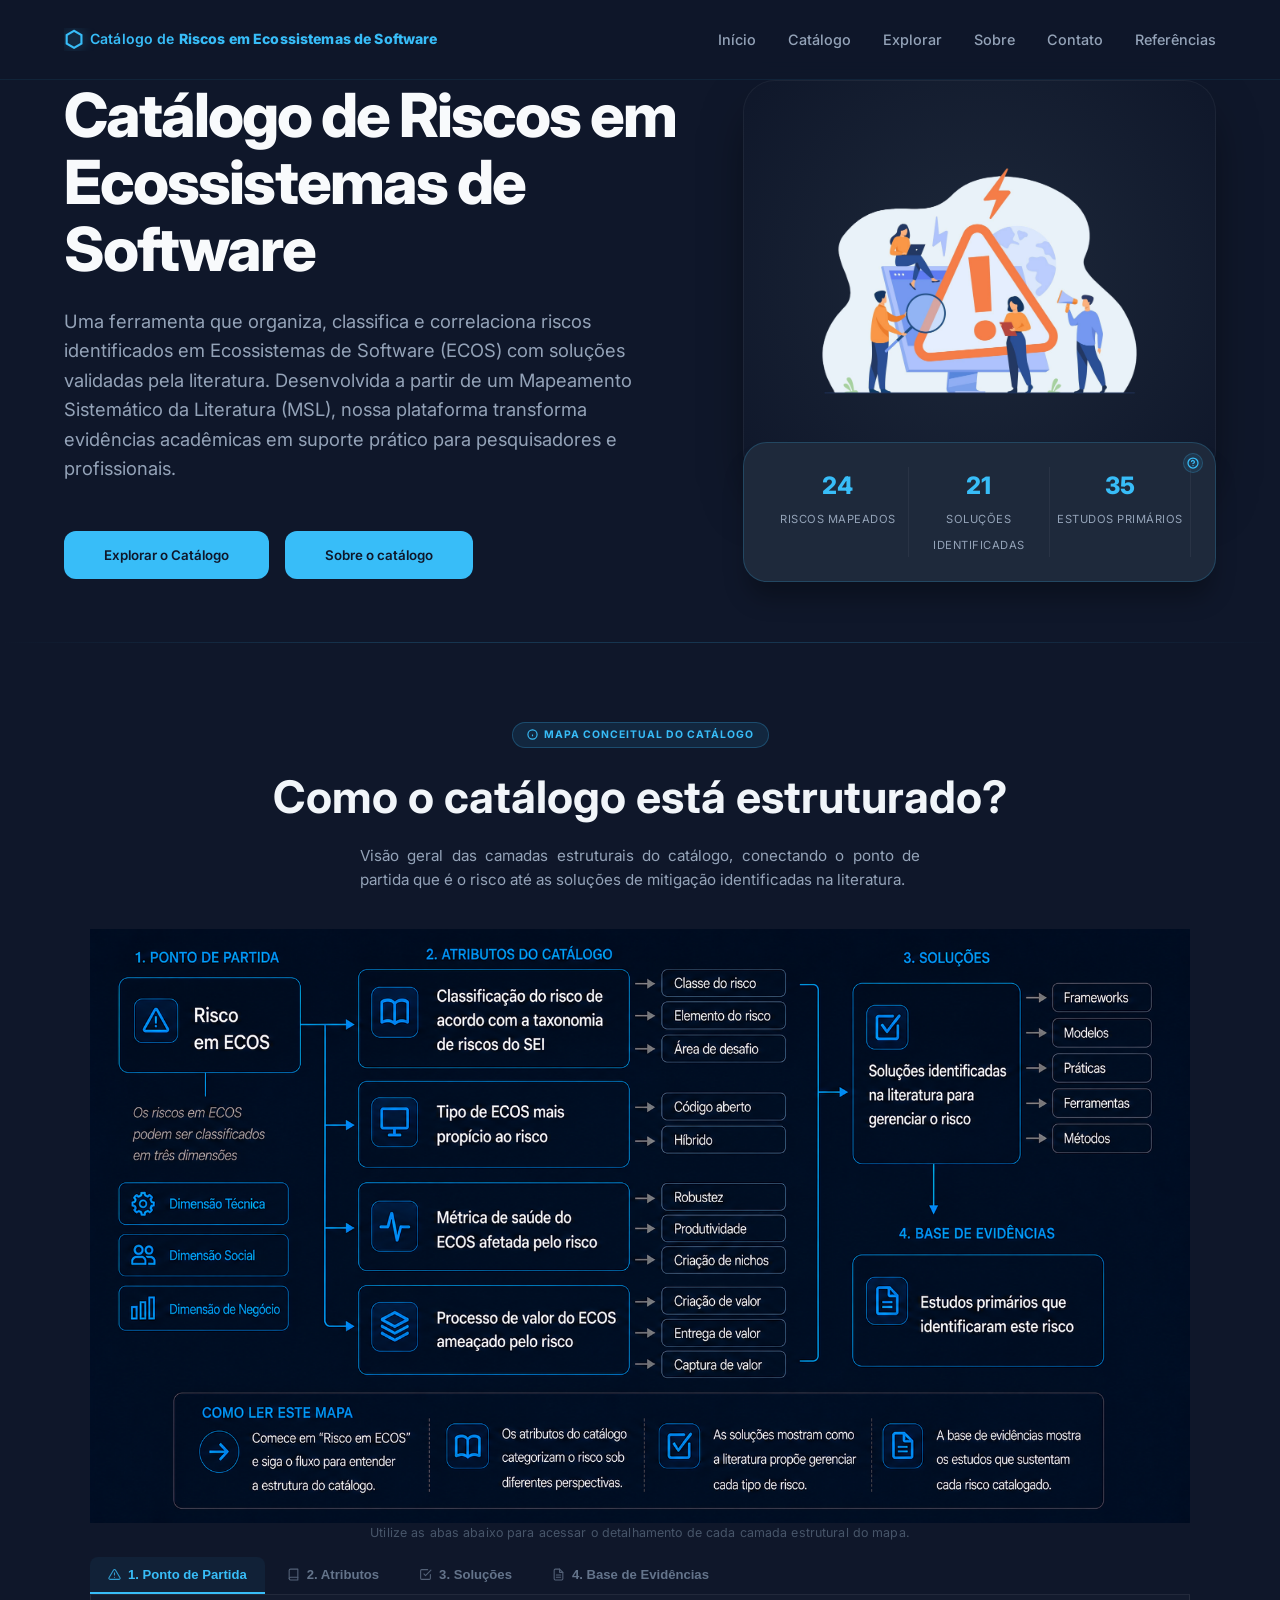
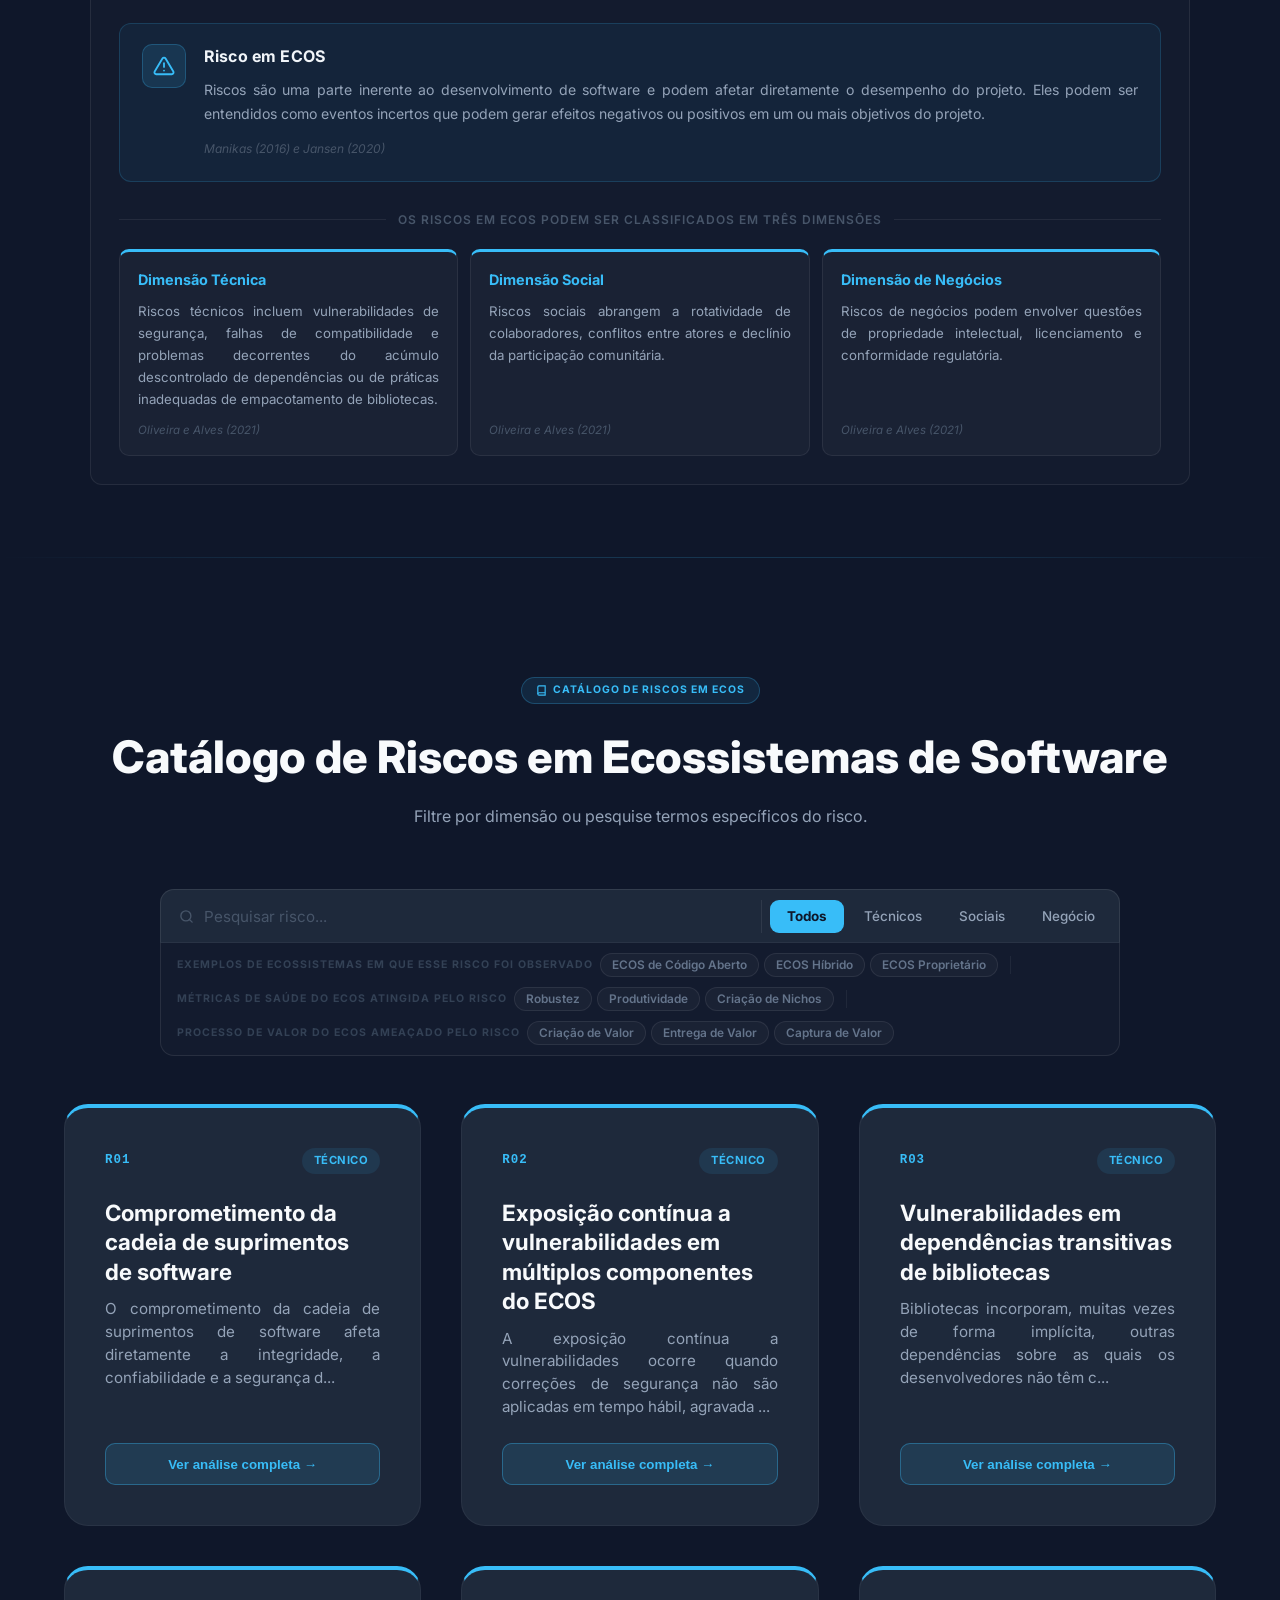
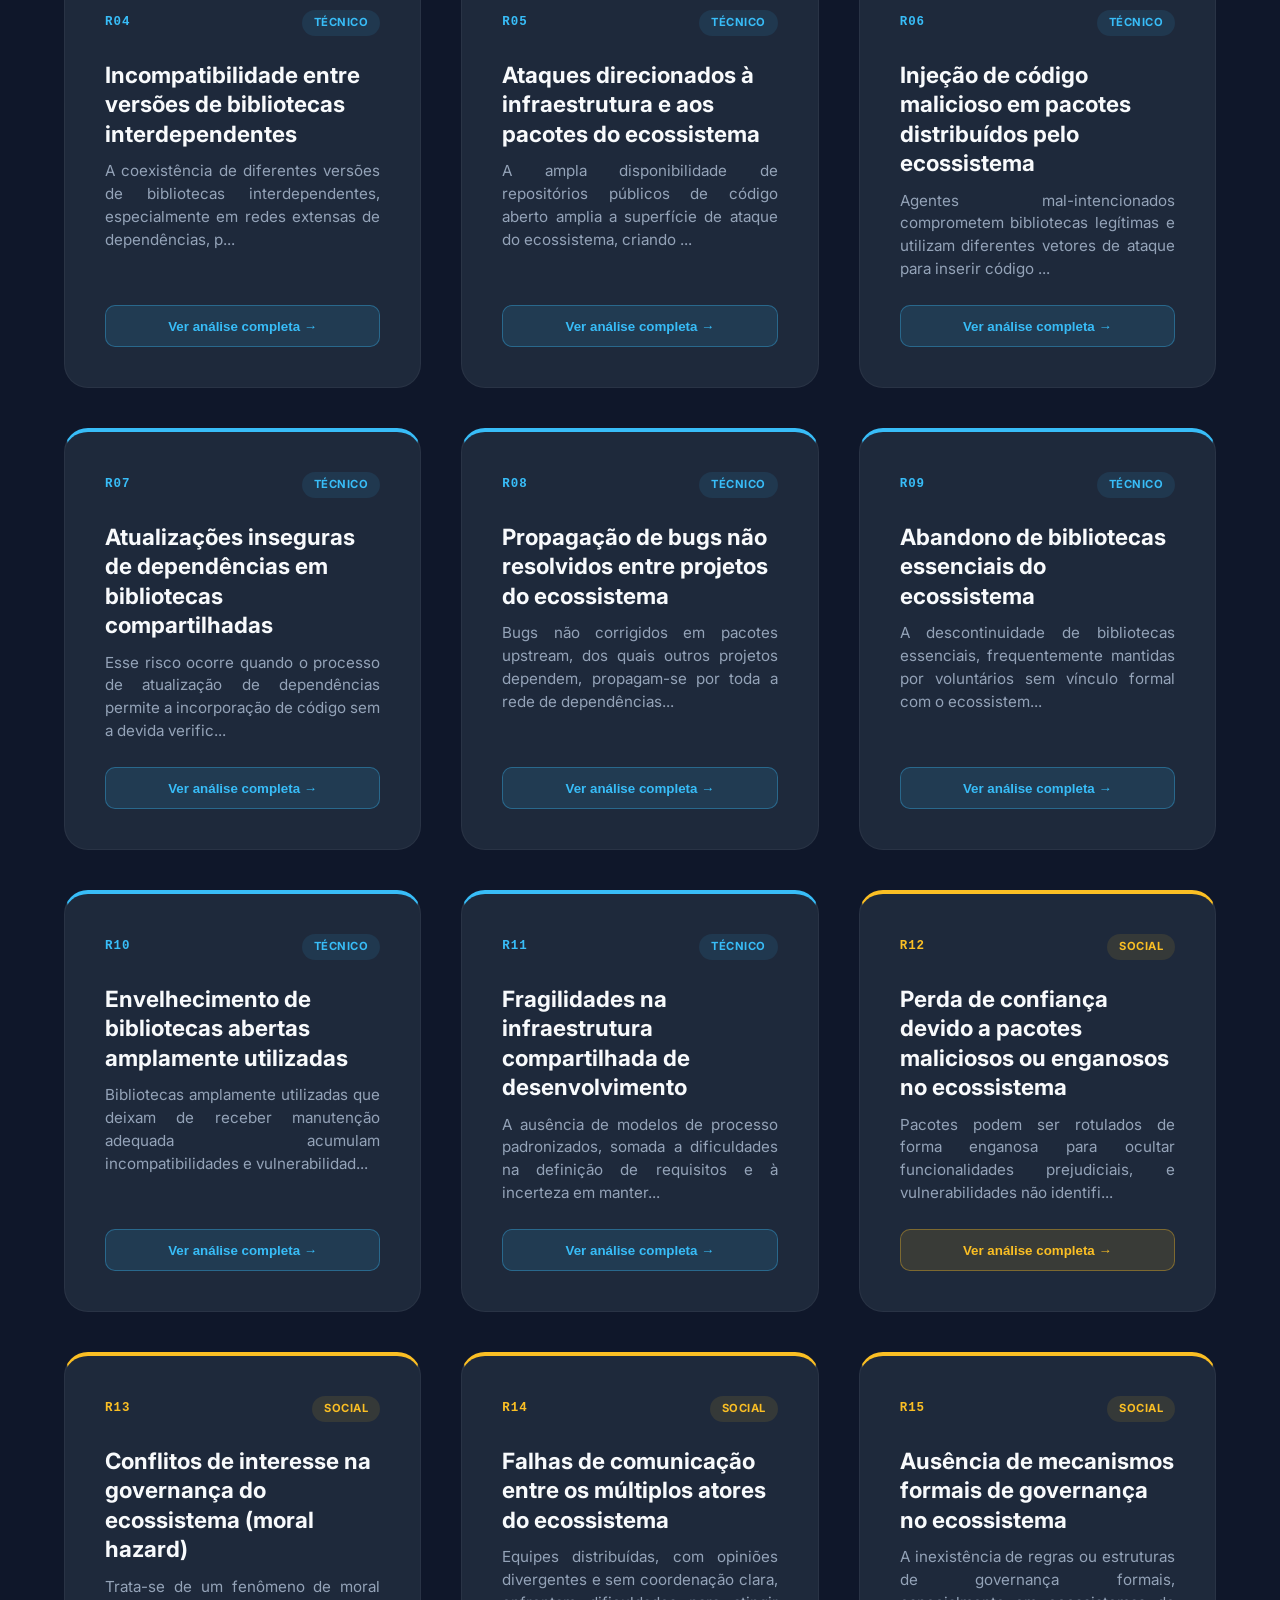
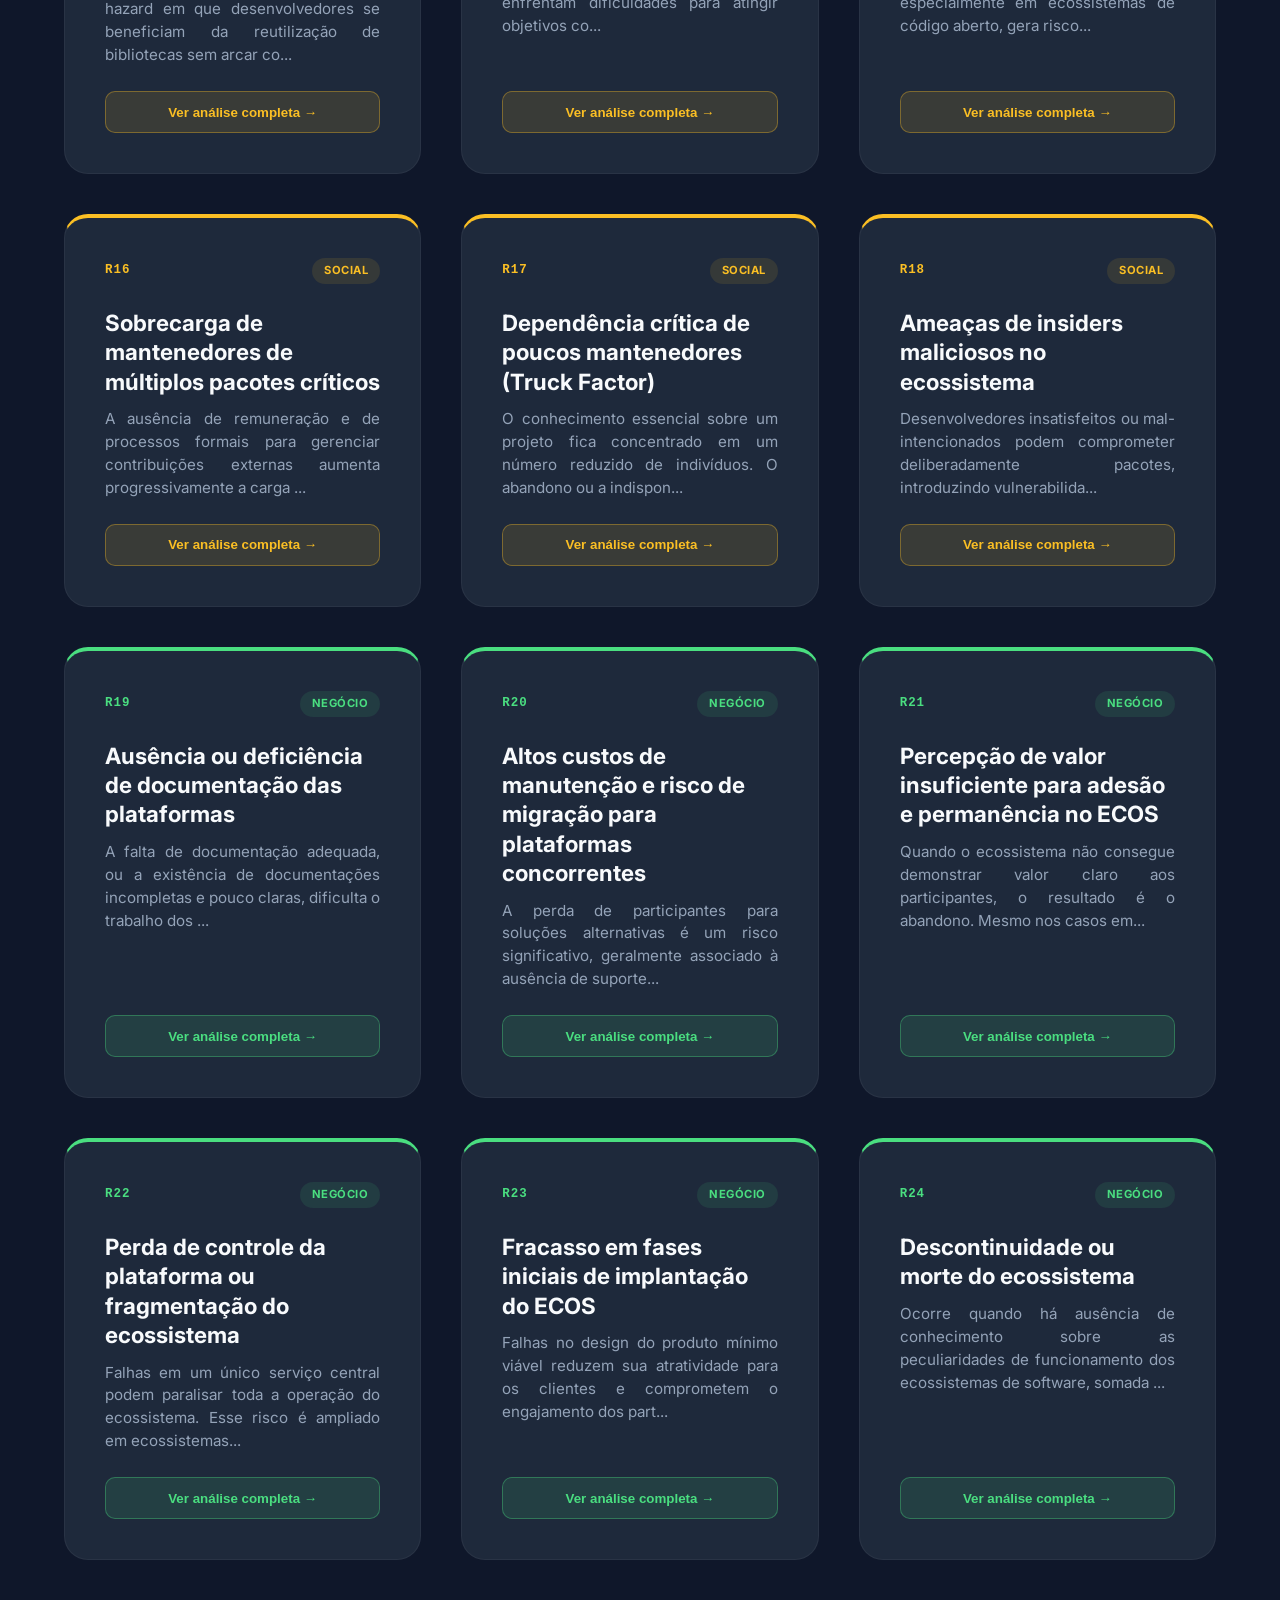
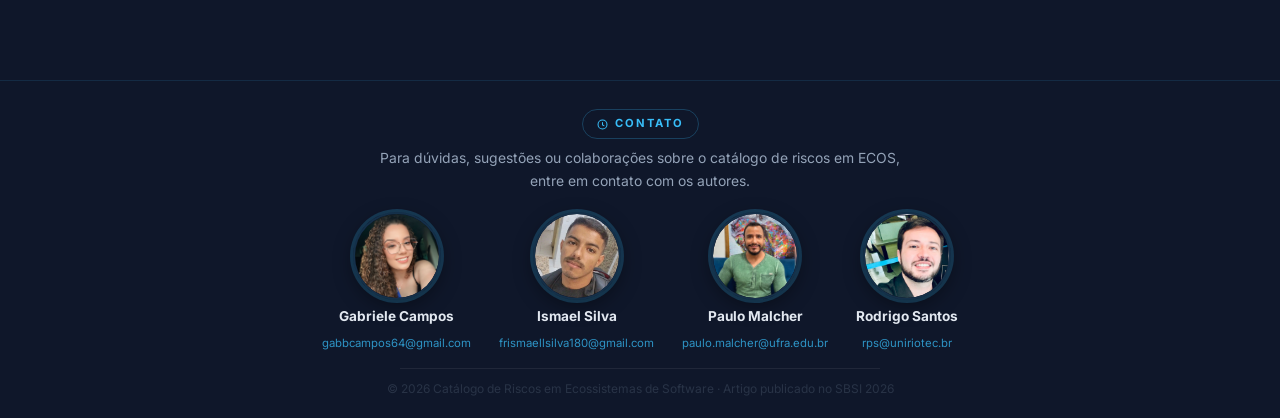
==== index.html @ 55771284 "Update index.html" ====
<!DOCTYPE html>
<html lang="pt-br">
<head>
    <meta charset="UTF-8">
    <meta name="viewport" content="width=device-width, initial-scale=1.0">
    <title>Catálogo de Riscos em ECOS</title>
    <link rel="stylesheet" href="https://fonts.googleapis.com/css2?family=Inter:wght@400;600;800&display=swap">
    <link rel="stylesheet" href="https://cdnjs.cloudflare.com/ajax/libs/font-awesome/6.0.0/css/all.min.css">
    <link rel="icon" type="image/svg+xml" href="data:image/svg+xml,<svg xmlns='http://www.w3.org/2000/svg' viewBox='0 0 100 100'><polygon points='50,5 93,27.5 93,72.5 50,95 7,72.5 7,27.5' fill='none' stroke='%2338bdf8' stroke-width='10'/><polygon points='50,22 78,37.5 78,67.5 50,83 22,67.5 22,37.5' fill='%2338bdf8' opacity='0.2'/></svg>">
    <link rel="stylesheet" href="style.css">
    <style>
        /* ── Logo refinada ── */
        .logo {
            display: flex !important;
            align-items: center;
            gap: 8px;
        }
        .logo-icon {
            font-size: 1.4rem;
            color: #38bdf8;
            line-height: 1;
            filter: drop-shadow(0 0 6px rgba(56,189,248,0.55));
            flex-shrink: 0;
        }
        .logo-text {
            color: #e2e8f0;
            font-weight: 600;
            font-size: 0.88rem;
            letter-spacing: 0.01em;
            white-space: nowrap;
            overflow: hidden;
            text-overflow: ellipsis;
        }
        .logo-highlight { color: #38bdf8; font-weight: 800; }
        .logo-sub { color: #94a3b8; font-weight: 400; font-size: 0.82rem; }
        .logo-text-long  { display: inline; }
        .logo-text-short { display: none; }
        @media (max-width: 1024px) {
            .logo-text-long  { display: none; }
            .logo-text-short { display: inline; }
            .logo-text { font-size: 0.8rem; }
        }

        /* ── Hero centralizado ── */
        .hero-content {
            flex-direction: column !important;
            align-items: center !important;
            text-align: center !important;
        }
        .hero-text {
            max-width: 760px;
            display: flex;
            flex-direction: column;
            align-items: flex-start;
        }
        .hero-text h1,
        .hero-text p {
            text-align: left !important;
        }
        .hero-btns {
            justify-content: center !important;
        }
        .hero-image {
            width: 100%;
            display: flex;
            justify-content: center;
        }
        .image-wrapper {
            max-width: 1000px;
            width: 100%;
        }
    </style>
    <style>
        /* AUTOCOMPLETE */
        .autocomplete-wrap { position:relative; flex:1; min-width:0; }
        .autocomplete-wrap #searchInput { width:100%; max-width:100%; margin:0; }
        .autocomplete-list { position:absolute; top:calc(100% + 4px); left:0; right:0; background:#1e293b; border:1px solid rgba(255,255,255,0.08); border-radius:12px; list-style:none; padding:4px; margin:0; z-index:500; box-shadow:0 8px 24px rgba(0,0,0,0.4); max-height:320px; overflow-y:auto; }
        .autocomplete-list li { display:flex; align-items:center; gap:10px; padding:9px 12px; border-radius:8px; cursor:pointer; transition:background 0.12s; }
        .autocomplete-list li:hover, .autocomplete-list li.ac-active { background:rgba(255,255,255,0.05); }
        .ac-id { font-size:0.67rem; font-weight:700; font-family:monospace; color:#475569; flex-shrink:0; min-width:26px; }
        .ac-body { flex:1; min-width:0; }
        .ac-title { font-size:0.875rem; font-weight:400; color:#cbd5e1; white-space:nowrap; overflow:hidden; text-overflow:ellipsis; display:block; }
        .ac-title mark { background:transparent; color:#f8fafc; font-weight:600; }
        .ac-empty { padding:12px; font-size:0.82rem; color:#475569; text-align:center; }

        /* ── ÁREA DE FILTROS UNIFICADA ── */

        /* Container geral */
        .filters-area { max-width:960px; margin:0 auto 48px; display:flex; flex-direction:column; gap:0; }

        /* Linha 1: busca + dimensões */
        .filters-row-main {
            display:flex; align-items:center; gap:0;
            background:var(--card-bg);
            border:1px solid rgba(255,255,255,.09);
            border-radius:14px 14px 0 0;
            border-bottom:1px solid rgba(255,255,255,.05);
            padding:7px 7px 7px 18px;
            transition:border-color .25s, box-shadow .25s;
        }
        .filters-row-main:focus-within {
            border-color:rgba(56,189,248,.35);
            box-shadow:0 0 0 3px rgba(56,189,248,.07);
        }
        .filters-search {
            display:flex; align-items:center; gap:10px; flex:1; min-width:0;
            color:#475569;
        }
        .filters-search svg { flex-shrink:0; transition:color .2s; }
        .filters-row-main:focus-within .filters-search svg { color:#38bdf8; }

        #searchInput {
            flex:1; width:100%; max-width:100%; display:block; margin:0;
            background:transparent; border:none; padding:0.6rem 0;
            color:var(--text-high); font-size:0.95rem; outline:none;
            box-sizing:border-box; font-family:'Inter',sans-serif;
        }
        #searchInput::placeholder { color:#475569; }
        #searchInput:focus { border-color:transparent; box-shadow:none; }

        .filters-dim {
            display:flex; align-items:center; gap:3px;
            border-left:1px solid rgba(255,255,255,.08); padding-left:8px; flex-shrink:0;
        }
        .btn-filter {
            background:transparent; color:var(--text-low);
            padding:0.48rem 1rem; border-radius:9px;
            border:1px solid transparent; cursor:pointer;
            transition:background .18s, color .18s;
            font-weight:500; font-size:0.84rem; white-space:nowrap;
            font-family:'Inter',sans-serif;
        }
        .btn-filter:hover { background:rgba(255,255,255,.06); color:var(--text-high); }
        .btn-filter.active { background:var(--accent); color:#0f172a; font-weight:700; }

        /* Linha 2: chips de contexto */
        .filters-row-chips {
            display:flex; align-items:center; flex-wrap:wrap; gap:10px;
            background:rgba(255,255,255,.02);
            border:1px solid rgba(255,255,255,.09); border-top:none;
            border-radius:0 0 14px 14px;
            padding:10px 16px;
        }
        .filters-chip-group { display:flex; align-items:center; gap:7px; flex-wrap:wrap; }
        .filters-chip-label { font-size:0.66rem; font-weight:700; text-transform:uppercase; letter-spacing:1px; color:#334155; white-space:nowrap; }
        .filters-chip-sep { width:1px; height:18px; background:rgba(255,255,255,.06); flex-shrink:0; margin:0 2px; }

        /* Chips */
        .ctx-chips { display:flex; flex-wrap:wrap; gap:5px; }
        .ctx-chip { padding:4px 11px; border-radius:100px; border:1px solid rgba(255,255,255,.08); background:rgba(255,255,255,.03); color:#64748b; font-family:'Inter',sans-serif; font-size:0.74rem; font-weight:600; cursor:pointer; transition:all .15s; white-space:nowrap; }
        .ctx-chip:hover { border-color:rgba(56,189,248,.3); color:#94a3b8; background:rgba(56,189,248,.06); }
        .ctx-chip.active { background:rgba(56,189,248,.12); border-color:rgba(56,189,248,.4); color:#38bdf8; }

        /* Limpar */
        .ctx-clear { display:inline-flex; align-items:center; gap:5px; margin-left:auto; padding:4px 10px; border-radius:100px; border:1px solid rgba(255,255,255,.07); background:transparent; color:#475569; font-size:0.71rem; font-weight:600; cursor:pointer; font-family:'Inter',sans-serif; transition:all .15s; white-space:nowrap; }
        .ctx-clear:hover { border-color:rgba(248,113,113,.3); color:#f87171; background:rgba(248,113,113,.05); }

        /* Hint de resultados */
        .ctx-hint { font-size:0.73rem; color:#38bdf8; font-weight:500; padding:0 2px; }

        /* Relevância nos cards — FIX: não sobrescreve borda da dimensão */
        .card-footer-area { display:flex; flex-direction:column; gap:10px; margin-top:auto; }
        .card-footer-area .btn-ver-mais { margin-top:0; width:100%; }
        .card-main-content { display:flex; flex-direction:column; flex:1; }
        .card .ctx-relevance { display:none; align-items:center; gap:5px; font-size:0.65rem; font-weight:700; text-transform:uppercase; letter-spacing:1px; color:#38bdf8; padding:3px 9px; background:rgba(56,189,248,.10); border:1px solid rgba(56,189,248,.25); border-radius:100px; width:fit-content; }
        .card.ctx-highlighted .ctx-relevance { display:inline-flex; }
        /* Removido: .card.ctx-highlighted { border-color:... } — preserva cor da dimensão */
        .card.ctx-dim { opacity:0.42; }

        /* Estado vazio */
        .ctx-empty-state { display:none; flex-direction:column; align-items:center; justify-content:center; text-align:center; gap:12px; padding:56px 24px; margin-bottom:24px; background:rgba(255,255,255,.02); border:1px dashed rgba(255,255,255,.08); border-radius:16px; color:#475569; }
        .ctx-empty-state svg { opacity:0.35; }
        .ctx-empty-state p { font-size:0.92rem; font-weight:600; color:#64748b; margin:0; line-height:1.5; }
        .ctx-empty-state span { font-size:0.78rem; color:#334155; }

        @media (max-width:700px) {
            .filters-row-main { flex-wrap:wrap; padding:10px 12px; gap:8px; }
            .filters-dim { border-left:none; border-top:1px solid rgba(255,255,255,.07); padding:8px 0 0; width:100%; flex-wrap:wrap; }
            .filters-row-chips { gap:8px; }
            .filters-chip-sep { display:none; }
        }
    </style>
</head>
<body>

    <header class="navbar">
        <nav class="nav-container">
            <div class="logo">
                <span class="logo-icon">⬡</span>
                <span class="logo-text">Catálogo de <span class="logo-highlight logo-text-long">Riscos em Ecossistemas de Software</span><span class="logo-highlight logo-text-short">Riscos em ECOS</span></span>
            </div>
            <ul class="nav-links" id="navLinks">
                <li><a href="index.html" onclick="closeMenu()">Início</a></li>
                <li><a href="index.html#catalogo" onclick="closeMenu()">Catálogo</a></li>
                <li><a href="explorar.html" onclick="closeMenu()">Explorar</a></li>
                <li><a href="sobre.html" onclick="closeMenu()">Sobre</a></li>
                <li><a href="index.html#contato" onclick="closeMenu()">Contato</a></li>
                <li><a href="referencias.html" onclick="closeMenu()">Referências</a></li>
            </ul>
            <button class="hamburger" id="hamburger" aria-label="Menu" onclick="toggleMenu()">
                <span></span><span></span><span></span>
            </button>
        </nav>
    </header>

    <section class="hero" id="inicio">
        <div class="hero-content">
            <article class="hero-text">
                <h1>Catálogo de Riscos em Ecossistemas de Software</h1>
                
                <p>Uma ferramenta que organiza, classifica e correlaciona riscos identificados em Ecossistemas de Software (ECOS) com soluções validadas pela literatura. Desenvolvida a partir de um Mapeamento Sistemático da Literatura (MSL), nossa plataforma transforma evidências acadêmicas em suporte prático para pesquisadores e profissionais.</p>
                
                <div class="hero-btns">
                    <button class="btn-primary" onclick="document.getElementById('catalogo').scrollIntoView({behavior: 'smooth'})">
                        Explorar o Catálogo
                    </button>
                    <a href="sobre.html" style="text-decoration: none;">
                        <button class="btn-primary">Sobre o catálogo</button>
                    </a>
                </div>
            </article>
                
            <aside class="hero-image">
                <div class="image-wrapper">
                    <div class="image-placeholder">
                        <img src="risk.png" alt="Ilustração de Riscos" class="hero-img">
                    </div>
                    
                    <div class="stats-bar">
                        <div class="stat-unit">
                            <span class="stat-number">24</span>
                            <span class="stat-label">Riscos mapeados</span>
                        </div>
                        <div class="stat-unit">
                            <span class="stat-number">21</span>
                            <span class="stat-label">Soluções identificadas</span>
                        </div>
                        <div class="stat-unit">
                            <span class="stat-number">35</span>
                            <span class="stat-label">Estudos primários</span>
                        </div>
                        <button class="stats-help-btn" onclick="abrirStatsInfo()" aria-label="Entender os números">
                            <svg width="12" height="12" viewBox="0 0 24 24" fill="none" stroke="currentColor" stroke-width="2.5" stroke-linecap="round" stroke-linejoin="round"><circle cx="12" cy="12" r="10"/><path d="M9.09 9a3 3 0 0 1 5.83 1c0 2-3 3-3 3"/><line x1="12" y1="17" x2="12.01" y2="17"/></svg>
                        </button>
                    </div>
                </div>
            </aside>
        </div>
    </section>

    <!-- ══════════════════════════════════════════════════════════
         METAMODELO CONCEITUAL
    ══════════════════════════════════════════════════════════ -->
    <section class="mmx-section" id="metamodelo">
        <div class="mmx-container">

            <header class="mmx-header">
                <span class="mmx-badge">
                    <svg width="11" height="11" viewBox="0 0 24 24" fill="none" stroke="currentColor" stroke-width="2.5"><circle cx="12" cy="12" r="10"/><path d="M12 16v-4M12 8h.01"/></svg>
                    MAPA CONCEITUAL DO CATÁLOGO
                </span>
                <h2 class="mmx-title">Como o catálogo está estruturado?</h2>
                <p class="mmx-sub">Visão geral das camadas estruturais do catálogo, conectando o ponto de partida que é o risco até as soluções de mitigação identificadas na literatura.</p>
            </header>

            <img src="estrutura.png" class="mmx-map-img" alt="Mapa conceitual do catálogo" draggable="false" />

            <!-- ── ABAS INTERATIVAS ── -->
            <div class="mmx-tabs" id="mmxTabs">

                <!-- Dica de navegação -->
                <p class="mmx-tab-hint">Utilize as abas abaixo para acessar o detalhamento de cada camada estrutural do mapa.</p>

                <!-- Barra de abas -->
                <div class="mmx-tab-bar" role="tablist">
                    <button class="mmx-tab mmx-tab-active" data-tab="ponto" role="tab" aria-selected="true">
                        <svg width="13" height="13" viewBox="0 0 24 24" fill="none" stroke="currentColor" stroke-width="2" stroke-linecap="round" stroke-linejoin="round"><path d="M10.29 3.86L1.82 18a2 2 0 001.71 3h16.94a2 2 0 001.71-3L13.71 3.86a2 2 0 00-3.42 0z"/><line x1="12" y1="9" x2="12" y2="13"/><line x1="12" y1="17" x2="12.01" y2="17"/></svg>
                        1. Ponto de Partida
                    </button>
                    <button class="mmx-tab" data-tab="atributos" role="tab" aria-selected="false">
                        <svg width="13" height="13" viewBox="0 0 24 24" fill="none" stroke="currentColor" stroke-width="2" stroke-linecap="round" stroke-linejoin="round"><path d="M4 19.5A2.5 2.5 0 0 1 6.5 17H20"/><path d="M6.5 2H20v20H6.5A2.5 2.5 0 0 1 4 19.5v-15A2.5 2.5 0 0 1 6.5 2z"/></svg>
                        2. Atributos
                    </button>
                    <button class="mmx-tab" data-tab="solucoes" role="tab" aria-selected="false">
                        <svg width="13" height="13" viewBox="0 0 24 24" fill="none" stroke="currentColor" stroke-width="2" stroke-linecap="round" stroke-linejoin="round"><polyline points="9 11 12 14 22 4"/><path d="M21 12v7a2 2 0 0 1-2 2H5a2 2 0 0 1-2-2V5a2 2 0 0 1 2-2h11"/></svg>
                        3. Soluções
                    </button>
                    <button class="mmx-tab" data-tab="evidencias" role="tab" aria-selected="false">
                        <svg width="13" height="13" viewBox="0 0 24 24" fill="none" stroke="currentColor" stroke-width="2" stroke-linecap="round" stroke-linejoin="round"><path d="M14 2H6a2 2 0 0 0-2 2v16a2 2 0 0 0 2 2h12a2 2 0 0 0 2-2V8z"/><polyline points="14 2 14 8 20 8"/><line x1="16" y1="13" x2="8" y2="13"/><line x1="16" y1="17" x2="8" y2="17"/></svg>
                        4. Base de Evidências
                    </button>
                </div>

                <!-- Painéis de conteúdo -->
                <div class="mmx-tab-panels">

                    <!-- PAINEL 1: Ponto de Partida -->
                    <div class="mmx-tab-panel mmx-tab-panel-active" id="mmx-tab-ponto">

                        <!-- Bloco central: Risco em ECOS -->
                        <div class="p1-hero">
                            <div class="p1-hero-icon">
                                <svg width="22" height="22" viewBox="0 0 24 24" fill="none" stroke="currentColor" stroke-width="2" stroke-linecap="round" stroke-linejoin="round"><path d="M10.29 3.86L1.82 18a2 2 0 001.71 3h16.94a2 2 0 001.71-3L13.71 3.86a2 2 0 00-3.42 0z"/><line x1="12" y1="9" x2="12" y2="13"/><line x1="12" y1="17" x2="12.01" y2="17"/></svg>
                            </div>
                            <div class="p1-hero-content">
                                <h4 class="p1-hero-title">Risco em ECOS</h4>
                                <p class="p1-hero-text">Riscos são uma parte inerente ao desenvolvimento de software e podem afetar diretamente o desempenho do projeto. Eles podem ser entendidos como eventos incertos que podem gerar efeitos negativos ou positivos em um ou mais objetivos do projeto.</p>
                                <span class="p1-hero-ref">Manikas (2016) e Jansen (2020)</span>
                            </div>
                        </div>

                        <!-- Divisor -->
                        <div class="p1-divider">
                            <span>Os riscos em ECOS podem ser classificados em três dimensões</span>
                        </div>

                        <!-- Cards de dimensão -->
                        <div class="p1-dim-grid">
                            <div class="p1-dim-card p1-dim-tec">
                                <div class="p1-dim-header">
                                    <span class="p1-dim-label">Dimensão Técnica</span>   
                                </div>
                                <p class="p1-dim-text">Riscos técnicos incluem vulnerabilidades de segurança, falhas de compatibilidade e problemas decorrentes do acúmulo descontrolado de dependências ou de práticas inadequadas de empacotamento de bibliotecas.</p>
                                <span class="p1-dim-ref">Oliveira e Alves (2021)</span>
                            </div>
                            <div class="p1-dim-card p1-dim-soc">
                                <div class="p1-dim-header">
                                    <span class="p1-dim-label"> Dimensão Social</span>
                                </div>
                                <p class="p1-dim-text">Riscos sociais abrangem a rotatividade de colaboradores, conflitos entre atores e declínio da participação comunitária.</p>
                                <span class="p1-dim-ref">Oliveira e Alves (2021)</span>
                            </div>
                            <div class="p1-dim-card p1-dim-neg">
                                <div class="p1-dim-header">
                                    <span class="p1-dim-label">Dimensão de Negócios</span>
                                </div>
                                <p class="p1-dim-text">Riscos de negócios podem envolver questões de propriedade intelectual, licenciamento e conformidade regulatória.</p>
                                <span class="p1-dim-ref">Oliveira e Alves (2021)</span>
                            </div>
                        </div>

                    </div>

                    <!-- PAINEL 2: Atributos -->
                    <div class="mmx-tab-panel" id="mmx-tab-atributos">

                        <!-- Cabeçalho do painel -->
                        <div class="at2-header">
                            <p class="at2-lead">Cada risco é descrito por <strong>quatro atributos</strong> fundamentados em diferentes perspectivas teóricas. Em conjunto, esses atributos permitem compreender seu posicionamento e suas implicações no contexto estrutural e estratégico do ecossistema.</p>
                        </div>

                        <!-- 4 blocos sempre visíveis -->
                        <div class="at2-blocks">

                            <!-- Bloco 1: SEI -->
                            <div class="atb atb-sei">
                                <div class="atb-head">
                                    <div class="atb-icon atb-icon-sei">
                                        <svg width="16" height="16" viewBox="0 0 24 24" fill="none" stroke="currentColor" stroke-width="2" stroke-linecap="round" stroke-linejoin="round"><path d="M4 19.5A2.5 2.5 0 0 1 6.5 17H20"/><path d="M6.5 2H20v20H6.5A2.5 2.5 0 0 1 4 19.5v-15A2.5 2.5 0 0 1 6.5 2z"/></svg>
                                    </div>
                                    <div>
                                        <h4 class="atb-title">Classificação do Risco de acordo com a Taxonomia de Risco SEI</h4>
                                    </div>
                                </div>
                                <p class="atb-desc">O modelo analisa onde e como o risco se manifesta combinando a estrutura formal da Taxonomia de Riscos do SEI com os Desafios práticos de ecossistemas de software identificados na literatura técnica.</p>
                                <div class="atb-body">
                                    <p class="atb-intro">A organização segue três níveis lógicos para identificar a origem e a causa do risco:</p>
                                    <div class="atb-tiers">
                                        <div class="atb-tier atb-tier-sei">
                                            <span class="atb-num atb-num-sei">1</span>
                                            <div>
                                                <strong>Classe do Risco</strong>
                                                <p>Representa a categoria macro do risco no desenvolvimento. Seguindo a Taxonomia do SEI, os riscos são divididos em três grandes áreas fundamentais: Engenharia de Produto, Ambiente de Desenvolvimento e Restrições do Programa.</p>
                                                <p style="margin-top:6px;font-size:0.78rem;color:#64748b;"> Responde à pergunta: <em>"Em qual grande área de engenharia ou gestão esse risco se origina?"</em></p>
                                            </div>
                                        </div>
                                        <div class="atb-tier atb-tier-sei">
                                            <span class="atb-num atb-num-sei">2</span>
                                            <div>
                                                <strong>Elemento do Risco</strong>
                                                <p>Representa a situação específica do ecossistema de software que dispara o risco, ou seja, as vulnerabilidades geradas. Exemplos: Estabilidade de Interfaces, Garantia de Segurança, Gerenciamento da Evolução, Coordenação do Desenvolvimento e Garantia da Qualidade.</p>
                                                <p style="margin-top:6px;font-size:0.78rem;color:#64748b;">Responde à pergunta: <em>"Qual aspecto está sendo afetado diretamente?"</em></p>
                                            </div>
                                        </div>
                                        <div class="atb-tier atb-tier-sei">
                                            <span class="atb-num atb-num-sei">3</span>
                                            <div>
                                                <strong>Área de Desafio</strong>
                                                <p>Representa o desafio prático que favorece o surgimento do risco no ecossistema, a situação concreta que pode comprometer a evolução, a qualidade ou a sustentabilidade da plataforma.</p>
                                                <p style="margin-top:6px;font-size:0.78rem;color:#64748b;"> Responde à pergunta: <em>"Qual problema real está gerando esse risco?"</em></p>
                                            </div>
                                        </div>
                                    </div>
                                    <p class="atb-ref">Fonte: Software Ecosystems Risks – Manalif et al. (2013).</p>
                                </div>
                            </div>

                            <!-- Bloco 2: Manikas -->
                            <div class="atb atb-manikas atb-sei">
                                <div class="atb-head">
                                    <div class="atb-icon atb-icon-manikas">
                                        <svg width="16" height="16" viewBox="0 0 24 24" fill="none" stroke="currentColor" stroke-width="2" stroke-linecap="round" stroke-linejoin="round"><rect x="2" y="3" width="20" height="14" rx="2"/><line x1="8" y1="21" x2="16" y2="21"/><line x1="12" y1="17" x2="12" y2="21"/></svg>
                                    </div>
                                    <div>
                                        <h4 class="atb-title">Exemplos de Ecossistemas em que esse Risco foi Observado</h4>
                                    </div>
                                </div>
                                <p class="atb-desc">Apresenta os exemplos concretos de ecossistemas de software em que a ocorrência desse risco foi relatada pelos estudos primários, classificados de acordo com a tipologia de Manikas (2016).</p>
                                <div class="atb-body">
                                    <p class="atb-intro">Os exemplos evidenciam em qual modelo de compartilhamento e geração de valor o risco foi efetivamente observado na literatura:</p>
                                    <div class="atb-tiers">
                                        <div class="atb-tier atb-tier-sei">
                                            <span class="atb-num atb-num-sei">1</span>
                                            <div>
                                                <strong>Código Aberto</strong>
                                                <p>Modelo onde as contribuições e o conhecimento são compartilhados publicamente com os atores e a comunidade. A ampla distribuição e a ausência de barreiras comerciais podem amplificar riscos ligados à coordenação descentralizada, dependência de mantenedores voluntários e vulnerabilidades em dependências externas.</p>
                                            </div>
                                        </div>
                                        <div class="atb-tier atb-tier-sei">
                                            <span class="atb-num atb-num-sei">2</span>
                                            <div>
                                                <strong>Híbrido</strong>
                                                <p>Modelo que suporta a coexistência de componentes de código aberto e proprietários dentro do mesmo ambiente. Essa interação entre diferentes interesses comerciais e comunitários pode gerar conflitos de governança, dependências organizacionais complexas e a propagação de riscos</p>
                                            </div>
                                        </div>
                                        <div class="atb-tier atb-tier-sei">
                                            <span class="atb-num atb-num-sei">3</span>
                                            <div>
                                                <strong>Proprietário</strong>
                                                <p>Modelo em que os componentes, tecnologias e ativos do ecossistema são controlados por uma organização responsável pela plataforma. As contribuições normalmente seguem regras, licenças e processos definidos pelo proprietário, o que favorece maior controle sobre a governança, a evolução da plataforma e a integração entre participantes. Entretanto, a dependência de um único fornecedor, possíveis restrições ao compartilhamento de conhecimento e o risco de decisões centralizadas podem aumentar a propagação de impactos em caso de falhas estratégicas ou operacionais.</p>
                                            </div>
                                        </div>
                                    </div>
                                    <p class="atb-ref">Fonte: Revisiting software ecosystems research: A longitudinal literature study – Manikas (2016).</p>
                                </div>
                            </div>

                            <!-- Bloco 3: Iansiti & Levien -->
                            <div class="atb atb-iansiti">
                                <div class="atb-head">
                                    <div class="atb-icon atb-icon-iansiti">
                                        <svg width="16" height="16" viewBox="0 0 24 24" fill="none" stroke="currentColor" stroke-width="2" stroke-linecap="round" stroke-linejoin="round"><polyline points="22 12 18 12 15 21 9 3 6 12 2 12"/></svg>
                                    </div>
                                    <div>
                                        <h4 class="atb-title">Métricas de Saúde do ECOS Atingida pelo Risco</h4>
                                    </div>
                                </div>
                                <p class="atb-desc">Indica onde a vitalidade do ecossistema é prejudicada pelo risco, tendo como base o modelo de Iansiti e Levien (2004).</p>
                                <div class="atb-body">
                                    <p class="atb-intro">Estão descritas as três métricas utilizadas para avaliar o impacto do risco na saúde do ecossistema:  </p>
                                    <div class="atb-tiers">
                                        <div class="atb-tier atb-tier-sei">
                                            <span class="atb-num atb-num-sei">1</span>
                                            <div>
                                                <strong>Robustez</strong>
                                                <p>Representa a capacidade de resistir e se recuperar de mudanças, falhas e eventos inesperados.  Um ecossistema robusto consegue continuar operando mesmo diante de vulnerabilidades, abandono de componentes, mudanças tecnológicas ou saída de participantes importantes. Riscos que afetam a robustez podem comprometer a estabilidade e a continuidade do ECOS ao longo do tempo</p>
                                                <p style="margin-top:6px;font-size:0.78rem;color:#64748b;">Responde à pergunta: <em>"O ecossistema continuará funcionando diante de uma crise ou mudança significativa?"</em></p>
                                            </div>
                                        </div>
                                        <div class="atb-tier atb-tier-sei">
                                            <span class="atb-num atb-num-sei">2</span>
                                            <div>
                                                <strong>Produtividade</strong>
                                                <p>Representa a capacidade do ecossistema de transformar recursos, conhecimento e inovação em valor para seus participantes. Está relacionada à eficiência do desenvolvimento, integração de componentes, entrega de funcionalidades e geração contínua de benefícios para usuários e organizações. Riscos que afetam a produtividade podem aumentar custos, reduzir a velocidade de evolução da plataforma e dificultar a criação de valor.</p>
                                                <p style="margin-top:6px;font-size:0.78rem;color:#64748b;">Responde à pergunta: <em>"O ecossistema consegue gerar valor de forma eficiente?"</em></p>
                                            </div>
                                        </div>
                                        <div class="atb-tier atb-tier-sei">
                                            <span class="atb-num atb-num-sei">3</span>
                                            <div>
                                                <strong>Criação de Nichos</strong>
                                                <p>Representa a capacidade do ecossistema de atrair novos participantes, estimular inovação e criar novas oportunidades de negócio ou colaboração. Ecossistemas saudáveis incentivam o surgimento de novos produtos, serviços, extensões e comunidades, ampliando sua diversidade e capacidade de evolução. Riscos que afetam a criação de nichos podem reduzir a inovação, dificultar a entrada de novos atores e limitar o crescimento do ecossistema.</p>
                                                <p style="margin-top:6px;font-size:0.78rem;color:#64748b;">Responde à pergunta: <em>"O ecossistema continua atraindo inovação e novas oportunidades?"</em></p>
                                            </div>
                                        </div>
                                    </div>
                                    <p class="atb-ref">Fonte: Strategy as Ecology – Iansiti e Levien (2004)</p>
                                </div>
                            </div>

                            <!-- Bloco 4: Burström -->
                            <div class="atb atb-burstrom">
                                <div class="atb-head">
                                    <div class="atb-icon atb-icon-burstrom">
                                        <svg width="16" height="16" viewBox="0 0 24 24" fill="none" stroke="currentColor" stroke-width="2" stroke-linecap="round" stroke-linejoin="round"><polygon points="12 2 2 7 12 12 22 7 12 2"/><polyline points="2 17 12 22 22 17"/><polyline points="2 12 12 17 22 12"/></svg>
                                    </div>
                                    <div>
                                        <h4 class="atb-title">Processo de Valor do ECOS Ameaçado pelo Risco</h4>
                                    </div>
                                </div>
                                <p class="atb-desc">Indica em qual etapa do ciclo de valor do ecossistema o risco atua, segundo o framework de Burström et al. (2022).</p>
                                <div class="atb-body">
                                    <p class="atb-intro">A identificação do processo afetado permite compreender em qual etapa do ciclo de valor o risco exerce maior impacto.</p>
                                    <div class="atb-tiers">
                                        <div class="atb-tier atb-tier-sei">
                                            <span class="atb-num atb-num-sei">1</span>
                                            <div>
                                                <strong>Criação de Valor</strong>
                                                <p>Representa o processo em que novos produtos, serviços, funcionalidades e inovações são desenvolvidos dentro do ecossistema. Riscos associados à criação de valor podem comprometer a qualidade do desenvolvimento, a colaboração entre atores e a capacidade de inovação do ecossistema.</p>
                                                <p style="margin-top:6px;font-size:0.78rem;color:#64748b;">Responde à pergunta: <em>"O risco afeta a capacidade do ecossistema de gerar novos produtos, serviços ou conhecimento?"</em></p>
                                            </div>
                                        </div>
                                        <div class="atb-tier atb-tier-sei">
                                            <span class="atb-num atb-num-sei">2</span>
                                            <div>
                                                <strong>Entrega de Valor</strong>
                                                <p>Representa o processo pelo qual o valor produzido é disponibilizado aos usuários, clientes e demais participantes do ecossistema. Riscos associados à entrega de valor podem dificultar o acesso aos artefatos, prejudicar integrações e reduzir a eficiência da distribuição.</p>
                                                <p style="margin-top:6px;font-size:0.78rem;color:#64748b;"> Responde à pergunta: <em>"O risco afeta a forma como o valor chega aos usuários e participantes do ecossistema?"</em></p>
                                            </div>
                                        </div>
                                        <div class="atb-tier atb-tier-sei">
                                            <span class="atb-num atb-num-sei">3</span>
                                            <div>
                                                <strong>Captura de Valor</strong>
                                                <p>Representa o processo pelo qual os participantes obtêm benefícios a partir de suas contribuições ao ecossistema. Riscos associados à captura de valor podem reduzir incentivos à participação, comprometer a sustentabilidade do ecossistema e dificultar a retenção de atores importantes.</p>
                                                <p style="margin-top:6px;font-size:0.78rem;color:#64748b;">Responde à pergunta: <em>"O risco afeta a capacidade dos participantes de obter benefícios e manter seu interesse no ECOS?"</em></p>
                                            </div>
                                        </div>
                                    </div>
                                    <p class="atb-ref">Fonte: Software ecosystems now and in the future: A definition, systematic literature review, and integration into the business and digital ecosystem literature — Burström et al. (2022)</p>
                                </div>
                            </div>

                        </div><!-- /at2-blocks -->
                    </div>

                    <!-- PAINEL 3: Soluções -->
                    <div class="mmx-tab-panel" id="mmx-tab-solucoes">

                        <!-- Cabeçalho -->
                        <div class="at2-header">
                            <p class="at2-lead">O catálogo reúne 21 soluções mapeadas na literatura para gerenciar os riscos em ECOS. Elas estão classificadas em <strong>cinco tipos</strong>:</p>
                        </div>

                        <!-- Cards de soluções: 3 na linha 1, 2 na linha 2 centrados -->
                        <div class="sol-grid">

                            <!-- Card 1: Frameworks -->
                            <div class="sol-card sol-card-fw" id="sol-card-fw">
                                <div class="sol-card-head">
                                    <div class="sol-icon sol-icon-fw">
                                        <svg width="17" height="17" viewBox="0 0 24 24" fill="none" stroke="currentColor" stroke-width="2" stroke-linecap="round" stroke-linejoin="round"><rect x="3" y="3" width="18" height="18" rx="2"/><path d="M3 9h18M9 21V9"/></svg>
                                    </div>
                                    <div class="sol-card-meta">
                                        <h4 class="sol-card-title">Frameworks</h4>
                                    </div>
                                </div>
                                <div class="sol-card-body" id="sol-body-fw">
                                    <p class="sol-body-text">Estruturas que organizam princípios, processos e diretrizes para gerenciar riscos de forma sistemática. Fornecem uma visão do problema e orientam a definição de estratégias de mitigação</p>
                                    <p class="mmx-acc-ref">Classificação baseada em Shaw (2003)</p>
                                </div>
                            </div>

                            <!-- Card 2: Modelos -->
                            <div class="sol-card sol-card-mod" id="sol-card-mod">
                                <div class="sol-card-head">
                                    <div class="sol-icon sol-icon-mod">
                                        <svg width="17" height="17" viewBox="0 0 24 24" fill="none" stroke="currentColor" stroke-width="2" stroke-linecap="round" stroke-linejoin="round"><circle cx="18" cy="5" r="3"/><circle cx="6" cy="12" r="3"/><circle cx="18" cy="19" r="3"/><line x1="8.59" y1="13.51" x2="15.42" y2="17.49"/><line x1="15.41" y1="6.51" x2="8.59" y2="10.49"/></svg>
                                    </div>
                                    <div class="sol-card-meta">
                                        <h4 class="sol-card-title">Modelos</h4>
                                    </div>
                                </div>

                                <div class="sol-card-body" id="sol-body-mod">
                                    <p class="sol-body-text">Representações formais, interdependências e comportamentos do ecossistema. São utilizados para analisar cenários, medir variáveis e apoiar decisões.</p>
                                    <p class="mmx-acc-ref">Classificação baseada em Shaw (2003)</p>
                                </div>
                            </div>

                            <!-- Card 3: Práticas -->
                            <div class="sol-card sol-card-pra" id="sol-card-pra">
                                <div class="sol-card-head">
                                    <div class="sol-icon sol-icon-pra">
                                        <svg width="17" height="17" viewBox="0 0 24 24" fill="none" stroke="currentColor" stroke-width="2" stroke-linecap="round" stroke-linejoin="round"><polyline points="9 11 12 14 22 4"/><path d="M21 12v7a2 2 0 0 1-2 2H5a2 2 0 0 1-2-2V5a2 2 0 0 1 2-2h11"/></svg>
                                    </div>
                                    <div class="sol-card-meta">
                                        <h4 class="sol-card-title">Práticas</h4>
                                    </div>
                                </div>

                                <div class="sol-card-body" id="sol-body-pra">
                                    <p class="sol-body-text">Abordagens com ações e recomendações aplicáveis no dia a dia do desenvolvimento ou da gerência. Representam atividades executadas diretamente pelos atores no contexto real.</p>
                                    <p class="mmx-acc-ref">Classificação baseada em Shaw (2003) </p>
                                </div>
                            </div>

                            <!-- Card 4: Ferramentas -->
                            <div class="sol-card sol-card-fer" id="sol-card-fer">
                                <div class="sol-card-head">
                                    <div class="sol-icon sol-icon-fer">
                                        <svg width="17" height="17" viewBox="0 0 24 24" fill="none" stroke="currentColor" stroke-width="2" stroke-linecap="round" stroke-linejoin="round"><path d="M14.7 6.3a1 1 0 0 0 0 1.4l1.6 1.6a1 1 0 0 0 1.4 0l3.77-3.77a6 6 0 0 1-7.94 7.94l-6.91 6.91a2.12 2.12 0 0 1-3-3l6.91-6.91a6 6 0 0 1 7.94-7.94l-3.76 3.76z"/></svg>
                                    </div>
                                    <div class="sol-card-meta">
                                        <h4 class="sol-card-title">Ferramentas</h4>
                                    </div>
                                </div>

                                <div class="sol-card-body" id="sol-body-fer">
                                    <p class="sol-body-text">Recursos tecnológicos e soluções de software prontas para uso que se integram ao fluxo de desenvolvimento. Auxiliam na automação de processos, detecção automática de falhas e acompanhamento de indicadores do ECOS</p>
                                    <p class="mmx-acc-ref">Classificação baseada em Shaw (2003) </p>
                                </div>
                            </div>

                            <!-- Card 5: Métodos -->
                            <div class="sol-card sol-card-met" id="sol-card-met">
                                <div class="sol-card-head">
                                    <div class="sol-icon sol-icon-met">
                                        <svg width="17" height="17" viewBox="0 0 24 24" fill="none" stroke="currentColor" stroke-width="2" stroke-linecap="round" stroke-linejoin="round"><line x1="8" y1="6" x2="21" y2="6"/><line x1="8" y1="12" x2="21" y2="12"/><line x1="8" y1="18" x2="21" y2="18"/><line x1="3" y1="6" x2="3.01" y2="6"/><line x1="3" y1="12" x2="3.01" y2="12"/><line x1="3" y1="18" x2="3.01" y2="18"/></svg>
                                    </div>
                                    <div class="sol-card-meta">
                                        <h4 class="sol-card-title">Métodos</h4>
                                    </div>
                                </div>

                                <div class="sol-card-body" id="sol-body-met">
                                    <p class="sol-body-text">Procedimentos sistemáticos que guiam os tomadores de decisão por meio de etapas, critérios e atividades bem definidas. Garantem uma abordagem estruturada e reproduzível para avaliar e tratar os riscos.</p>
                                    <p class="mmx-acc-ref">Classificação baseada em Shaw (2003) </p>
                                </div>
                            </div>

                        </div><!-- /sol-grid -->

                       

                    </div>

                    <!-- PAINEL 4: Base de Evidências -->
                    <div class="mmx-tab-panel" id="mmx-tab-evidencias">

                        <div class="at2-header">
                            <p class="at2-lead">Cada risco e solução presente neste catálogo possui rastreabilidade com o MSL:</p>
                        </div>

                        <div class="at2-blocks">

                            <!-- Card 1: MSL -->
                            <div class="atb atb-sei">
                                <div class="atb-head">
                                    <div class="atb-icon atb-icon-sei">
                                        <svg width="16" height="16" viewBox="0 0 24 24" fill="none" stroke="currentColor" stroke-width="2" stroke-linecap="round" stroke-linejoin="round"><circle cx="11" cy="11" r="8"/><line x1="21" y1="21" x2="16.65" y2="16.65"/></svg>
                                    </div>
                                    <div>
                                        <h4 class="atb-title">Mapeamento Sistemático da Literatura (MSL)</h4>
                                    </div>
                                </div>
                                <p class="atb-desc">Método utilizado para slelecionar, identificar, identicar e analisar evidências sobre gerenciamento de riscos em ECOS.</p>
                                <div class="atb-body">
                                    <div class="ev-metrics">
                                        <div class="ev-metric">
                                            <span class="ev-metric-num">710</span>
                                            <span class="ev-metric-label">estudos recuperados</span>
                                        </div>
                                        <div class="ev-metric-arrow">→</div>
                                        <div class="ev-metric ev-metric-highlight">
                                            <span class="ev-metric-num">35</span>
                                            <span class="ev-metric-label">estudos selecionados</span>
                                        </div>
                                    </div>
                                  
                                    <p class="atb-ref">Campos et al. (2025). </p>
                                </div>
                            </div>

                            <!-- Card 2: Evidências do Catálogo -->
                            <div class="atb atb-sei">
                                <div class="atb-head">
                                    <div class="atb-icon atb-icon-sei">
                                        <svg width="16" height="16" viewBox="0 0 24 24" fill="none" stroke="currentColor" stroke-width="2" stroke-linecap="round" stroke-linejoin="round"><path d="M14 2H6a2 2 0 0 0-2 2v16a2 2 0 0 0 2 2h12a2 2 0 0 0 2-2V8z"/><polyline points="14 2 14 8 20 8"/><line x1="16" y1="13" x2="8" y2="13"/><line x1="16" y1="17" x2="8" y2="17"/></svg>
                                    </div>
                                    <div>
                                        <span class="atb-source atb-source-sei">Corpus · E01–E35</span>
                                        <h4 class="atb-title">Evidências do Catálogo</h4>
                                    </div>
                                </div>
                                <p class="atb-desc">Todos os itens do catálogo são rastreáveis até os estudos primários que os identificaram.</p>
                                <div class="atb-body">
                                    <div class="ev-metrics">
                                        <div class="ev-metric ev-metric-highlight">
                                            <span class="ev-metric-num">24</span>
                                            <span class="ev-metric-label">riscos identificados</span>
                                        </div>
                                        <div class="ev-metric ev-metric-highlight">
                                            <span class="ev-metric-num">21</span>
                                            <span class="ev-metric-label">soluções mapeadas</span>
                                        </div>
                                    </div>
                                    <p class="atb-ref">Campos et al. (2025).</p>
                                </div>
                            </div>

                        </div><!-- /at2-blocks -->

                        

                    </div>

                </div><!-- /mmx-tab-panels -->
            </div><!-- /mmx-tabs -->

        </div>
    </section>

    <style>
    /* ── Seção Metamodelo ── */
    .mmx-section { padding: 80px 5% 72px; position: relative; }
    .mmx-section::before {
        content: '';
        display: block;
        width: 100%;
        height: 1px;
        background: linear-gradient(90deg, transparent, rgba(56,189,248,.18) 30%, rgba(56,189,248,.18) 70%, transparent);
        position: absolute;
        top: 0; left: 0;
    }
    .mmx-container { max-width: 1100px; margin: 0 auto; }

    .mmx-header { text-align: center; margin-bottom: 36px; }
    .mmx-badge {
        display: inline-flex; align-items: center; gap: 6px;
        background: rgba(56,189,248,.1); border: 1px solid rgba(56,189,248,.25);
        border-radius: 100px; padding: 4px 14px;
        font-size: 0.65rem; font-weight: 700; letter-spacing: 1px;
        color: #38bdf8; text-transform: uppercase; margin-bottom: 14px;
    }
    .mmx-title { font-size: clamp(2rem,4vw,2.8rem); font-weight: 700; color: #f1f5f9; margin: 0 0 10px; }
    .mmx-sub { color: #94a3b8; font-size: 0.95rem; max-width: 560px; margin: 0 auto; }

    /* Imagem estática */
    .mmx-map-static {
        border-radius: 12px; overflow: hidden;
        border: 1px solid rgba(255,255,255,.06);
        margin-bottom: 40px; background: #0f172a;
    }
    .mmx-map-img { width: 100%; height: auto; display: block; }

    /* Abas */
    .mmx-tab-hint {
        font-size: 0.78rem;
        color: #475569;
        text-align: center;
        margin: 0 0 14px;
        letter-spacing: 0.01em;
    }

    .mmx-tab-bar {
        display: flex; gap: 4px; border-bottom: 1px solid rgba(255,255,255,.08);
        overflow-x: auto; scrollbar-width: none; padding-bottom: 0; margin-bottom: 0;
        flex-wrap: nowrap;
    }
    .mmx-tab-bar::-webkit-scrollbar { display: none; }
    .mmx-tab {
        display: inline-flex; align-items: center; gap: 7px;
        padding: 10px 18px; border: none; border-bottom: 2px solid transparent;
        background: transparent; color: #64748b; font-size: 0.82rem; font-weight: 600;
        cursor: pointer; white-space: nowrap; border-radius: 8px 8px 0 0;
        transition: color .2s, border-color .2s, background .2s;
    }
    .mmx-tab:hover { color: #38bdf8; background: rgba(56,189,248,.04); }
    .mmx-tab.mmx-tab-active { color: #38bdf8; border-bottom-color: #38bdf8; background: rgba(56,189,248,.06); }
    .mmx-tab svg { opacity: .8; }

    /* Painéis */
    .mmx-tab-panels {
        border: 1px solid rgba(255,255,255,.08); border-top: none;
        border-radius: 0 0 12px 12px; background: rgba(255,255,255,.02); padding: 28px;
    }
    .mmx-tab-panel { display: none; }
    .mmx-tab-panel.mmx-tab-panel-active { display: block; }

    .mmx-panel-intro {
        background: rgba(56,189,248,.06); border: 1px solid rgba(56,189,248,.15);
        border-radius: 8px; padding: 14px 18px; margin-bottom: 20px;
    }
    .mmx-panel-intro p { margin: 0; color: #cbd5e1; font-size: 0.9rem; line-height: 1.6; }

    /* Acordeão */
    .mmx-accordion { display: flex; flex-direction: column; gap: 4px; }
    .mmx-acc-btn {
        width: 100%; display: flex; align-items: center; justify-content: space-between;
        gap: 12px; padding: 13px 16px;
        background: rgba(255,255,255,.04); border: 1px solid rgba(255,255,255,.07);
        border-radius: 8px; cursor: pointer; text-align: left;
        transition: background .2s, border-color .2s;
    }
    .mmx-acc-btn:hover { background: rgba(255,255,255,.07); border-color: rgba(56,189,248,.25); }
    .mmx-acc-btn.mmx-acc-open { border-color: rgba(56,189,248,.3); background: rgba(56,189,248,.06); }
    .mmx-acc-label { font-size: 0.88rem; font-weight: 600; color: #e2e8f0; display: flex; align-items: center; gap: 9px; flex-wrap: wrap; }
    .mmx-acc-tag {
        font-size: 0.68rem; font-weight: 700; padding: 2px 9px;
        background: rgba(255,255,255,.1); color: #94a3b8;
        border-radius: 100px; letter-spacing: .4px;
    }
    .mmx-acc-icon { flex-shrink: 0; color: #64748b; transition: transform .25s; }
    .mmx-acc-btn.mmx-acc-open .mmx-acc-icon { transform: rotate(180deg); color: #38bdf8; }
    .mmx-acc-body {
        display: none; padding: 16px 18px 18px;
        border: 1px solid rgba(56,189,248,.15); border-top: none;
        border-radius: 0 0 8px 8px; background: rgba(56,189,248,.03);
        margin-top: -4px; margin-bottom: 4px;
    }
    .mmx-acc-body.mmx-acc-body-open { display: block; }
    .mmx-acc-body p { margin: 0 0 10px; color: #94a3b8; font-size: 0.87rem; line-height: 1.7; }
    .mmx-acc-body p:last-child { margin-bottom: 0; }
    .mmx-acc-ref { font-size: 0.75rem !important; color: #475569 !important; font-style: italic; margin: auto 0 0 !important; }

    /* Sub-items */
    .mmx-sub-items { display: flex; flex-direction: column; gap: 8px; margin: 10px 0; }
    .mmx-sub-item {
        background: rgba(255,255,255,.04); border-left: 3px solid rgba(56,189,248,.4);
        border-radius: 0 6px 6px 0; padding: 8px 12px;
        font-size: 0.85rem; color: #94a3b8; line-height: 1.5;
    }
    .mmx-sub-item strong { color: #cbd5e1; }

    @media (max-width: 640px) {
        .mmx-tab { padding: 9px 12px; font-size: 0.76rem; }
        .mmx-tab-panels { padding: 18px; }
    }

    /* ── Painel 1: layout melhorado ── */
    .p1-hero {
        display: flex; gap: 18px; align-items: flex-start;
        background: rgba(56,189,248,.06); border: 1px solid rgba(56,189,248,.18);
        border-radius: 12px; padding: 20px 22px; margin-bottom: 28px;
    }
    .p1-hero-icon {
        flex-shrink: 0; width: 44px; height: 44px;
        background: rgba(56,189,248,.12); border: 1px solid rgba(56,189,248,.25);
        border-radius: 10px; display: flex; align-items: center; justify-content: center;
        color: #38bdf8;
    }
    .p1-hero-content { flex: 1; min-width: 0; }
    .p1-hero-title {
        font-size: 1rem; font-weight: 700; color: #f1f5f9;
        margin: 0 0 8px; letter-spacing: 0.01em;
    }
    .p1-hero-text {
        font-size: 0.88rem; color: #94a3b8; line-height: 1.7; margin: 0 0 10px;
    }
    .p1-hero-ref { font-size: 0.75rem; color: #475569; font-style: italic; }

    .p1-divider {
        display: flex; align-items: center; gap: 12px;
        margin-bottom: 20px; color: #475569; font-size: 0.75rem;
        font-weight: 600; text-transform: uppercase; letter-spacing: 1px;
    }
    .p1-divider::before, .p1-divider::after {
        content: ''; flex: 1; height: 1px; background: rgba(255,255,255,.07);
    }

    .p1-dim-grid {
        display: grid; grid-template-columns: repeat(3, 1fr); gap: 12px;
    }
    .p1-dim-card {
        border-radius: 10px; padding: 16px 18px;
        border: 1px solid rgba(255,255,255,.07);
        background: rgba(255,255,255,.03);
        display: flex; flex-direction: column; gap: 10px;
    }
    .p1-dim-tec { border-top: 3px solid #38bdf8; }
    .p1-dim-soc { border-top: 3px solid #38bdf8; }
    .p1-dim-neg { border-top: 3px solid #38bdf8; }

    .p1-dim-header {
        display: flex; align-items: center; gap: 8px;
    }
    .p1-dim-tec .p1-dim-header { color: #38bdf8; }
    .p1-dim-soc .p1-dim-header { color: #38bdf8; }
    .p1-dim-neg .p1-dim-header { color: #38bdf8; }

    .p1-dim-label { font-size: 0.9rem; font-weight: 700; flex: 1; }
    .p1-dim-count {
        font-size: 0.68rem; font-weight: 700; padding: 2px 8px;
        border-radius: 100px; background: rgba(255,255,255,.08);
        color: #64748b; white-space: nowrap;
    }
    .p1-dim-text { font-size: 0.83rem; color: #94a3b8; line-height: 1.65; margin: 0; flex: 1; }
    .p1-dim-ref { font-size: 0.72rem; color: #475569; font-style: italic; }

    @media (max-width: 768px) {
        .p1-dim-grid { grid-template-columns: 1fr; }
        .p1-hero { flex-direction: column; gap: 12px; }
    }

    /* ══════════════════════════════════════════
       PAINEL 2 — ATRIBUTOS: 4 blocos sempre visíveis
    ══════════════════════════════════════════ */

    .at2-header { margin-bottom: 22px; }
    .at2-lead {
        font-size: 0.9rem; color: #94a3b8; line-height: 1.7; margin: 0;
        background: rgba(56,189,248,.06); border: 1px solid rgba(56,189,248,.15);
        border-radius: 8px; padding: 14px 18px;
    }
    .at2-lead strong { color: #cbd5e1; }

    /* Grade: 2 colunas lado a lado, cada bloco ocupa linha inteira verticalmente */
    .at2-blocks {
        display: grid;
        grid-template-columns: 1fr 1fr;
        gap: 14px;
        align-items: stretch;
    }

    /* Bloco base */
    .atb {
        border-radius: 12px;
        border: 1px solid rgba(255,255,255,.07);
        background: rgba(255,255,255,.03);
        overflow: hidden;
        display: flex;
        flex-direction: column;
    }

    /* Borda superior colorida por fonte */
    .atb-sei     { border-top: 3px solid #38bdf8; }
    .atb-manikas { border-top: 3px solid #38bdf8; }
    .atb-iansiti { border-top: 3px solid #38bdf8; }
    .atb-burstrom{ border-top: 3px solid #38bdf8; }

    /* Cabeçalho do bloco */
    .atb-head {
        display: flex; align-items: center; gap: 12px;
        padding: 16px 18px 0;
    }

    /* Ícone */
    .atb-icon {
        flex-shrink: 0; width: 36px; height: 36px; border-radius: 9px;
        display: flex; align-items: center; justify-content: center;
    }
    .atb-icon-sei     { background: rgba(56,189,248,.12);  color: #38bdf8; }
    .atb-icon-manikas { background: rgba(56,189,248,.12);  color: #38bdf8; }
    .atb-icon-iansiti { background: rgba(56,189,248,.12);  color: #38bdf8; }
    .atb-icon-burstrom{ background: rgba(56,189,248,.12);  color: #38bdf8; }

    /* Fonte e título */
    .atb-source {
        display: block; font-size: 0.67rem; font-weight: 700;
        text-transform: uppercase; letter-spacing: 1px; margin-bottom: 3px;
    }
    .atb-source-sei     { color: #38bdf8; }
    .atb-source-manikas { color: #38bdf8; }
    .atb-source-iansiti { color: #38bdf8; }
    .atb-source-burstrom{ color: #38bdf8; }

    .atb-title {
        font-size: 0.93rem; font-weight: 700; color: #e2e8f0;
        margin: 0; line-height: 1.3;
    }

    /* Descrição */
    .atb-desc {
        font-size: 0.82rem; color: #64748b; line-height: 1.6;
        padding: 10px 18px 0; margin: 0;
    }

    /* Corpo — sempre visível */
    .atb-body {
        padding: 14px 18px 18px;
        border-top: 1px solid rgba(255,255,255,.06);
        margin-top: 14px;
        flex: 1;
        display: flex;
        flex-direction: column;
    }

    .atb-intro {
        font-size: 0.83rem; color: #94a3b8; line-height: 1.65;
        margin: 0 0 12px;
    }

    /* Tiers (itens com ícone-letra) */
    .atb-tiers { display: flex; flex-direction: column; gap: 8px; margin-bottom: 14px; }

    .atb-tier {
        display: flex; gap: 11px; align-items: flex-start;
        background: rgba(255,255,255,.04); border-radius: 8px;
        padding: 10px 12px;
    }

    /* Ícone numérico/letra do tier, colorido por bloco */
    .atb-num {
        flex-shrink: 0; width: 24px; height: 24px;
        font-size: 0.7rem; font-weight: 800;
        border-radius: 50%; display: flex; align-items: center; justify-content: center;
        margin-top: 1px;
    }
    .atb-num-sei     { background: rgba(56,189,248,.18);  color: #38bdf8; }
    .atb-num-manikas { background: rgba(245,158,11,.18);  color: #f59e0b; }
    .atb-num-open    { background: rgba(56,189,248,.18);  color: #38bdf8; }
    .atb-num-hybrid  { background: rgba(245,158,11,.18);  color: #f59e0b; }
    .atb-num-prop    { background: rgba(239,68,68,.18);   color: #ef4444; }
    .atb-num-iansiti { background: rgba(167,139,250,.18); color: #a78bfa; }
    .atb-num-burstrom{ background: rgba(74,222,128,.18);  color: #4ade80; }

    /* Borda lateral do tier por tipo de bloco */
    .atb-tier-sei     { border-left: 2px solid rgba(56,189,248,.25); }
    .atb-tier-open    { border-left: 2px solid rgba(56,189,248,.25); }
    .atb-tier-hybrid  { border-left: 2px solid rgba(245,158,11,.25); }
    .atb-tier-prop    { border-left: 2px solid rgba(239,68,68,.25);  }
    .atb-tier-iansiti { border-left: 2px solid rgba(167,139,250,.25);}
    .atb-tier-burstrom{ border-left: 2px solid rgba(74,222,128,.25); }

    .atb-tier strong { display: block; font-size: 0.84rem; color: #cbd5e1; margin-bottom: 4px; }
    .atb-tier p { font-size: 0.8rem; color: #94a3b8; line-height: 1.6; margin: 0; }

    /* Nota de rodapé dos blocos */
    .atb-note {
        display: flex; gap: 8px; align-items: flex-start;
        background: rgba(245,158,11,.06); border: 1px solid rgba(245,158,11,.18);
        border-radius: 7px; padding: 10px 12px;
        font-size: 0.78rem; color: #94a3b8; line-height: 1.5;
        margin-bottom: 14px;
    }
    .atb-note svg { flex-shrink: 0; margin-top: 2px; color: #f59e0b; }
    .atb-note strong { color: #cbd5e1; }

    .atb-ref { font-size: 0.72rem; color: #475569; font-style: italic; margin: auto 0 0; }

    @media (max-width: 860px) {
        .at2-blocks { grid-template-columns: 1fr; }
    }

    /* ══════════════════════════════════════════
       PAINEL 3 — SOLUÇÕES: grid de 5 cards
    ══════════════════════════════════════════ */

    /* Grid: 3 na primeira linha, 2 centrados na segunda */
    .sol-grid {
        display: grid;
        grid-template-columns: repeat(3, 1fr);
        gap: 12px;
        margin-bottom: 16px;
    }
    /* Os últimos 2 cards ocupam colunas 1-2 e 2-3 centrando na linha */
    .sol-card:nth-child(4) { grid-column: 1; }
    .sol-card:nth-child(5) { grid-column: 2; }

    /* Card base */
    .sol-card {
        border-radius: 12px;
        border: 1px solid rgba(255,255,255,.07);
        border-top-width: 3px;
        background: rgba(255,255,255,.03);
        cursor: pointer;
        transition: border-color .2s, background .2s;
        overflow: hidden;
    }
    .sol-card:hover { background: rgba(255,255,255,.05); }

    /* Cores por tipo */
    .sol-card-fw  { border-top-color: #38bdf8; }
    .sol-card-mod { border-top-color: #38bdf8; }
    .sol-card-pra { border-top-color: #38bdf8; }
    .sol-card-fer { border-top-color: #38bdf8; }
    .sol-card-met { border-top-color: #38bdf8; }

    /* Estado aberto */
    .sol-card.sol-open { background: rgba(255,255,255,.05); }
    .sol-card-fw.sol-open  { border-color: rgba(56,189,248,.3);  border-top-color: #38bdf8; }
    .sol-card-mod.sol-open { border-color: rgba(56,189,248,.3); border-top-color: #38bdf8; }
    .sol-card-pra.sol-open { border-color: rgba(56,189,248,.3); border-top-color: #38bdf8; }
    .sol-card-fer.sol-open { border-color: rgba(56,189,248,.3); border-top-color: #38bdf8; }
    .sol-card-met.sol-open { border-color: rgba(248,113,113,.3); border-top-color: #f87171; }

    /* Cabeçalho do card */
    .sol-card-head {
        display: flex; align-items: center; gap: 11px;
        padding: 15px 16px 14px;
    }

    /* Ícone */
    .sol-icon {
        flex-shrink: 0; width: 34px; height: 34px;
        border-radius: 9px; display: flex; align-items: center; justify-content: center;
    }
    .sol-icon-fw  { background: rgba(56,189,248,.12);  color: #38bdf8; }
    .sol-icon-mod { background: rgba(56,189,248,.12);  color: #38bdf8; }
    .sol-icon-pra { background: rgba(56,189,248,.12);  color: #38bdf8; }
    .sol-icon-fer { background: rgba(56,189,248,.12);  color: #38bdf8; }
    .sol-icon-met { background: rgba(56,189,248,.12);  color: #38bdf8; }

    .sol-card-meta { flex: 1; min-width: 0; }

    /* Badge de aplicabilidade */
    .sol-badge {
        display: inline-block; font-size: 0.62rem; font-weight: 700;
        text-transform: uppercase; letter-spacing: 0.8px;
        padding: 2px 7px; border-radius: 100px; margin-bottom: 3px;
    }
    .sol-badge-fw  { background: rgba(56,189,248,.12);  color: #38bdf8; }
    .sol-badge-mod { background: rgba(56,189,248,.12);  color: #38bdf8; }
    .sol-badge-pra { background: rgba(56,189,248,.12);  color: #38bdf8; }
    .sol-badge-fer { background: rgba(56,189,248,.12);  color: #38bdf8; }
    .sol-badge-met { background: rgba(56,189,248,.12);  color: #38bdf8; }

    .sol-card-title {
        font-size: 0.92rem; font-weight: 700; color: #e2e8f0;
        margin: 0; line-height: 1.3;
    }

    .sol-chevron {
        flex-shrink: 0; color: #475569;
        transition: transform .25s;
    }
    .sol-card.sol-open .sol-chevron { transform: rotate(180deg); color: #94a3b8; }

    /* Descrição sempre visível */
    .sol-card-desc {
        font-size: 0.81rem; color: #64748b; line-height: 1.6;
        padding: 9px 16px 14px; margin: 0;
    }
    .sol-card.sol-open .sol-card-desc { color: #94a3b8; }

    /* Corpo expansível */
    .sol-card-body {
        display: none;
        padding: 0 16px 16px;
        border-top: 1px solid rgba(255,255,255,.06);
    }
    .sol-card-body {
        display: flex; flex-direction: column; flex: 1;
        padding: 14px 18px 18px;
        border-top: 1px solid rgba(255,255,255,.06);
        margin-top: 0;
    }
    .sol-card { cursor: default; display: flex; flex-direction: column; }

    .sol-body-text {
        font-size: 0.84rem; color: #94a3b8; line-height: 1.65;
        margin: 0 0 12px;
    }

    /* Exemplos dentro de cada card */
    .sol-examples { display: flex; flex-direction: column; gap: 8px; margin-bottom: 12px; }
    .sol-example {
        display: flex; flex-direction: column; gap: 4px;
        background: rgba(255,255,255,.04);
        border-radius: 8px; padding: 9px 12px;
        border-left: 3px solid rgba(255,255,255,.1);
    }
    .sol-card-fw  .sol-example { border-left-color: rgba(56,189,248,.35); }
    .sol-card-mod .sol-example { border-left-color: rgba(56,189,248,.35); }
    .sol-card-pra .sol-example { border-left-color: rgba(56,189,248,.35); }
    .sol-card-fer .sol-example { border-left-color: rgba(56,189,248,.35); }
    .sol-card-met .sol-example { border-left-color: rgba(56,189,248,.35); }

    .sol-ex-id {
        font-size: 0.78rem; font-weight: 700; color: #cbd5e1;
    }
    /* Estilo de código para ferramentas com ID de estudo */
    .sol-ex-code {
        font-family: ui-monospace, 'Cascadia Code', monospace;
        font-size: 0.76rem; color: #f59e0b;
        background: rgba(245,158,11,.1); padding: 1px 7px; border-radius: 4px;
        width: fit-content;
    }
    .sol-ex-desc {
        font-size: 0.8rem; color: #64748b; line-height: 1.55;
    }

    /* Rodapé do painel */
    .sol-footer {
        display: flex; align-items: flex-start; gap: 8px;
        font-size: 0.78rem; color: #475569; line-height: 1.6;
        background: rgba(255,255,255,.02); border: 1px solid rgba(255,255,255,.06);
        border-radius: 8px; padding: 11px 16px;
    }
    .sol-footer svg { flex-shrink: 0; margin-top: 2px; color: #38bdf8; }

    @media (max-width: 820px) {
        .sol-grid { grid-template-columns: repeat(2, 1fr); }
        .sol-card:nth-child(4),
        .sol-card:nth-child(5) { grid-column: auto; }
    }
    @media (max-width: 500px) {
        .sol-grid { grid-template-columns: 1fr; }
    }

    /* ══════════════════════════════════════════
       PAINEL 4 — BASE DE EVIDÊNCIAS: dashboard
    ══════════════════════════════════════════ */

    /* Funil 710 → 35 */
    .ev-metrics {
        display: flex; align-items: center; justify-content: center;
        gap: 12px; padding: 18px 0 4px;
    }
    .ev-metric {
        display: flex; flex-direction: column; align-items: center;
        background: rgba(56,189,248,.06); border: 1px solid rgba(56,189,248,.15);
        border-radius: 10px; padding: 14px 20px; flex: 1;
    }
    .ev-metric-highlight {
        background: rgba(56,189,248,.14); border-color: rgba(56,189,248,.4);
    }
    .ev-metric-num {
        font-size: 2rem; font-weight: 800; color: #38bdf8;
        line-height: 1; letter-spacing: -1px;
    }
    .ev-metric-label {
        font-size: 0.7rem; color: #64748b; margin-top: 5px;
        text-transform: uppercase; letter-spacing: 0.5px; font-weight: 600;
        text-align: center;
    }
    .ev-metric-arrow {
        font-size: 1.2rem; color: rgba(56,189,248,.35); flex-shrink: 0;
    }

    /* Grade de stats 24 / 21 / 14 */
    .ev-stats-grid {
        display: grid; grid-template-columns: repeat(3, 1fr);
        gap: 10px; padding: 18px 0 4px;
    }
    .ev-stat {
        display: flex; flex-direction: column; align-items: center;
        border-radius: 10px; padding: 14px 8px;
        border: 1px solid transparent;
    }
    .ev-stat-tecnico { background: rgba(56,189,248,.07);  border-color: rgba(56,189,248,.2); }
    .ev-stat-social  { background: rgba(56,189,248,.07);  border-color: rgba(56,189,248,.2); }
    .ev-stat-negocio { background: rgba(56,189,248,.07);  border-color: rgba(56,189,248,.2); }
    .ev-stat-num { font-size: 2rem; font-weight: 800; line-height: 1; letter-spacing: -1px; }
    .ev-stat-tecnico .ev-stat-num { color: #38bdf8; }
    .ev-stat-social  .ev-stat-num { color: #38bdf8; }
    .ev-stat-negocio .ev-stat-num { color: #38bdf8; }
    .ev-stat-name {
        font-size: 0.78rem; font-weight: 700; color: #cbd5e1; margin-top: 5px;
    }
    .ev-stat-range {
        font-size: 0.68rem; color: #475569; margin-top: 2px;
    }

    @media (max-width: 600px) {
        .ev-metrics { flex-direction: column; }
        .ev-metric-arrow { transform: rotate(90deg); }
        .ev-stats-grid { grid-template-columns: 1fr; }
    }

    /* ── Accordion de justificativas ── */
    .just-accordion { margin-top: 12px; border-radius: 8px; overflow: hidden; border: 1px solid rgba(255,255,255,.07); }
    .just-trigger { width:100%; display:flex; align-items:center; gap:7px; background:rgba(255,255,255,.04); border:none; padding:9px 12px; cursor:pointer; font-family:'Inter',sans-serif; font-size:0.78rem; font-weight:600; color:#64748b; text-align:left; transition:background .18s, color .18s; border-radius:7px; }
    .just-trigger:hover { background:rgba(255,255,255,.07); color:#94a3b8; }
    .just-trigger[aria-expanded="true"] { border-radius:7px 7px 0 0; }
    .just-chevron { flex-shrink:0; transition:transform .22s ease; }
    .just-trigger[aria-expanded="true"] .just-chevron { transform:rotate(180deg); }
    .just-body { display:none; padding:11px 14px 13px; border-top:1px solid rgba(255,255,255,.07); animation:justSlideDown .2s ease; }
    .just-body.open { display:block; }
    .just-body p { font-size:0.82rem; color:#94a3b8; line-height:1.65; margin:0; }
    @keyframes justSlideDown { from{opacity:0;transform:translateY(-4px)} to{opacity:1;transform:translateY(0)} }

    /* Cor por dimensão */
    #sidePanel.tecnicos .just-trigger:hover,
    #sidePanel.tecnicos .just-trigger[aria-expanded="true"] { color:var(--color-tecnicos); background:rgba(56,189,248,.08); }
    #sidePanel.tecnicos .just-trigger[aria-expanded="true"] .just-chevron { color:var(--color-tecnicos); }
    #sidePanel.tecnicos .just-body.open { background:rgba(56,189,248,.04); border-top-color:rgba(56,189,248,.18); }

    #sidePanel.sociais .just-trigger:hover,
    #sidePanel.sociais .just-trigger[aria-expanded="true"] { color:var(--color-sociais); background:rgba(251,191,36,.08); }
    #sidePanel.sociais .just-trigger[aria-expanded="true"] .just-chevron { color:var(--color-sociais); }
    #sidePanel.sociais .just-body.open { background:rgba(251,191,36,.04); border-top-color:rgba(251,191,36,.18); }

    #sidePanel.negocio .just-trigger:hover,
    #sidePanel.negocio .just-trigger[aria-expanded="true"] { color:var(--color-negocio); background:rgba(74,222,128,.08); }
    #sidePanel.negocio .just-trigger[aria-expanded="true"] .just-chevron { color:var(--color-negocio); }
    #sidePanel.negocio .just-body.open { background:rgba(74,222,128,.04); border-top-color:rgba(74,222,128,.18); }
    </style>

    <main id="catalogo">
        <header class="section-header">
            <span class="mmx-badge" style="margin-bottom:18px;">
                <svg width="11" height="11" viewBox="0 0 24 24" fill="none" stroke="currentColor" stroke-width="2.5"><path d="M4 19.5A2.5 2.5 0 0 1 6.5 17H20"/><path d="M6.5 2H20v20H6.5A2.5 2.5 0 0 1 4 19.5v-15A2.5 2.5 0 0 1 6.5 2z"/></svg>
                CATÁLOGO DE RISCOS EM ECOS
            </span>
            <h2>Catálogo de Riscos em Ecossistemas de Software</h2>
            <p>Filtre por dimensão ou pesquise termos específicos do risco.</p>
        </header>

        <!-- ── ÁREA DE BUSCA E FILTROS ── -->
        <div class="filters-area">

            <!-- Linha 1: busca + dimensão -->
            <div class="filters-row-main">
                <div class="filters-search">
                    <svg width="15" height="15" viewBox="0 0 24 24" fill="none" stroke="currentColor" stroke-width="2.2" stroke-linecap="round" stroke-linejoin="round"><circle cx="11" cy="11" r="8"/><line x1="21" y1="21" x2="16.65" y2="16.65"/></svg>
                    <div class="autocomplete-wrap" id="autocompleteWrap">
                        <input type="text" id="searchInput" placeholder="Pesquisar risco..." autocomplete="off">
                        <ul class="autocomplete-list" id="autocompleteList" hidden></ul>
                    </div>
                </div>
                <div class="filters-dim">
                    <button class="btn-filter active" data-filter="todos">Todos</button>
                    <button class="btn-filter" data-filter="Técnicos">Técnicos</button>
                    <button class="btn-filter" data-filter="Sociais">Sociais</button>
                    <button class="btn-filter" data-filter="Negócio">Negócio</button>
                </div>
            </div>

            <!-- Linha 2: chips de contexto -->
            <div class="filters-row-chips" id="ctxBar">
                <div class="filters-chip-group">
                    <span class="filters-chip-label">Exemplos de Ecossistemas em que esse Risco foi Observado</span>
                    <div class="ctx-chips">
                        <button class="ctx-chip" data-group="ecos" data-value="Aberto" onclick="toggleChip(this)">ECOS de Código Aberto</button>
                        <button class="ctx-chip" data-group="ecos" data-value="Híbrido" onclick="toggleChip(this)">ECOS Híbrido</button>
                        <button class="ctx-chip" data-group="ecos" data-value="Proprietário" onclick="toggleChip(this)">ECOS Proprietário</button>
                    </div>
                </div>
                <div class="filters-chip-sep"></div>
                <div class="filters-chip-group">
                    <span class="filters-chip-label">Métricas de Saúde do ECOS atingida pelo Risco</span>
                    <div class="ctx-chips">
                        <button class="ctx-chip" data-group="metrica" data-value="Robustez" onclick="toggleChip(this)">Robustez</button>
                        <button class="ctx-chip" data-group="metrica" data-value="Produtividade" onclick="toggleChip(this)">Produtividade</button>
                        <button class="ctx-chip" data-group="metrica" data-value="Criação de Nichos" onclick="toggleChip(this)">Criação de Nichos</button>
                    </div>
                </div>
                <div class="filters-chip-sep"></div>
                <div class="filters-chip-group">
                    <span class="filters-chip-label">Processo de Valor do ECOS Ameaçado pelo Risco</span>
                    <div class="ctx-chips">
                        <button class="ctx-chip" data-group="valor" data-value="Criação de valor" onclick="toggleChip(this)">Criação de Valor</button>
                        <button class="ctx-chip" data-group="valor" data-value="Entrega de valor" onclick="toggleChip(this)">Entrega de Valor</button>
                        <button class="ctx-chip" data-group="valor" data-value="Captura de valor" onclick="toggleChip(this)">Captura de Valor</button>
                    </div>
                </div>
                <button class="ctx-clear" id="ctxClear" onclick="limparContexto()" style="display:none;">
                    <svg width="10" height="10" viewBox="0 0 24 24" fill="none" stroke="currentColor" stroke-width="2.5"><line x1="18" y1="6" x2="6" y2="18"/><line x1="6" y1="6" x2="18" y2="18"/></svg>
                    Limpar
                </button>
            </div>

            <!-- Feedback de contexto ativo -->
            <span class="ctx-hint" id="ctxHint"></span>
        </div>

        <section id="riscosContainer" class="riscos-grid"></section>
    </main>

    <div id="sidePanel" class="side-panel">
        
        <!-- CABEÇALHO DO PAINEL -->
        <div class="panel-header">
            <div class="panel-header-meta">
                <span id="riskId" class="id-tag"></span>
                <span id="riskDim" class="risk-dim-tag"></span>
            </div>
            <h2 id="riskTitle"></h2>
            <p id="riskCenario" class="panel-desc"></p>
            <button onclick="closeSidePanel()" class="close-btn">&times;</button>
        </div>

        <!-- CORPO DO PAINEL -->
        <div class="panel-body">

            <!-- BLOCO 1: Análise SEI -->
            <div class="panel-card">
                <div class="panel-card-title">
                    <span>Classificação do Risco de acordo com a Taxonomia de Risco SEI</span>
                    <button class="help-icon" onclick="abrirAjuda('sei')" aria-label="Ajuda sobre Classificação do Risco de acordo com a Taxonomia de Risco SEI">
                        <svg width="14" height="14" viewBox="0 0 24 24" fill="none" stroke="currentColor" stroke-width="2.5" stroke-linecap="round" stroke-linejoin="round"><circle cx="12" cy="12" r="10"/><path d="M9.09 9a3 3 0 0 1 5.83 1c0 2-3 3-3 3"/><line x1="12" y1="17" x2="12.01" y2="17"/></svg>
                    </button>
                </div>
                <div class="panel-grid-2">
                    <div>
                        <span class="field-label">Classe do Risco</span>
                        <span class="field-value" id="riskClassSEI"></span>
                    </div>
                    <div>
                        <span class="field-label">Elemento do Risco</span>
                        <span class="field-value" id="riskElementoSEI"></span>
                    </div>
                </div>
                <div style="margin-top: 16px;">
                    <span class="field-label">Área de Desafio</span>
                    <span class="field-value" id="riskDesafio"></span>
                </div>
                <div id="riskJustificationBox" class="just-accordion" style="display:none;">
                    <button class="just-trigger" onclick="toggleJust('sei')" aria-expanded="false" id="just-trigger-sei">
                        <svg class="just-chevron" width="13" height="13" viewBox="0 0 24 24" fill="none" stroke="currentColor" stroke-width="2.5"><polyline points="6 9 12 15 18 9"/></svg>
                        <span>Por que essa classificação?</span>
                    </button>
                    <div class="just-body" id="just-body-sei">
                        <p id="riskJustification"></p>
                    </div>
                </div>
            </div>

            <!-- BLOCO 2a: Exemplos de Ecossistemas em que esse Risco foi Observado -->
            <div class="panel-card">
                <div class="panel-card-title">
                    <span>Exemplos de Ecossistemas em que esse Risco foi Observado</span>
                    <button class="help-icon" onclick="abrirAjuda('ecos')" aria-label="Ajuda sobre Exemplos de Ecossistemas em que esse Risco foi Observado">
                        <svg width="14" height="14" viewBox="0 0 24 24" fill="none" stroke="currentColor" stroke-width="2.5" stroke-linecap="round" stroke-linejoin="round"><circle cx="12" cy="12" r="10"/><path d="M9.09 9a3 3 0 0 1 5.83 1c0 2-3 3-3 3"/><line x1="12" y1="17" x2="12.01" y2="17"/></svg>
                    </button>
                </div>
                <div class="ecos-cards" id="riskEcosCards">
                    <div class="ecos-card" data-ecos="aberto" role="button" tabindex="0" aria-pressed="false" onclick="selecionarEcosCard('aberto')" onkeydown="if(event.key==='Enter'||event.key===' '){event.preventDefault();selecionarEcosCard('aberto');}">
                        <svg width="18" height="18" viewBox="0 0 24 24" fill="none" stroke="currentColor" stroke-width="2" stroke-linecap="round" stroke-linejoin="round"><rect x="3" y="11" width="18" height="10" rx="2"/><path d="M7 11V7a5 5 0 0 1 9.9-1"/></svg>
                        <span>ECOS de Código Aberto</span>
                    </div>
                    <div class="ecos-card" data-ecos="hibrido" role="button" tabindex="0" aria-pressed="false" onclick="selecionarEcosCard('hibrido')" onkeydown="if(event.key==='Enter'||event.key===' '){event.preventDefault();selecionarEcosCard('hibrido');}">
                        <svg width="18" height="18" viewBox="0 0 24 24" fill="none" stroke="currentColor" stroke-width="2" stroke-linecap="round" stroke-linejoin="round"><polygon points="12 2 2 7 12 12 22 7 12 2"/><polyline points="2 17 12 22 22 17"/><polyline points="2 12 12 17 22 12"/></svg>
                        <span>ECOS Híbrido</span>
                    </div>
                    <div class="ecos-card" data-ecos="proprietario" role="button" tabindex="0" aria-pressed="false" onclick="selecionarEcosCard('proprietario')" onkeydown="if(event.key==='Enter'||event.key===' '){event.preventDefault();selecionarEcosCard('proprietario');}">
                        <svg width="18" height="18" viewBox="0 0 24 24" fill="none" stroke="currentColor" stroke-width="2" stroke-linecap="round" stroke-linejoin="round"><rect x="3" y="11" width="18" height="10" rx="2"/><path d="M7 11V7a5 5 0 0 1 10 0v4"/></svg>
                        <span>ECOS Proprietário</span>
                    </div>
                </div>
                <div id="riskEcosJustBox" class="ecos-detail-box" style="display:none;">
                    <div id="riskEcosJust"></div>
                </div>
            </div>

            <!-- BLOCO 2b: Métrica de Saúde -->
            <div class="panel-card">
                <div class="panel-card-title">
                    <span>Métricas de Saúde do ECOS atingida pelo Risco</span>
                    <button class="help-icon" onclick="abrirAjuda('metrica')" aria-label="Ajuda sobre Métrica de Saúde">
                        <svg width="14" height="14" viewBox="0 0 24 24" fill="none" stroke="currentColor" stroke-width="2.5" stroke-linecap="round" stroke-linejoin="round"><circle cx="12" cy="12" r="10"/><path d="M9.09 9a3 3 0 0 1 5.83 1c0 2-3 3-3 3"/><line x1="12" y1="17" x2="12.01" y2="17"/></svg>
                    </button>
                </div>
                <span class="field-label"></span>
                <span class="field-value" id="riskMetric"></span>
                <div id="riskMetricJustBox" class="just-accordion" style="display:none;">
                    <button class="just-trigger" onclick="toggleJust('metrica')" aria-expanded="false" id="just-trigger-metrica">
                        <svg class="just-chevron" width="13" height="13" viewBox="0 0 24 24" fill="none" stroke="currentColor" stroke-width="2.5"><polyline points="6 9 12 15 18 9"/></svg>
                        <span>Por que esta métrica?</span>
                    </button>
                    <div class="just-body" id="just-body-metrica">
                        <p id="riskMetricJust"></p>
                    </div>
                </div>
            </div>

            <!-- BLOCO 2c: Processo de Valor -->
            <div class="panel-card">
                <div class="panel-card-title">
                    <span>Processo de Valor do ECOS Ameaçado pelo Risco</span>
                    <button class="help-icon" onclick="abrirAjuda('processo')" aria-label="Ajuda sobre Processo de Valor">
                        <svg width="14" height="14" viewBox="0 0 24 24" fill="none" stroke="currentColor" stroke-width="2.5" stroke-linecap="round" stroke-linejoin="round"><circle cx="12" cy="12" r="10"/><path d="M9.09 9a3 3 0 0 1 5.83 1c0 2-3 3-3 3"/><line x1="12" y1="17" x2="12.01" y2="17"/></svg>
                    </button>
                </div>
                <span class="field-label"></span>
                <span class="field-value" id="riskProcesso"></span>
                <div id="riskProcessoJustBox" class="just-accordion" style="display:none;">
                    <button class="just-trigger" onclick="toggleJust('processo')" aria-expanded="false" id="just-trigger-processo">
                        <svg class="just-chevron" width="13" height="13" viewBox="0 0 24 24" fill="none" stroke="currentColor" stroke-width="2.5"><polyline points="6 9 12 15 18 9"/></svg>
                        <span>Por que este processo?</span>
                    </button>
                    <div class="just-body" id="just-body-processo">
                        <p id="riskProcessoJust"></p>
                    </div>
                </div>
            </div>

            <!-- BLOCO 3: Soluções -->
            <div class="panel-card">
                <div class="panel-card-title">
                    <span>Soluções Identificadas na Literatura para Gerenciar o Risco</span>
                    <button class="help-icon" onclick="abrirAjuda('solucoes')" aria-label="Ajuda sobre Soluções">
                        <svg width="14" height="14" viewBox="0 0 24 24" fill="none" stroke="currentColor" stroke-width="2.5" stroke-linecap="round" stroke-linejoin="round"><circle cx="12" cy="12" r="10"/><path d="M9.09 9a3 3 0 0 1 5.83 1c0 2-3 3-3 3"/><line x1="12" y1="17" x2="12.01" y2="17"/></svg>
                    </button>
                </div>
                <div id="riskSolutions" class="solutions-list"></div>
            </div>

            <!-- BLOCO 4: Estudos Primários -->
            <div class="panel-card" id="primaryStudiesBlock" style="display:none;">
                <div class="panel-card-title">
                    <span>Estudos Primários que Identificaram este Risco</span>
                    <button class="help-icon" onclick="abrirAjuda('estudos')" aria-label="Ajuda sobre Estudos Primários">
                        <svg width="14" height="14" viewBox="0 0 24 24" fill="none" stroke="currentColor" stroke-width="2.5" stroke-linecap="round" stroke-linejoin="round"><circle cx="12" cy="12" r="10"/><path d="M9.09 9a3 3 0 0 1 5.83 1c0 2-3 3-3 3"/><line x1="12" y1="17" x2="12.01" y2="17"/></svg>
                    </button>
                </div>
                <div id="riskStudies" class="studies-list"></div>
            </div>

        </div>

    <!-- MODAL DE AJUDA CONTEXTUAL -->
    <div id="helpModal" class="help-modal-overlay" onclick="fecharAjudaOverlay(event)" role="dialog" aria-modal="true" aria-labelledby="helpModalTitle">
        <div class="help-modal-box">
            <div class="help-modal-header">
                <div class="help-modal-icon">
                    <svg width="16" height="16" viewBox="0 0 24 24" fill="none" stroke="currentColor" stroke-width="2.5" stroke-linecap="round" stroke-linejoin="round"><circle cx="12" cy="12" r="10"/><path d="M9.09 9a3 3 0 0 1 5.83 1c0 2-3 3-3 3"/><line x1="12" y1="17" x2="12.01" y2="17"/></svg>
                </div>
                <h3 id="helpModalTitle" class="help-modal-title"></h3>
                <button class="help-modal-close" onclick="fecharAjuda()" aria-label="Fechar ajuda">&times;</button>
            </div>
            <p id="helpModalBody" class="help-modal-body"></p>
            <div class="help-modal-source" id="helpModalSource"></div>
        </div>
    </div>

        <!-- RODAPÉ DE NAVEGAÇÃO -->
        <div class="panel-footer">
            <button id="btnAnterior" class="nav-btn" onclick="navegarRisco(-1)">← Anterior</button>
            <span id="navCount" class="nav-count"></span>
            <button id="btnProximo" class="nav-btn nav-btn-primary" onclick="navegarRisco(1)">Próximo →</button>
        </div>
    </div>

    <div id="overlay" class="overlay" onclick="closeSidePanel()"></div>

    <footer id="contato" class="contact-section" style="padding: 28px 24px 20px;">
        <div class="contact-inner" style="max-width: 860px; margin: 0 auto;">

            <span class="footer-badge" style="margin-bottom: 8px; display: inline-flex;">
                <svg width="11" height="11" viewBox="0 0 16 16" fill="none"><circle cx="8" cy="8" r="6.5" stroke="#38bdf8" stroke-width="1.5"/><path d="M8 5v3.5l2 1.2" stroke="#38bdf8" stroke-width="1.5" stroke-linecap="round"/></svg>
                Contato
            </span>

            <p class="contact-desc" style="margin: 0 auto 20px; max-width: 520px; font-size: 0.87rem; line-height: 1.6; color: #94a3b8; text-align: center;">
                Para dúvidas, sugestões ou colaborações sobre o catálogo de riscos em ECOS, entre em contato com os autores.
            </p>

            <div class="team-grid">

                <div class="team-card">
                    <div class="team-avatar">
                        <img src="gabriele.jpg" alt="Gabriele Campos" style="width:100%; height:100%; object-fit:cover; object-position: center top; border-radius:50%;">
                    </div>
                    <p class="team-name">Gabriele Campos</p>
                    <a href="mailto:gabbcampos64@gmail.com" class="team-email">gabbcampos64@gmail.com</a>
                </div>

                <div class="team-card">
                    <div class="team-avatar">
                        <img src="ismael.jpeg" alt="Ismael Silva" style="width:100%; height:100%; object-fit:cover; object-position: center top; border-radius:50%;">
                    </div>
                    <p class="team-name">Ismael Silva</p>
                    <a href="mailto:frismaellsilva180@gmail.com" class="team-email">frismaellsilva180@gmail.com</a>
                </div>

                <div class="team-card">
                    <div class="team-avatar">
                        <img src="paulo.png" alt="Paulo Malcher" style="width:100%; height:100%; object-fit:cover; object-position: center top; border-radius:50%;">
                    </div>
                    <p class="team-name">Paulo Malcher</p>
                    <a href="mailto:paulo.malcher@ufra.edu.br" class="team-email">paulo.malcher@ufra.edu.br</a>
                </div>

                <div class="team-card">
                    <div class="team-avatar">
                        <img src="rodrigo.png" alt="Rodrigo Santos" style="width:100%; height:100%; object-fit:cover; object-position: center top; border-radius:50%;">
                    </div>
                    <p class="team-name">Rodrigo Santos</p>
                    <a href="mailto:rps@uniriotec.br" class="team-email">rps@uniriotec.br</a>
                </div>

            </div>

            <div class="footer-divider" style="margin: 16px 0 10px;"></div>
            <p class="footer-credits" style="font-size: 0.75rem; color: #475569; text-align: center; margin: 0;">© 2026 Catálogo de Riscos em Ecossistemas de Software · Artigo publicado no SBSI 2026</p>
        </div>

        <style>
            .team-grid {
                display: flex;
                flex-wrap: nowrap;
                gap: 28px;
                justify-content: center;
                margin-bottom: 0;
            }
            .team-card {
                display: flex;
                flex-direction: column;
                align-items: center;
                gap: 6px;
            }
            .team-avatar {
                width: 88px;
                height: 88px;
                border-radius: 50%;
                overflow: hidden;
                box-shadow: 0 0 0 3px rgba(56,189,248,0.2), 0 6px 20px rgba(0,0,0,0.4);
                border: 2px solid rgba(56,189,248,0.15);
                transition: transform 0.25s ease, box-shadow 0.25s ease;
                flex-shrink: 0;
            }
            .team-avatar:hover {
                transform: translateY(-4px);
                box-shadow: 0 0 0 3px rgba(56,189,248,0.45), 0 10px 28px rgba(0,0,0,0.5);
            }
            .team-name {
                font-size: 0.85rem;
                font-weight: 700;
                color: #e2e8f0;
                margin: 0;
                text-align: center;
                white-space: nowrap;
            }
            .team-email {
                font-size: 0.71rem;
                color: #38bdf8;
                text-decoration: none;
                text-align: center;
                opacity: 0.75;
                transition: opacity 0.2s;
                white-space: nowrap;
            }
            .team-email:hover {
                opacity: 1;
                text-decoration: underline;
            }

            /* ── Tablet ── */
            @media (max-width: 768px) {
                .team-grid {
                    gap: 24px;
                }
                .team-avatar {
                    width: 76px;
                    height: 76px;
                }
                .team-name {
                    font-size: 0.78rem;
                }
                .team-email {
                    font-size: 0.65rem;
                }
            }

            /* ── Mobile ── */
            @media (max-width: 540px) {
                .team-grid {
                    display: grid;
                    grid-template-columns: 1fr 1fr;
                    gap: 28px 16px;
                    width: 100%;
                }
                .team-card {
                    gap: 8px;
                }
                .team-avatar {
                    width: 80px;
                    height: 80px;
                }
                .team-name {
                    font-size: 0.82rem;
                    white-space: normal;
                }
                .team-email {
                    font-size: 0.67rem;
                    white-space: normal;
                    word-break: break-all;
                }
            }
        </style>
    </footer>

    <!-- MODAL DE STATS -->
    <div id="statsInfoModal" class="help-modal-overlay" onclick="fecharStatsInfo(event)" role="dialog" aria-modal="true" aria-labelledby="statsInfoTitle">
        <div class="help-modal-box" style="max-width:460px;">
            <div class="help-modal-header">
                <div class="help-modal-icon">
                    <svg width="16" height="16" viewBox="0 0 24 24" fill="none" stroke="currentColor" stroke-width="2.5" stroke-linecap="round" stroke-linejoin="round"><circle cx="12" cy="12" r="10"/><path d="M9.09 9a3 3 0 0 1 5.83 1c0 2-3 3-3 3"/><line x1="12" y1="17" x2="12.01" y2="17"/></svg>
                </div>
                <h3 id="statsInfoTitle" class="help-modal-title">Sobre os números</h3>
                <button class="help-modal-close" onclick="fecharStatsInfoBtn()" aria-label="Fechar">&times;</button>
            </div>
            <div style="display:flex;flex-direction:column;gap:14px;">
                <div style="display:flex;gap:14px;align-items:flex-start;">
                    <span style="font-size:1.35rem;font-weight:800;color:#38bdf8;min-width:32px;line-height:1;">24</span>
                    <div>
                        <p style="font-size:0.72rem;font-weight:800;text-transform:uppercase;letter-spacing:1.5px;color:#38bdf8;margin:0 0 4px;">Riscos mapeados</p>
                        <p style="font-size:0.85rem;color:#94a3b8;line-height:1.6;margin:0;">Riscos identificados por meio do MSL, distribuídos em três dimensões: Técnica (R01–R11), Social (R12–R18) e de Negócio (R19–R24). </p>
                    </div>
                </div>
                <div style="height:1px;background:rgba(255,255,255,0.06);"></div>
                <div style="display:flex;gap:14px;align-items:flex-start;">
                    <span style="font-size:1.35rem;font-weight:800;color:#38bdf8;min-width:32px;line-height:1;">21</span>
                    <div>
                        <p style="font-size:0.72rem;font-weight:800;text-transform:uppercase;letter-spacing:1.5px;color:#38bdf8;margin:0 0 4px;">Soluções identificadas</p>
                        <p style="font-size:0.85rem;color:#94a3b8;line-height:1.6;margin:0;">Estratégias de mitigação extraídas dos estudos primários, seja ela um framework, modelo, prática, ferramenta e método, foi proposta e/ou validada. </p>
                    </div>
                </div>
                <div style="height:1px;background:rgba(255,255,255,0.06);"></div>
                <div style="display:flex;gap:14px;align-items:flex-start;">
                    <span style="font-size:1.35rem;font-weight:800;color:#38bdf8;min-width:32px;line-height:1;">35</span>
                    <div>
                        <p style="font-size:0.72rem;font-weight:800;text-transform:uppercase;letter-spacing:1.5px;color:#38bdf8;margin:0 0 4px;">Estudos primários</p>
                        <p style="font-size:0.85rem;color:#94a3b8;line-height:1.6;margin:0;">O MSL foi desenvolvido a partir da análise de estudos primários (artigos onde os próprios autores apresentam seus resultados), após aplicação de critérios em 710 estudos recuperados, foi realizados a extração de dados em 35 estudos entre janeiro e julho de 2025.</p>
                    </div>
                </div>
            </div>
        </div>
    </div>

    <style>
        .hero { min-height: auto !important; padding-bottom: 60px !important; }

        /* Botão ? único posicionado no canto da stats-bar */
        .stats-bar { position: relative; }
        .stats-help-btn {
            position: absolute;
            top: 10px;
            right: 12px;
            width: 20px;
            height: 20px;
            border-radius: 50%;
            background: rgba(56,189,248,0.09);
            border: 1px solid rgba(56,189,248,0.22);
            color: #38bdf8;
            display: flex;
            align-items: center;
            justify-content: center;
            cursor: pointer;
            padding: 0;
            transition: background 0.18s, border-color 0.18s, transform 0.18s;
            line-height: 1;
        }
        .stats-help-btn:hover {
            background: rgba(56,189,248,0.2);
            border-color: rgba(56,189,248,0.5);
            transform: scale(1.15);
        }
        .stats-help-btn svg { pointer-events: none; }
    </style>

    <script>
        function abrirStatsInfo() {
            const modal = document.getElementById('statsInfoModal');
            modal.classList.add('active');
            setTimeout(() => modal.querySelector('.help-modal-close')?.focus(), 50);
        }
        function fecharStatsInfoBtn() {
            document.getElementById('statsInfoModal').classList.remove('active');
        }
        function fecharStatsInfo(e) {
            if (e.target === document.getElementById('statsInfoModal')) fecharStatsInfoBtn();
        }
        document.addEventListener('keydown', e => { if (e.key === 'Escape') fecharStatsInfoBtn(); });
    </script>

    <script src="script.js"></script>
            <script>
    // ── Toggle de cards do Painel 2 (Atributos) ──
    function toggleAt2Card(id) {
        var card = document.getElementById('at2-card-' + id);
        if (!card) return;
        card.classList.toggle('at2-open');
    }

    // ── Toggle de cards do Painel 3 (Soluções) ──
    function toggleSolCard(id) {
        var card = document.getElementById('sol-card-' + id);
        if (!card) return;
        card.classList.toggle('sol-open');
    }

    // ── Toggle de cards do Painel 4 (Evidências) ──
    function toggleEvCard(id) {
        var card = document.getElementById('ev-card-' + id);
        if (!card) return;
        card.classList.toggle('ev-open');
    }
    </script>

    <script>
    (function() {
        // ── Abas ──
        var tabs = document.querySelectorAll('.mmx-tab');
        var panels = document.querySelectorAll('.mmx-tab-panel');
        tabs.forEach(function(tab) {
            tab.addEventListener('click', function() {
                tabs.forEach(function(t) { t.classList.remove('mmx-tab-active'); t.setAttribute('aria-selected','false'); });
                panels.forEach(function(p) { p.classList.remove('mmx-tab-panel-active'); });
                tab.classList.add('mmx-tab-active');
                tab.setAttribute('aria-selected','true');
                var target = document.getElementById('mmx-tab-' + tab.dataset.tab);
                if (target) {
                    target.classList.add('mmx-tab-panel-active');
                    // open first accordion in panel
                    var firstBtn = target.querySelector('.mmx-acc-btn');
                    if (firstBtn && !firstBtn.classList.contains('mmx-acc-open')) firstBtn.click();
                }
            });
        });

        // ── Acordeão ──
        var accBtns = document.querySelectorAll('.mmx-acc-btn');
        // Open initial open ones
        accBtns.forEach(function(btn) {
            if (btn.classList.contains('mmx-acc-open')) {
                var body = document.getElementById('acc-' + btn.dataset.acc);
                if (body) body.classList.add('mmx-acc-body-open');
            }
            btn.addEventListener('click', function() {
                var body = document.getElementById('acc-' + btn.dataset.acc);
                if (!body) return;
                var isOpen = btn.classList.contains('mmx-acc-open');
                // close all in same accordion group
                var group = btn.closest('.mmx-accordion');
                group.querySelectorAll('.mmx-acc-btn').forEach(function(b) {
                    b.classList.remove('mmx-acc-open');
                    var bd = document.getElementById('acc-' + b.dataset.acc);
                    if (bd) bd.classList.remove('mmx-acc-body-open');
                });
                if (!isOpen) {
                    btn.classList.add('mmx-acc-open');
                    body.classList.add('mmx-acc-body-open');
                }
            });
        });
    })();
    </script>


    <script>
        function toggleMenu() {
            document.getElementById('navLinks').classList.toggle('open');
            document.getElementById('hamburger').classList.toggle('active');
        }
        function closeMenu() {
            document.getElementById('navLinks').classList.remove('open');
            document.getElementById('hamburger').classList.remove('active');
        }
    </script>
</body>
</html>
---- style.css ----
/* =============================================================
   CATÁLOGO DE RISCOS EM ECOS — style.css
   Organização:
   1. Variáveis e Reset
   2. Base / Body
   3. Navbar
   4. Hero
   5. Seção Sobre
   6. Seção Como Utilizar (Timeline)
   7. Catálogo — Controles e Grid
   8. Cards
   9. Painel Lateral e Overlay
   10. Seção Contato / Footer
   11. Responsividade
============================================================= */


/* ── 1. VARIÁVEIS E RESET ─────────────────────────────────── */

:root {
    --bg-body:         #0f172a;
    --card-bg:         #1e293b;
    --accent:          #38bdf8;
    --text-high:       #f8fafc;
    --text-low:        #94a3b8;
    --nav-height:      80px;
    --color-tecnicos:  #38bdf8;
    --color-sociais:   #fbbf24;
    --color-negocio:   #4ade80;
}

*,
*::before,
*::after {
    margin: 0;
    padding: 0;
    box-sizing: border-box;
}


/* ── 2. BASE ──────────────────────────────────────────────── */

html {
    overflow-x: hidden;
}

body {
    font-family: 'Inter', sans-serif;
    background-color: var(--bg-body);
    color: var(--text-high);
    line-height: 1.6;
    scroll-behavior: smooth;
    overflow-x: hidden;
    max-width: 100vw;
}

/* Justificação global de parágrafos e textos descritivos */
p,
.sobre-text p,
.hero-text p,
.card-dim p,
.gloss-text,
.demo-panel-desc,
.panel-desc,
.solution-desc,
.demo-solution-desc,
.justification-box p,
.demo-just-box p,
.hint-text,
.hint-tooltip-text,
.profile-sub {
    text-align: justify;
    hyphens: auto;
}

/* Elementos que NÃO devem ser justificados */
h1, h2, h3, h4, h5, h6,
.logo,
.nav-links a,
.btn-primary,
.btn-secondary,
.btn-filter,
.tab-btn,
.nav-btn,
.field-label,
.field-value,
.stat-label,
.stat-number,
.section-header p,
.section-header h2,
.contact-name,
.footer-credits,
.email-link-btn,
.profile-title,
.profile-tag,
.gloss-badge,
.gloss-sub,
.ref-tag,
.tag-small,
.hero-subtitle,
.panel-card-title,
.demo-card-title,
.justification-label,
.demo-just-label,
.hint-label,
.hint-tooltip-label,
.id-tag,
.risk-dim-tag,
.solution-name,
.demo-solution-name,
.citation,
.nav-count,
.demo-nav-count,
.profile-hint,
.hover-legend,
.contact-inner .footer-credits,
.contact-desc,
.page-hero-strip p {
    text-align: unset;
    hyphens: none;
}


/* ── 3. NAVBAR ────────────────────────────────────────────── */

.navbar {
    height: var(--nav-height);
    padding: 0 5%;
    position: fixed;
    top: 0;
    width: 100%;
    z-index: 1000;
    background: rgba(15, 23, 42, 0.85);
    backdrop-filter: blur(12px);
    border-bottom: 1px solid rgba(56, 189, 248, 0.08);
    display: flex;
    align-items: center;
    box-sizing: border-box;
}

.nav-container {
    display: flex;
    justify-content: space-between;
    align-items: center;
    width: 100%;
    max-width: 1400px;
    margin: 0 auto;
    min-width: 0;
}

.logo {
    font-size: 1.4rem;
    font-weight: 800;
    color: var(--text-high);
    letter-spacing: -1px;
    white-space: nowrap;
    flex-shrink: 1;
    min-width: 0;
    overflow: hidden;
}

.logo span { color: var(--accent); }

/* Estrutura da logo nova (⬡ + texto) */
.logo-icon {
    font-size: 1.4rem;
    color: #38bdf8;
    line-height: 1;
    filter: drop-shadow(0 0 6px rgba(56,189,248,0.55));
    flex-shrink: 0;
}
.logo-text {
    color: #e2e8f0;
    font-weight: 600;
    font-size: 0.88rem;
    letter-spacing: 0.01em;
    overflow: hidden;
    text-overflow: ellipsis;
    white-space: nowrap;
}
.logo-highlight { color: #38bdf8; font-weight: 800; }
.logo-sub { color: #94a3b8; font-weight: 400; font-size: 0.82rem; }

/* Versão longa/curta do texto da logo */
.logo-text-long  { display: inline; }
.logo-text-short { display: none; }

.nav-links {
    display: flex;
    gap: 2rem;
    list-style: none;
}

.nav-links a {
    text-decoration: none;
    color: var(--text-low);
    font-weight: 500;
    font-size: 0.9rem;
    transition: color 0.3s;
}

.nav-links a:hover { color: var(--accent); }


/* ── 4. HERO ──────────────────────────────────────────────── */

.hero {
    min-height: 100vh;
    display: flex;
    align-items: center;
    padding: var(--nav-height) 5% 60px;
}

.hero-content {
    display: grid;
    grid-template-columns: 1.3fr 1fr;
    gap: 4rem;
    max-width: 1400px;
    width: 100%;
    margin: 0 auto;
    align-items: center;
    min-width: 0;
}

/* Contexto / subtítulo acima do h1 */
.hero-context { margin-bottom: 0.5rem; }

.hero-subtitle {
    font-size: 0.85rem;
    font-weight: 600;
    color: var(--text-low);
    text-transform: uppercase;
    letter-spacing: 1.2px;
    padding: 0.2rem 0.6rem;
    border: 1px solid rgba(148, 163, 184, 0.2);
    border-radius: 4px;
    display: inline-block;
}

.hero-text h1 {
    font-size: clamp(2.2rem, 5vw, 3.8rem);
    font-weight: 800;
    margin-bottom: 1.5rem;
    line-height: 1.1;
    letter-spacing: -2px;
    word-break: break-word;
    overflow-wrap: break-word;
}

.hero-text p {
    font-size: clamp(1rem, 2vw, 1.15rem);
    color: var(--text-low);
    margin-bottom: 3rem;
    max-width: 650px;
}

.hero-btns {
    display: flex;
    gap: 1rem;
    flex-wrap: wrap;
}

/* Imagem e stats */
.image-wrapper { position: relative; width: 100%; }

.image-placeholder {
    width: 100%;
    aspect-ratio: 1 / 0.85;
    background: radial-gradient(circle, var(--card-bg) 0%, var(--bg-body) 100%);
    border-radius: 2rem;
    overflow: hidden;
    display: flex;
    align-items: center;
    justify-content: center;
    border: 1px solid rgba(255, 255, 255, 0.05);
    box-shadow: 0 25px 50px -12px rgba(0, 0, 0, 0.6);
}

.hero-img {
    width: 85%;
    height: 85%;
    object-fit: contain;
}

.stats-bar {
    display: grid;
    grid-template-columns: repeat(3, 1fr);
    background: var(--card-bg);
    border-radius: 1.5rem;
    padding: 1.5rem;
    margin-top: -40px;
    border: 1px solid rgba(56, 189, 248, 0.2);
    box-shadow: 0 20px 25px -5px rgba(0, 0, 0, 0.3);
    position: relative;
    z-index: 10;
    width: 100%;
    box-sizing: border-box;
}

.stat-unit {
    text-align: center;
    border-right: 1px solid rgba(255, 255, 255, 0.05);
}

.stat-unit:last-child { border-right: none; }

.stat-number {
    display: block;
    font-size: 1.5rem;
    font-weight: 800;
    color: var(--accent);
}

.stat-label {
    font-size: 0.7rem;
    text-transform: uppercase;
    color: var(--text-low);
    letter-spacing: 0.5px;
}


/* ── 5. SOBRE ─────────────────────────────────────────────── */

.sobre-section {
    padding: 100px 5%;
    padding-top: calc(var(--nav-height) + 60px);
    background-color: var(--bg-body);
    color: var(--text-high);
}

.sobre-container {
    max-width: 1200px;
    margin: 0 auto;
}

.sobre-header { margin-bottom: 60px; }

.sobre-header h2 {
    font-size: clamp(1.8rem, 4vw, 3rem);
    line-height: 1.1;
    margin-bottom: 2rem;
    word-break: break-word;
}

.sobre-grid {
    display: grid;
    grid-template-columns: 1fr 1fr;
    gap: 4rem;
    align-items: start;
}

.sobre-text p {
    font-size: 1.1rem;
    line-height: 1.8;
    color: var(--text-low);
    margin-bottom: 1.5rem;
}

.citation {
    font-style: italic;
    color: var(--accent);
    margin-top: 2rem;
}

.sobre-btns { display: flex; gap: 1rem; flex-wrap: wrap; }

/* Cards de dimensão (Sobre) */
.card-dim {
    background: var(--card-bg);
    padding: 2rem;
    border-radius: 1rem;
    border: 1px solid rgba(255, 255, 255, 0.05);
    margin-bottom: 1.5rem;
}

.card-dim h3 { color: var(--text-high); margin-bottom: 0.5rem; }
.card-dim p  { font-size: 0.9rem; color: var(--text-low); }

/* Borda lateral colorida por dimensão (usada em .card-dim e nos cards do catálogo) */
.tecnico  { border-left: 4px solid var(--color-tecnicos); }
.social   { border-left: 4px solid var(--color-sociais); }
.negocio  { border-left: 4px solid var(--color-negocio); }

/* ── 6. COMO UTILIZAR──────────────────────── */

/* ── 7. CATÁLOGO — CONTROLES E GRID ──────────────────────── */

main { padding: 120px 5%; max-width: 100%; box-sizing: border-box; }

.section-header { text-align: center; margin-bottom: 60px; }

.section-header h2 {
    font-size: clamp(2rem, 4vw, 2.8rem);
    font-weight: 800;
}

.section-header p {
    color: var(--text-low);
    max-width: 600px;
    margin: 10px auto 0;
}

/* ── Controles: regras residuais limpas — ver head style block ── */
.controls { max-width: 960px; margin: 0 auto; }

/* Grid de cards */
#catalogo {
    position: relative;
}
#catalogo::before {
    content: '';
    display: block;
    width: 100%;
    height: 1px;
    background: linear-gradient(90deg, transparent, rgba(56,189,248,.18) 30%, rgba(56,189,248,.18) 70%, transparent);
    position: absolute;
    top: 0; left: 0;
}
.riscos-grid {
    display: grid;
    grid-template-columns: repeat(auto-fill, minmax(min(350px, 100%), 1fr));
    gap: 2.5rem;
}

.no-results {
    text-align: center;
    grid-column: 1 / -1;
    color: var(--text-low);
    font-size: 1.2rem;
    padding: 40px;
}


/* ── 8. CARDS ─────────────────────────────────────────────── */

.card {
    background: var(--card-bg);
    padding: 2.5rem;
    border-radius: 1.5rem;
    border: 1px solid rgba(255, 255, 255, 0.05);
    transition: transform 0.3s ease, box-shadow 0.3s ease;
    display: flex;
    flex-direction: column;
    position: relative;
    overflow: hidden;
    min-width: 0;
    word-break: break-word;
}

.card:hover {
    transform: translateY(-8px);
    box-shadow: 0 15px 30px rgba(0, 0, 0, 0.3);
}

/* Borda superior colorida por dimensão */
.tecnicos, .tecnico { border-top: 4px solid var(--color-tecnicos); }
.sociais,  .social  { border-top: 4px solid var(--color-sociais); }
.negocio,  .negocios { border-top: 4px solid var(--color-negocio); }

/* Tag de dimensão no card */
.tecnicos .dimensao-tag, .tecnico .dimensao-tag {
    background: rgba(56, 189, 248, 0.1);
    color: var(--color-tecnicos);
}

.sociais .dimensao-tag, .social .dimensao-tag {
    background: rgba(251, 191, 36, 0.1);
    color: var(--color-sociais);
}

.negocio .dimensao-tag, .negocios .dimensao-tag {
    background: rgba(74, 222, 128, 0.1);
    color: var(--color-negocio);
}

/* Cabeçalho do card */
.card-header {
    display: flex;
    justify-content: space-between;
    align-items: center;
    margin-bottom: 1.5rem;
}

.id-tag {
    font-weight: 800;
    color: var(--accent);
    font-size: 0.9rem;
}

/* Cor do ID acompanha a dimensão do card */
.card.tecnicos .id-tag,
.card.tecnico  .id-tag { color: var(--color-tecnicos); }
.card.sociais  .id-tag,
.card.social   .id-tag { color: var(--color-sociais); }
.card.negocio  .id-tag,
.card.negocios .id-tag { color: var(--color-negocio); }

.dimensao-tag {
    font-size: 0.7rem;
    text-transform: uppercase;
    font-weight: 700;
    padding: 4px 12px;
    border-radius: 20px;
    letter-spacing: 0.5px;
}

/* Conteúdo do card */
.card h3 {
    font-size: 1.4rem;
    font-weight: 700;
    margin-bottom: 0.8rem;
    color: var(--text-high);
    line-height: 1.3;
}

.descricao {
    font-size: 0.95rem;
    color: var(--text-low);
    margin-bottom: 1.5rem;
    line-height: 1.5;
}

/* Botão "Ver mais" */
.btn-ver-mais {
    margin-top: auto;
    background: transparent;
    border: 1px solid var(--accent);
    color: var(--accent);
    padding: 0.8rem;
    border-radius: 10px;
    font-weight: 600;
    cursor: pointer;
    transition: background 0.3s, color 0.3s;
}

.card:hover .btn-ver-mais {
    background: var(--accent);
    color: #0f172a;
}

/* --- 9. MODAL E OVERLAY (DESIGN PROFISSIONAL) --- */

.overlay {
    display: none;
    position: fixed;
    top: 0; left: 0;
    width: 100%; height: 100%;
    background: rgba(15, 23, 42, 0.65);
    backdrop-filter: blur(8px);
    z-index: 1500;
}
.overlay.active { display: block; }

/* ── PAINEL PRINCIPAL ── */
#sidePanel {
    display: none;
}
#sidePanel.active {
    display: flex;
    flex-direction: column;
    position: fixed;
    top: 50%; left: 50%;
    transform: translate(-50%, -50%) !important;
    width: 90%;
    max-width: 780px;
    max-height: 88vh;
    background: #0b1120;
    border: 1px solid rgba(56, 189, 248, 0.15);
    border-radius: 20px;
    overflow: hidden;
    z-index: 2000;
    box-shadow: 0 30px 80px rgba(0,0,0,0.7);
    animation: panelIn 0.25s cubic-bezier(0.34, 1.56, 0.64, 1);
}

@keyframes panelIn {
    from { opacity: 0; transform: translate(-50%, -48%) scale(0.97); }
    to   { opacity: 1; transform: translate(-50%, -50%) scale(1); }
}

/* ── CABEÇALHO DO PAINEL ── */
.panel-header {
    padding: 28px 36px 24px;
    background: #0f172a;
    border-bottom: 1px solid rgba(255,255,255,0.06);
    position: relative;
    flex-shrink: 0;
}

.panel-header-meta {
    display: flex;
    align-items: center;
    gap: 10px;
    margin-bottom: 12px;
}

.panel-header h2 {
    font-size: 1.55rem;
    font-weight: 800;
    color: var(--text-high);
    line-height: 1.25;
    letter-spacing: -0.5px;
    margin-bottom: 10px;
    padding-right: 48px;
}

.panel-desc {
    font-size: 0.9rem;
    color: var(--text-low);
    line-height: 1.65;
}

.close-btn {
    position: absolute;
    top: 24px; right: 28px;
    background: rgba(255,255,255,0.06);
    border: none;
    color: var(--text-high);
    font-size: 1.4rem;
    cursor: pointer;
    width: 38px; height: 38px;
    border-radius: 50%;
    display: flex; align-items: center; justify-content: center;
    transition: background 0.2s;
    flex-shrink: 0;
}
.close-btn:hover { background: rgba(56,189,248,0.2); color: var(--accent); }

/* ── CORPO DO PAINEL ── */
.panel-body {
    padding: 20px 28px 24px;
    overflow-y: auto;
    flex: 1;
    display: flex;
    flex-direction: column;
    gap: 14px;
}

/* Scrollbar discreta */
.panel-body::-webkit-scrollbar { width: 5px; }
.panel-body::-webkit-scrollbar-track { background: transparent; }
.panel-body::-webkit-scrollbar-thumb { background: rgba(56,189,248,0.2); border-radius: 8px; }

/* ── CARDS INTERNOS DO PAINEL ── */
.panel-card {
    background: #1e293b;
    border-radius: 14px;
    border: 1px solid rgba(255,255,255,0.05);
    padding: 20px 22px;
}

.panel-card-title {
    font-size: 0.7rem;
    font-weight: 800;
    text-transform: uppercase;
    letter-spacing: 2px;
    color: var(--accent);
    margin-bottom: 18px;
    display: flex;
    align-items: center;
    gap: 8px;
}

.panel-grid-2 {
    display: grid;
    grid-template-columns: 1fr 1fr;
    gap: 20px;
}

.field-label {
    display: block;
    font-size: 0.65rem;
    color: var(--text-low);
    text-transform: uppercase;
    letter-spacing: 0.8px;
    margin-bottom: 6px;
}

.field-value {
    display: block;
    font-size: 0.95rem;
    font-weight: 700;
    color: var(--text-high);
    line-height: 1.4;
}


/* Caixa de justificativa */
.justification-box {
    background: rgba(15, 23, 42, 0.6);
    border-left: 3px solid rgba(56,189,248,0.4);
    border-radius: 0 8px 8px 0;
    padding: 14px 16px;
    margin-top: 16px;
}
.justification-box.green {
    border-left-color: rgba(74, 222, 128, 0.4);
}
.justification-label {
    font-size: 0.62rem;
    text-transform: uppercase;
    letter-spacing: 1.2px;
    color: var(--text-low);
    margin-bottom: 8px;
    font-weight: 600;
}
.justification-box p {
    font-style: italic;
    color: #94a3b8;
    font-size: 0.85rem;
    line-height: 1.6;
}

/* ── LISTA DE SOLUÇÕES ── */
.solutions-list {
    display: flex;
    flex-direction: column;
    gap: 10px;
}

.solution-item {
    display: flex;
    align-items: flex-start;
    justify-content: space-between;
    gap: 12px;
    background: rgba(15,23,42,0.5);
    border: 1px solid rgba(255,255,255,0.06);
    border-radius: 10px;
    padding: 10px 14px;
    transition: background 0.2s, border-color 0.2s;
}

.solution-item:hover {
    background: rgba(74,222,128,0.04);
    border-color: rgba(74,222,128,0.15);
}

.solution-entry-info {
    display: flex;
    flex-direction: column;
    gap: 4px;
    flex: 1;
    min-width: 0;
}

.solution-name {
    font-size: 0.77rem;
    font-weight: 700;
    color: #4ade80;
    letter-spacing: 0.2px;
}

.solution-desc {
    font-size: 0.82rem;
    color: var(--text-low);
    line-height: 1.45;
}

/* ── TAGS DE ESTUDOS ── */
.studies-tags {
    display: flex;
    flex-wrap: wrap;
    gap: 8px;
    margin-top: 4px;
}

.study-tag {
    background: rgba(255,255,255,0.05);
    border: 1px solid rgba(255,255,255,0.1);
    color: var(--text-low);
    font-size: 0.78rem;
    font-weight: 600;
    padding: 5px 12px;
    border-radius: 6px;
    letter-spacing: 0.3px;
}

/* ── RODAPÉ DE NAVEGAÇÃO ── */
.panel-footer {
    display: flex;
    align-items: center;
    justify-content: space-between;
    padding: 16px 28px;
    border-top: 1px solid rgba(255,255,255,0.06);
    background: #0f172a;
    flex-shrink: 0;
}

.nav-btn {
    background: rgba(255,255,255,0.05);
    border: 1px solid rgba(255,255,255,0.08);
    color: var(--text-low);
    font-size: 0.85rem;
    font-weight: 600;
    padding: 9px 20px;
    border-radius: 8px;
    cursor: pointer;
    transition: all 0.2s;
    font-family: 'Inter', sans-serif;
}
.nav-btn:hover { background: rgba(255,255,255,0.1); color: var(--text-high); }
.nav-btn:disabled { opacity: 0.3; cursor: not-allowed; }

.nav-btn-primary {
    background: var(--accent);
    border-color: var(--accent);
    color: #0f172a;
    font-weight: 700;
}
.nav-btn-primary:hover {
    background: #7dd3fc;
    border-color: #7dd3fc;
    color: #0f172a;
}

.nav-count {
    font-size: 0.82rem;
    color: var(--text-low);
    font-weight: 500;
}

/* ── TAGS DE ID E DIMENSÃO ── */
.id-tag {
    font-size: 0.78rem;
    font-weight: 800;
    color: var(--accent);
    letter-spacing: 1px;
    font-family: monospace;
}

.risk-dim-tag {
    font-size: 0.68rem;
    font-weight: 700;
    text-transform: uppercase;
    letter-spacing: 1px;
    padding: 3px 10px;
    border-radius: 4px;
    background: rgba(56,189,248,0.12);
    color: var(--accent);
    border: 1px solid rgba(56,189,248,0.25);
}
.risk-dim-tag.sociais  { background: rgba(251,191,36,0.12);  color: #fbbf24; border-color: rgba(251,191,36,0.25); }
.risk-dim-tag.negocio  { background: rgba(74,222,128,0.12);  color: #4ade80; border-color: rgba(74,222,128,0.25); }
.risk-dim-tag.tecnicos { background: rgba(56,189,248,0.12);  color: var(--accent); border-color: rgba(56,189,248,0.25); }

/* Borda superior do painel por dimensão */
#sidePanel.tecnicos { border-top: 4px solid var(--color-tecnicos); }
#sidePanel.sociais  { border-top: 4px solid var(--color-sociais); }
#sidePanel.negocio  { border-top: 4px solid var(--color-negocio); }

/* ── RESPONSIVIDADE DO PAINEL ── */
@media (max-width: 600px) {
    #sidePanel.active {
        width: 100%;
        max-width: 100%;
        max-height: 92dvh;
        height: 92dvh;
        top: auto;
        bottom: 0;
        left: 0;
        right: 0;
        transform: none !important;
        border-radius: 16px 16px 0 0;
        display: flex;
        flex-direction: column;
        overflow: hidden;
    }
    .panel-header { padding: 20px 20px 18px; flex-shrink: 0; }
    .panel-header h2 { font-size: 1.2rem; }
    .panel-body {
        padding: 14px 16px 16px;
        flex: 1;
        overflow-y: auto;
        -webkit-overflow-scrolling: touch;
    }
    .panel-grid-2 { grid-template-columns: 1fr; gap: 14px; }
    .panel-footer { padding: 12px 16px; flex-shrink: 0; }
}
/* ── 10. BOTÕES GLOBAIS ───────────────────────────────────── */

.btn-primary {
    background: var(--accent);
    color: #0f172a;
    padding: 1rem 2.5rem;
    border-radius: 12px;
    border: none;
    font-weight: 600;
    cursor: pointer;
    text-decoration: none;
    display: inline-block;
    text-align: center;
    font-family: 'Inter', sans-serif;
    transition: transform 0.3s cubic-bezier(0.4, 0, 0.2, 1),
                box-shadow 0.3s cubic-bezier(0.4, 0, 0.2, 1);
}

.btn-primary:hover {
    transform: translateY(-3px);
    box-shadow: 0 10px 30px rgba(56, 189, 248, 0.3);
}

.btn-secondary {
    background: rgba(255, 255, 255, 0.03);
    color: var(--text-high);
    padding: 1rem 2.5rem;
    border-radius: 12px;
    border: 1px solid rgba(255, 255, 255, 0.08);
    font-weight: 700;
    cursor: pointer;
    transition: background 0.3s, border-color 0.3s;
}


/* ── 11. CONTATO / FOOTER ─────────────────────────────────── */

.contact-section {
    padding: 56px 5% 40px;
    background-color: var(--bg-body);
    display: flex;
    flex-direction: column;
    align-items: center;
    border-top: 1px solid rgba(56, 189, 248, 0.12);
}

.contact-inner {
    width: 100%;
    max-width: 520px;
    text-align: center;
    display: flex;
    flex-direction: column;
    align-items: center;
    background: none;
    border: none;
    border-radius: 0;
    padding: 0;
    box-shadow: none;
}

.contact-inner::before { display: none; }

.footer-badge {
    display: inline-flex;
    align-items: center;
    gap: 7px;
    font-size: 0.7rem;
    font-weight: 700;
    letter-spacing: 2px;
    text-transform: uppercase;
    color: var(--accent);
    border: 1px solid rgba(56, 189, 248, 0.25);
    border-radius: 100px;
    padding: 5px 14px;
    margin-bottom: 28px;
}

.contact-name {
    font-size: 1.1rem;
    font-weight: 700;
    color: var(--text-high);
    letter-spacing: -0.2px;
    margin-bottom: 12px;
}

.email-link-btn {
    font-size: 0.9rem;
    color: var(--accent);
    text-decoration: none;
    font-weight: 500;
    padding: 8px 20px;
    border: 1px solid rgba(56, 189, 248, 0.25);
    border-radius: 8px;
    background: none;
    transition: background 0.2s, border-color 0.2s;
    display: inline-block;
    margin-bottom: 20px;
}

.email-link-btn:hover {
    background: rgba(56, 189, 248, 0.08);
    border-color: rgba(56, 189, 248, 0.45);
    transform: none;
    box-shadow: none;
    opacity: 1;
}

.contact-desc {
    font-size: 0.88rem;
    color: var(--text-low);
    line-height: 1.75;
    max-width: 420px;
    margin: 0 auto 32px;
}

.footer-divider {
    width: 100%;
    max-width: 480px;
    height: 1px;
    background: rgba(255, 255, 255, 0.07);
    margin-bottom: 22px;
}

.footer-credits {
    font-size: 0.75rem;
    color: var(--text-low);
    opacity: 0.45;
    text-align: center;
}

/* legacy — kept for compatibility */
.contact-card-callout { display: none; }
.contact-details {
    display: flex;
    flex-direction: column;
    align-items: center;
    gap: 0.8rem;
}


/* ── 12. RESPONSIVIDADE ───────────────────────────────────── */

/* ── HAMBURGER MENU ── */
.hamburger {
    display: none;
    flex-direction: column;
    justify-content: center;
    align-items: center;
    gap: 5px;
    background: none;
    border: 1px solid rgba(255,255,255,0.1);
    border-radius: 8px;
    width: 40px;
    height: 40px;
    cursor: pointer;
    padding: 0;
    z-index: 1100;
    flex-shrink: 0;
}

.hamburger span {
    display: block;
    width: 20px;
    height: 2px;
    background: var(--text-high);
    border-radius: 2px;
    transition: transform 0.3s ease, opacity 0.3s ease;
    transform-origin: center;
}

.hamburger.active span:nth-child(1) { transform: translateY(7px) rotate(45deg); }
.hamburger.active span:nth-child(2) { opacity: 0; transform: scaleX(0); }
.hamburger.active span:nth-child(3) { transform: translateY(-7px) rotate(-45deg); }

/* ── LARGE DESKTOP (>1100px) — layout padrão ── */

/* ── TABLET E DESKTOP MÉDIO (≤1100px) ── */
@media (max-width: 1100px) {
    .hero-content {
        grid-template-columns: 1fr;
        text-align: center;
        gap: 3rem;
    }

    .hero-text  { order: 2; }
    .hero-image { order: 1; }

    .image-placeholder {
        max-width: 460px;
        margin: 0 auto;
    }

    .hero-context { display: flex; justify-content: center; }
    .hero-text p  { margin: 0 auto 3rem; }
    .hero-btns    { justify-content: center; }
    .stats-bar    { margin-top: 20px; }

    .sobre-grid { grid-template-columns: 1fr; }
}

/* ── TABLET (≤900px) ── */
@media (max-width: 900px) {
    .riscos-grid {
        grid-template-columns: repeat(auto-fill, minmax(min(280px, 100%), 1fr));
        gap: 1.5rem;
    }

    .sobre-header h2 { font-size: 2.2rem; }

    /* Tabs em 2 colunas */
    .tab-nav { flex-wrap: wrap; }
    .tab-btn { flex: 1 1 calc(50% - 6px); font-size: 0.8rem; padding: 10px 12px; }
}

/* ── MOBILE (≤768px) ── */
@media (max-width: 768px) {
    :root { --nav-height: 64px; }

    /* ── Navbar mobile ── */
    .hamburger { display: flex; }

    .logo { font-size: 1.15rem; }

    /* Logo responsiva: esconder texto longo, mostrar versão curta */
    .logo-text-long  { display: none; }
    .logo-text-short { display: inline; }
    .logo-text {
        font-size: 0.8rem;
        white-space: nowrap;
        overflow: hidden;
        text-overflow: ellipsis;
        max-width: 52vw;
    }

    .nav-links {
        display: flex;
        flex-direction: column;
        position: fixed;
        top: var(--nav-height);
        left: 0;
        right: 0;
        background: rgba(11, 17, 32, 0.98);
        backdrop-filter: blur(20px);
        border-bottom: 1px solid rgba(56,189,248,0.12);
        padding: 1.5rem 5%;
        gap: 0;
        z-index: 999;
        transform: translateY(-110%);
        opacity: 0;
        transition: transform 0.3s cubic-bezier(0.4, 0, 0.2, 1), opacity 0.3s ease;
        pointer-events: none;
    }

    .nav-links.open {
        transform: translateY(0);
        opacity: 1;
        pointer-events: all;
    }

    .nav-links li { border-bottom: 1px solid rgba(255,255,255,0.05); }
    .nav-links li:last-child { border-bottom: none; }

    .nav-links a {
        display: block;
        padding: 1rem 0;
        font-size: 1rem;
        color: var(--text-high);
    }

    /* ── Hero mobile ── */
    .hero {
        padding-top: calc(var(--nav-height) + 32px);
        padding-bottom: 56px;
        padding-left: 5%;
        padding-right: 5%;
        min-height: auto;
    }

    .hero-content { gap: 2.5rem; }

    .hero-text h1 {
        font-size: clamp(1.8rem, 7vw, 2.4rem);
        letter-spacing: -1px;
    }

    .hero-text p {
        font-size: 1rem;
        max-width: 100%;
    }

    .hero-btns {
        flex-direction: column;
        align-items: center;
        gap: 0.75rem;
    }

    .btn-primary,
    .btn-secondary {
        width: 100%;
        max-width: 360px;
        text-align: center;
        box-sizing: border-box;
    }

    /* Stats bar */
    .stats-bar {
        grid-template-columns: repeat(3, 1fr);
        padding: 1rem 0.75rem;
        gap: 0;
        margin-top: 16px;
    }

    .stat-number { font-size: 1.25rem; }
    .stat-label  { font-size: 0.6rem; }

    /* ── Seção Sobre mobile ── */
    .sobre-section { padding: calc(var(--nav-height) + 40px) 5% 60px; }
    .sobre-header  { margin-bottom: 40px; }
    .sobre-header h2 { font-size: 1.85rem; }
    .sobre-text p  { font-size: 1rem; }
    .sobre-btns { flex-direction: column; gap: 0.75rem; }
    .sobre-btns .btn-primary { width: 100%; max-width: 360px; text-align: center; }

    /* ── Catálogo mobile ── */
    main { padding: 100px 5% 60px; }

    .section-header { margin-bottom: 40px; }
    .section-header h2 { font-size: 1.65rem; }

    #searchInput {
        font-size: 0.95rem;
        max-width: 100%;
        margin-bottom: 28px;
    }

    .filter-buttons {
        gap: 0.5rem;
        margin-bottom: 40px;
    }

    .btn-filter { padding: 0.6rem 1rem; font-size: 0.82rem; }

    .riscos-grid {
        grid-template-columns: 1fr;
        gap: 1.25rem;
    }

    .card { padding: 1.6rem; }
    .card h3 { font-size: 1.15rem; }

    /* ── Tabs mobile ── */
    .tab-nav {
        flex-direction: column;
        border-radius: 12px;
    }
    .tab-btn { flex: 1 1 100%; border-radius: 8px; font-size: 0.85rem; }

    /* ── Painel lateral mobile — sobe como sheet ── */
    #sidePanel.active {
        width: 100%;
        max-width: 100%;
        max-height: 92dvh;
        height: 92dvh;
        top: auto;
        bottom: 0;
        left: 0;
        right: 0;
        transform: none !important;
        border-radius: 20px 20px 0 0;
        animation: panelInMobile 0.3s cubic-bezier(0.34, 1.3, 0.64, 1);
        overflow: hidden;
        display: flex;
        flex-direction: column;
    }

    @keyframes panelInMobile {
        from { opacity: 0; transform: translateY(40px); }
        to   { opacity: 1; transform: translateY(0); }
    }

    .panel-header { padding: 20px 20px 16px; flex-shrink: 0; }
    .panel-header h2 { font-size: 1.1rem; padding-right: 44px; }
    .panel-desc { font-size: 0.85rem; }
    .close-btn { top: 16px; right: 16px; }

    .panel-body {
        padding: 12px 16px 16px;
        gap: 10px;
        flex: 1;
        overflow-y: auto;
        -webkit-overflow-scrolling: touch;
    }
    .panel-grid-2 { grid-template-columns: 1fr; gap: 12px; }
    .panel-footer { padding: 12px 16px; gap: 8px; flex-wrap: wrap; flex-shrink: 0; }
    .nav-btn { padding: 8px 14px; font-size: 0.8rem; }

    /* ── Footer mobile ── */
    .contact-section { padding: 56px 5% 36px; }
    .contact-desc { font-size: 0.85rem; }
    .footer-credits { font-size: 0.7rem; }

    /* ── Demo card (comoutilizar) ── */
    .demo-grid-2 { grid-template-columns: 1fr; gap: 14px; }
    .demo-panel-header { padding: 20px 20px 16px; }
    .demo-panel-header h2 { font-size: 1.05rem; }
    .demo-panel-body { padding: 14px 16px 20px; }
    .demo-panel-footer { padding: 12px 16px; }
    .demo-nav-btn { padding: 8px 12px; font-size: 0.8rem; }

    /* Hover legend — desativa em touch */
    .hover-legend { display: none; }

    /* Profile cards */
    .profile-card {
        flex-direction: column;
        align-items: flex-start;
        gap: 12px;
    }
    .profile-tag { align-self: flex-end; }

    /* Glossário */
    .gloss-header { flex-wrap: wrap; gap: 8px; }
}



/* ── MOBILE PEQUENO (≤480px) ── */
@media (max-width: 480px) {
    .hero {
        padding-left: 4%;
        padding-right: 4%;
    }

    .hero-text h1 { font-size: clamp(1.6rem, 8vw, 1.9rem); letter-spacing: -0.5px; }

    .image-placeholder { border-radius: 1.2rem; }

    .stats-bar { padding: 0.75rem 0.5rem; }
    .stat-number { font-size: 1.05rem; }
    .stat-label { font-size: 0.55rem; letter-spacing: 0; }

    .card { padding: 1.4rem; border-radius: 1rem; }
    .card h3 { font-size: 1.05rem; }

    #sidePanel.active { max-height: 95dvh; height: 95dvh; border-radius: 16px 16px 0 0; }
    .panel-header h2  { font-size: 1rem; }
    .panel-card { padding: 12px; }
    .panel-footer { flex-direction: column; align-items: stretch; gap: 8px; }
    .nav-btn { text-align: center; }
    .nav-count { text-align: center; }

    .sobre-section { padding: calc(var(--nav-height) + 32px) 4% 48px; }
    .sobre-header h2 { font-size: 1.55rem; }

    main { padding: 90px 4% 48px; }
    .section-header h2 { font-size: 1.5rem; }

    .filter-buttons { gap: 0.4rem; }
    .btn-filter { padding: 0.55rem 0.85rem; font-size: 0.78rem; }

    .cta-area { padding: 32px 20px; }

    .tab-btn { padding: 10px 8px; font-size: 0.78rem; }
    .tab-btn i { display: none; }

    .contact-inner { padding: 0 4%; }
    .email-link-btn { font-size: 0.82rem; word-break: break-all; }
}

/* ── MOBILE MUITO PEQUENO (≤360px) ── */
@media (max-width: 360px) {
    .hero-text h1 { font-size: 1.45rem; }

    .stats-bar { grid-template-columns: 1fr; gap: 12px; }
    .stat-unit { border-right: none; border-bottom: 1px solid rgba(255,255,255,0.05); padding-bottom: 10px; }
    .stat-unit:last-child { border-bottom: none; padding-bottom: 0; }

    .filter-buttons { flex-direction: column; align-items: stretch; }
    .btn-filter { text-align: center; }

    .sobre-btns { align-items: stretch; }
    .sobre-btns .btn-primary { max-width: 100%; }

    .hero-btns .btn-primary,
    .hero-btns .btn-secondary { max-width: 100%; }
}
/* ── CORES POR DIMENSÃO NO PAINEL LATERAL ─────────────────────────────────
   Aplica a cor da dimensão em: ID, títulos dos blocos, nome das soluções
   e tags dos estudos primários.
   O campo ECOS (ecos-value) permanece com cor neutra (branco/muted).
   O campo justification-box.green é sobrescrito para seguir a dimensão.
   ─────────────────────────────────────────────────────────────────────── */

/* — ID do risco no cabeçalho do painel — */
#sidePanel.tecnicos .id-tag { color: var(--color-tecnicos); }
#sidePanel.sociais  .id-tag { color: var(--color-sociais);  }
#sidePanel.negocio  .id-tag { color: var(--color-negocio);  }

/* — Títulos dos blocos (panel-card-title) — */
#sidePanel.tecnicos .panel-card-title { color: var(--color-tecnicos); }
#sidePanel.sociais  .panel-card-title { color: var(--color-sociais);  }
#sidePanel.negocio  .panel-card-title { color: var(--color-negocio);  }

/* — Nome da solução (solution-name) — */
#sidePanel.tecnicos .solution-name { color: var(--color-tecnicos); }
#sidePanel.sociais  .solution-name { color: var(--color-sociais);  }
#sidePanel.negocio  .solution-name { color: var(--color-negocio);  }

/* — Tags dos estudos primários (study-tag) — */
#sidePanel.tecnicos .study-tag {
    background: rgba(56,189,248,0.08);
    color: var(--color-tecnicos);
    border-color: rgba(56,189,248,0.2);
}
#sidePanel.sociais .study-tag {
    background: rgba(251,191,36,0.08);
    color: var(--color-sociais);
    border-color: rgba(251,191,36,0.2);
}
#sidePanel.negocio .study-tag {
    background: rgba(74,222,128,0.08);
    color: var(--color-negocio);
    border-color: rgba(74,222,128,0.2);
}

/* — Borda lateral das justification-boxes (SEI, métrica, processo) — */
#sidePanel.tecnicos .justification-box     { border-left-color: var(--color-tecnicos); }
#sidePanel.sociais  .justification-box     { border-left-color: var(--color-sociais);  }
#sidePanel.negocio  .justification-box     { border-left-color: var(--color-negocio);  }

/* — Ecossistemas em que o Risco foi Observado: cards de destaque — */
.ecos-cards {
    display: flex;
    gap: 8px;
    margin-top: 4px;
}
.ecos-card {
    flex: 1;
    display: flex;
    flex-direction: column;
    align-items: center;
    justify-content: center;
    gap: 6px;
    padding: 12px 8px;
    border-radius: 14px;
    border: 1.5px solid rgba(255,255,255,0.08);
    background: rgba(255,255,255,0.03);
    color: rgba(255,255,255,0.32);
    font-size: 12px;
    font-weight: 600;
    text-align: center;
    line-height: 1.2;
    transition: background 0.2s ease, border-color 0.2s ease, color 0.2s ease;
}
.ecos-card svg { opacity: 0.6; transition: opacity 0.2s ease; }
.ecos-card.active svg { opacity: 1; }
.ecos-card[data-ecos="naoespecificado"] {
    font-size: 10.5px;
}
.ecos-card.active.tecnicos {
    border-color: var(--color-tecnicos);
    background: rgba(56,189,248,0.12);
    color: var(--color-tecnicos);
}
.ecos-card.active.sociais {
    border-color: var(--color-sociais);
    background: rgba(251,191,36,0.12);
    color: var(--color-sociais);
}
.ecos-card.active.negocio {
    border-color: var(--color-negocio);
    background: rgba(74,222,128,0.12);
    color: var(--color-negocio);
}
@media (max-width: 560px) {
    .ecos-cards {
        flex-wrap: wrap;
    }
    .ecos-card {
        flex: 1 1 calc(50% - 4px);
        min-width: calc(50% - 4px);
    }
}
.ecos-cards-note {
    font-size: 11px;
    color: rgba(255,255,255,0.4);
    margin: 8px 0 0;
    line-height: 1.4;
}
/* ── Links de estudos e soluções ── */
.study-tag {
    display: block;
    margin-bottom: 8px;
}
.study-tag-link {
    display: inline-flex;
    align-items: center;
    gap: 5px;
    color: var(--text-mid, #94a3b8);
    text-decoration: none;
    font-size: 0.78rem;
    line-height: 1.4;
    padding: 5px 10px;
    background: rgba(56,189,248,0.05);
    border: 1px solid rgba(56,189,248,0.12);
    border-radius: 6px;
    transition: background 0.2s, color 0.2s, border-color 0.2s;
}
.study-tag-link:hover {
    background: rgba(56,189,248,0.12);
    color: #38bdf8;
    border-color: rgba(56,189,248,0.3);
}
.study-doi-badge {
    font-size: 0.7rem;
    opacity: 0.6;
    flex-shrink: 0;
}
.study-doi-link {
    display: inline-flex;
    align-items: center;
    margin-left: 6px;
    font-size: 0.7rem;
    color: #38bdf8;
    opacity: 0.65;
    text-decoration: none;
    transition: opacity 0.2s;
    vertical-align: middle;
}
.study-doi-link:hover {
    opacity: 1;
    text-decoration: underline;
}
/* ── Estudos Primários: novo layout por entrada ── */
.studies-list {
    display: flex;
    flex-direction: column;
    gap: 10px;
}
.study-entry {
    display: flex;
    align-items: flex-start;
    justify-content: space-between;
    gap: 12px;
    padding: 10px 14px;
    background: rgba(255,255,255,0.03);
    border: 1px solid rgba(255,255,255,0.07);
    border-radius: 8px;
    transition: background 0.2s, border-color 0.2s;
}
.study-entry:hover {
    background: rgba(56,189,248,0.05);
    border-color: rgba(56,189,248,0.18);
}
.study-entry-info {
    display: flex;
    flex-direction: column;
    gap: 4px;
    flex: 1;
    min-width: 0;
}
.study-entry-code {
    font-size: 0.7rem;
    font-weight: 700;
    letter-spacing: 1px;
    text-transform: uppercase;
    color: #38bdf8;
    opacity: 0.8;
}
.study-entry-title {
    font-size: 0.79rem;
    color: #cbd5e1;
    line-height: 1.45;
}

/* ── Botão "Acessar artigo" nos estudos primários ── */
.btn-acessar-artigo {
    display: inline-flex;
    align-items: center;
    gap: 5px;
    flex-shrink: 0;
    padding: 5px 11px;
    font-size: 0.72rem;
    font-weight: 600;
    color: #94a3b8;
    background: rgba(255,255,255,0.04);
    border: 1px solid rgba(255,255,255,0.1);
    border-radius: 6px;
    text-decoration: none;
    transition: background 0.2s, border-color 0.2s, color 0.2s;
    white-space: nowrap;
    margin-top: 2px;
}
.btn-acessar-artigo:hover {
    background: rgba(56,189,248,0.1);
    border-color: rgba(56,189,248,0.3);
    color: #38bdf8;
}

/* ── Botão "Ver publicação" nas soluções ── */
.btn-ver-publicacao {
    display: inline-flex;
    align-items: center;
    gap: 5px;
    flex-shrink: 0;
    padding: 5px 11px;
    font-size: 0.72rem;
    font-weight: 600;
    color: #94a3b8;
    background: rgba(255,255,255,0.04);
    border: 1px solid rgba(255,255,255,0.1);
    border-radius: 6px;
    text-decoration: none;
    transition: background 0.2s, border-color 0.2s, color 0.2s;
    white-space: nowrap;
    margin-top: 2px;
}
.btn-ver-publicacao:hover {
    background: rgba(56,189,248,0.1);
    border-color: rgba(56,189,248,0.3);
    color: #38bdf8;
}

/* Cor do botão de publicação conforme dimensão */
#sidePanel.tecnicos .btn-ver-publicacao:hover { color: var(--color-tecnicos); border-color: rgba(56,189,248,0.3); }
#sidePanel.sociais  .btn-ver-publicacao:hover { color: var(--color-sociais);  border-color: rgba(251,191,36,0.3);  }
#sidePanel.negocio  .btn-ver-publicacao:hover { color: var(--color-negocio);  border-color: rgba(74,222,128,0.3);  }

/* Cor do botão de artigo conforme dimensão */
#sidePanel.tecnicos .btn-acessar-artigo:hover { color: var(--color-tecnicos); border-color: rgba(56,189,248,0.3); }
#sidePanel.sociais  .btn-acessar-artigo:hover { color: var(--color-sociais);  border-color: rgba(251,191,36,0.3);  }
#sidePanel.negocio  .btn-acessar-artigo:hover { color: var(--color-negocio);  border-color: rgba(74,222,128,0.3);  }


/* ══════════════════════════════════════════════════════════
   AJUDA CONTEXTUAL — Ícone e Modal
══════════════════════════════════════════════════════════ */

/* ── Ícone de ajuda no panel-card-title ── */
.panel-card-title {
    justify-content: space-between;
}

.help-icon {
    display: inline-flex;
    align-items: center;
    justify-content: center;
    width: 22px;
    height: 22px;
    flex-shrink: 0;
    background: rgba(255,255,255,0.05);
    border: 1px solid rgba(255,255,255,0.1);
    border-radius: 50%;
    cursor: pointer;
    color: var(--text-low);
    transition: background 0.2s, border-color 0.2s, color 0.2s, transform 0.15s;
    padding: 0;
    line-height: 1;
    /* herda a cor do pai (dimensão) ao hover */
}

.help-icon:hover,
.help-icon:focus-visible {
    background: rgba(56,189,248,0.12);
    border-color: rgba(56,189,248,0.35);
    color: var(--accent);
    transform: scale(1.12);
    outline: none;
}

/* Cor do ícone por dimensão ao hover */
#sidePanel.tecnicos .help-icon:hover { background: rgba(56,189,248,0.12); border-color: rgba(56,189,248,0.35); color: var(--color-tecnicos); }
#sidePanel.sociais  .help-icon:hover { background: rgba(251,191,36,0.12);  border-color: rgba(251,191,36,0.35);  color: var(--color-sociais);  }
#sidePanel.negocio  .help-icon:hover { background: rgba(74,222,128,0.12);  border-color: rgba(74,222,128,0.35);  color: var(--color-negocio);  }

/* ── Overlay do modal de ajuda ── */
.help-modal-overlay {
    display: none;
    position: fixed;
    inset: 0;
    background: rgba(0,0,0,0.55);
    backdrop-filter: blur(4px);
    z-index: 9999;
    align-items: center;
    justify-content: center;
    padding: 20px;
    box-sizing: border-box;
}

.help-modal-overlay.active {
    display: flex;
    animation: helpFadeIn 0.18s ease;
}

@keyframes helpFadeIn {
    from { opacity: 0; }
    to   { opacity: 1; }
}

/* ── Caixa do modal ── */
.help-modal-box {
    background: #1e293b;
    border: 1px solid rgba(255,255,255,0.1);
    border-radius: 18px;
    padding: 28px 28px 24px;
    max-width: 420px;
    width: 100%;
    box-shadow: 0 24px 60px rgba(0,0,0,0.6);
    animation: helpSlideUp 0.2s cubic-bezier(0.4,0,0.2,1);
    position: relative;
}

@keyframes helpSlideUp {
    from { transform: translateY(14px); opacity: 0; }
    to   { transform: translateY(0);    opacity: 1; }
}

/* ── Cabeçalho do modal ── */
.help-modal-header {
    display: flex;
    align-items: center;
    gap: 10px;
    margin-bottom: 14px;
}

.help-modal-icon {
    display: flex;
    align-items: center;
    justify-content: center;
    width: 32px;
    height: 32px;
    flex-shrink: 0;
    background: rgba(56,189,248,0.1);
    border: 1px solid rgba(56,189,248,0.25);
    border-radius: 50%;
    color: var(--accent);
}

.help-modal-title {
    font-size: 0.75rem;
    font-weight: 800;
    text-transform: uppercase;
    letter-spacing: 1.8px;
    color: var(--accent);
    flex: 1;
    line-height: 1.3;
    margin: 0;
}

.help-modal-close {
    background: rgba(255,255,255,0.06);
    border: none;
    color: var(--text-low);
    font-size: 1.25rem;
    width: 30px;
    height: 30px;
    border-radius: 50%;
    cursor: pointer;
    display: flex;
    align-items: center;
    justify-content: center;
    transition: background 0.2s, color 0.2s;
    flex-shrink: 0;
    padding: 0;
    line-height: 1;
}

.help-modal-close:hover {
    background: rgba(255,255,255,0.12);
    color: var(--text-high);
}

/* ── Corpo do modal ── */
.help-modal-body {
    font-size: 0.88rem;
    color: #cbd5e1;
    line-height: 1.65;
    margin: 0 0 16px 0;
}

/* ── Fonte / referência ── */
.help-modal-source {
    font-size: 0.7rem;
    color: var(--text-low);
    opacity: 0.7;
    font-style: italic;
    border-top: 1px solid rgba(255,255,255,0.06);
    padding-top: 10px;
    margin-top: 4px;
}

.help-modal-source:empty { display: none; }

/* ── Mobile: modal ocupa mais espaço ── */
@media (max-width: 480px) {
    .help-modal-box {
        padding: 22px 20px 20px;
        border-radius: 16px;
        max-width: 100%;
    }
    .help-modal-title { font-size: 0.68rem; letter-spacing: 1.4px; }
    .help-modal-body  { font-size: 0.84rem; }
}

/* ── Logo responsiva — tablet (769px–1024px) ── */
@media (min-width: 769px) and (max-width: 1024px) {
    .logo-text { font-size: 0.78rem; }
    .logo-text-long  { display: none; }
    .logo-text-short { display: inline; }
}

/* ── Logo responsiva — mobile (≤768px) ── */
@media (max-width: 768px) {
    .logo {
        flex-shrink: 1;
        min-width: 0;
    }
    .logo-icon { font-size: 1.1rem; }
    .logo-text { font-size: 0.75rem; max-width: 55vw; }
}
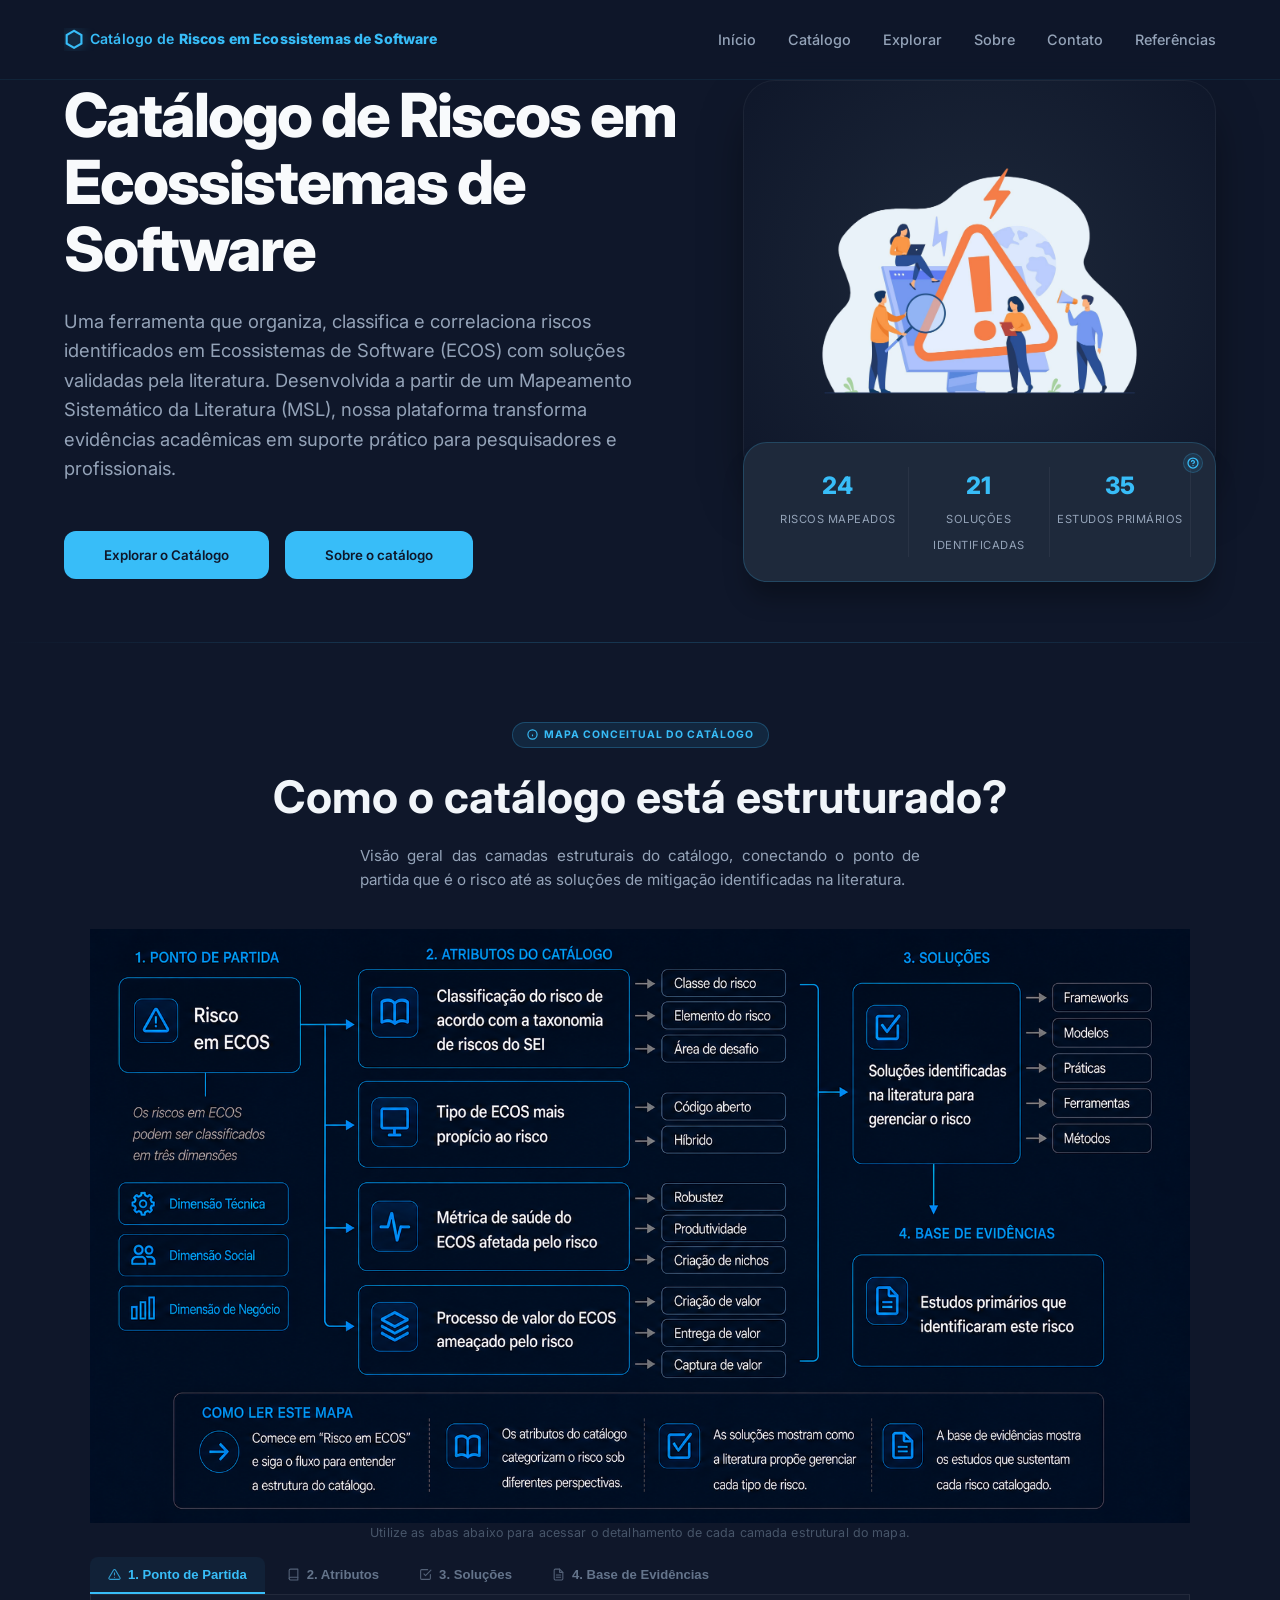
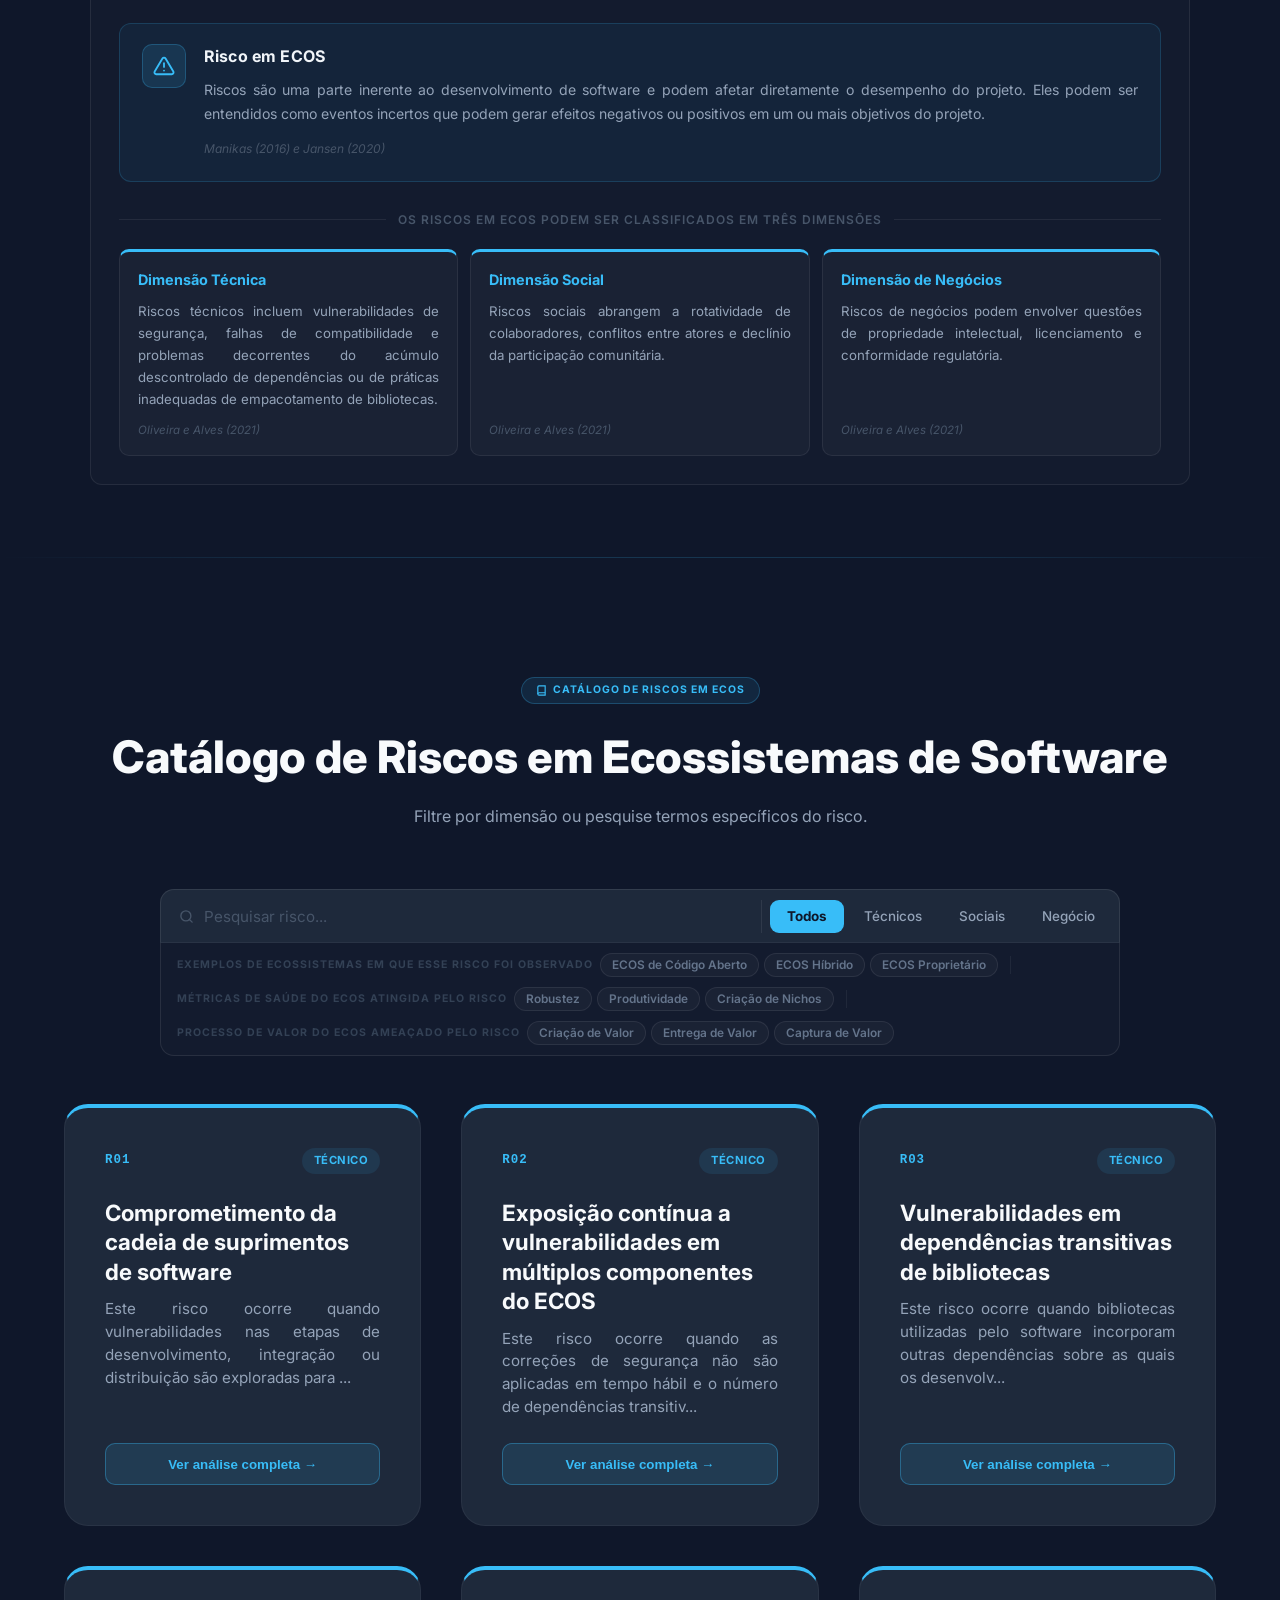
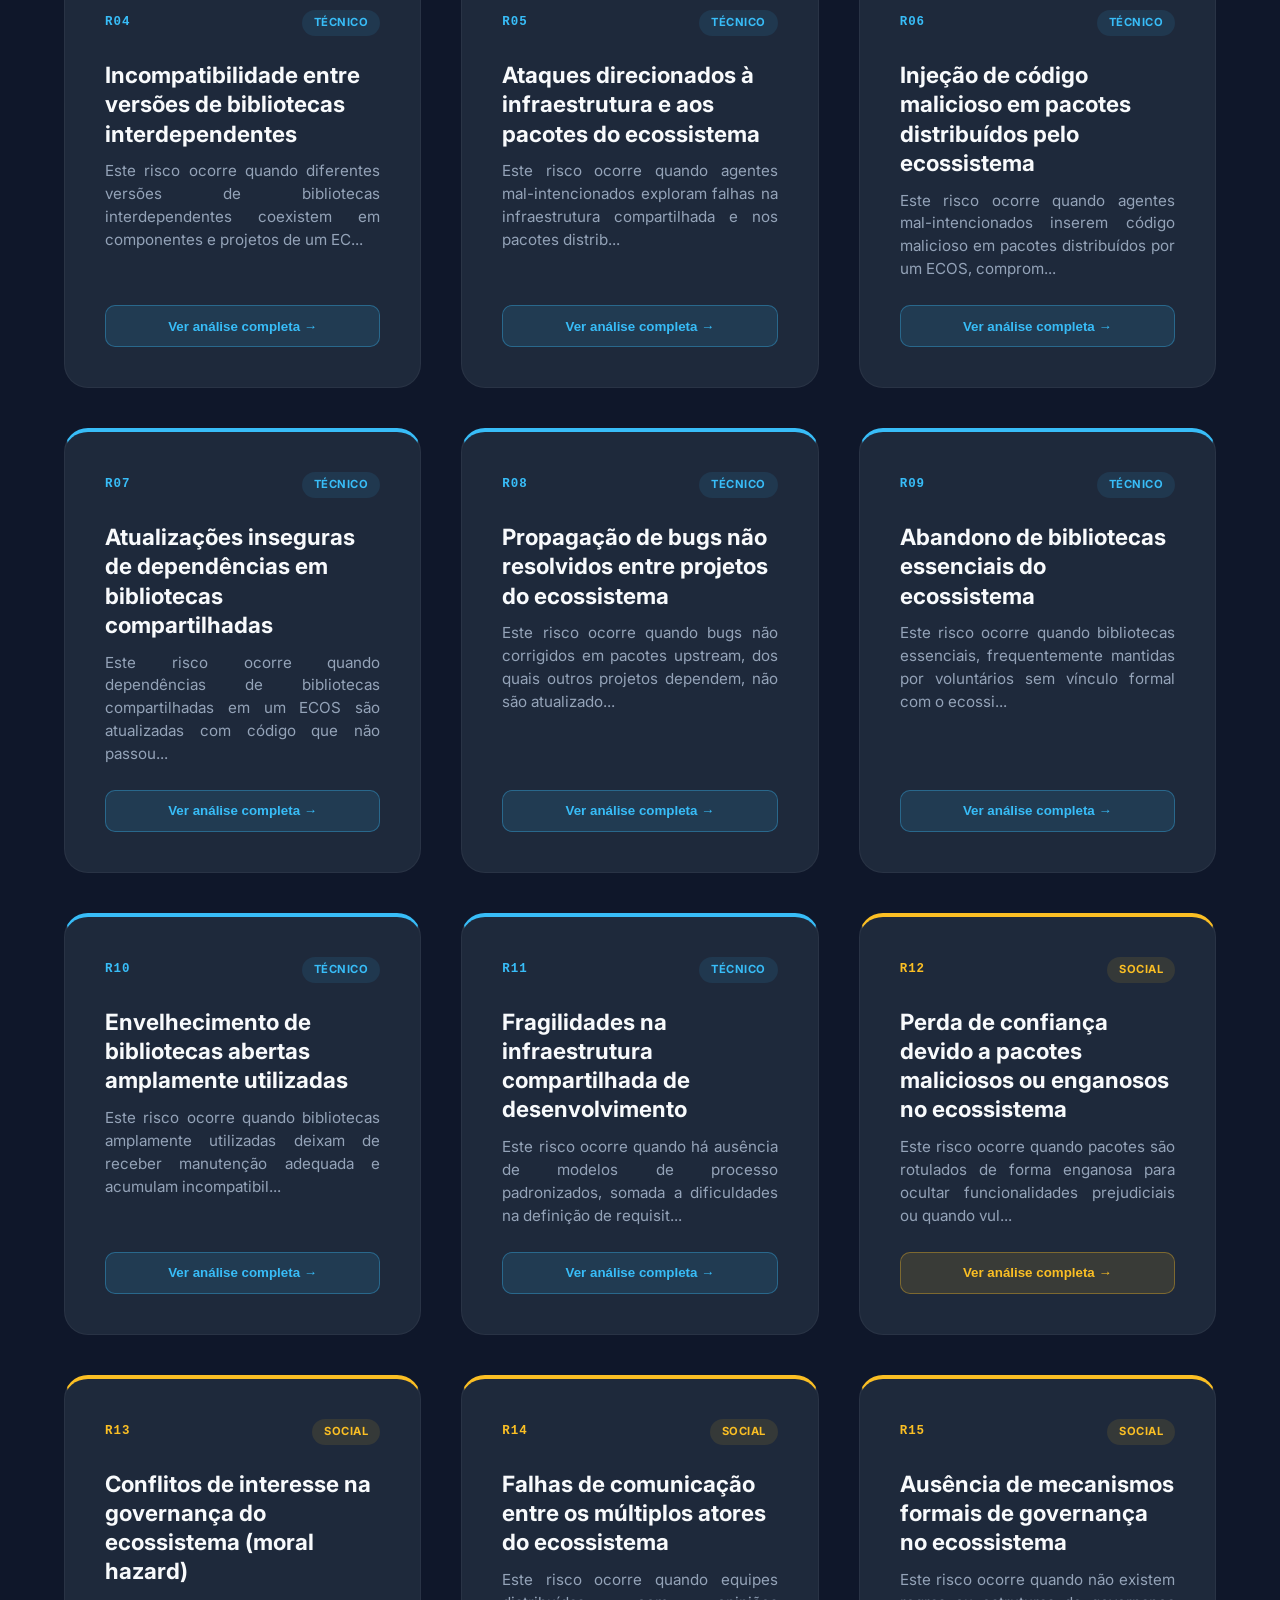
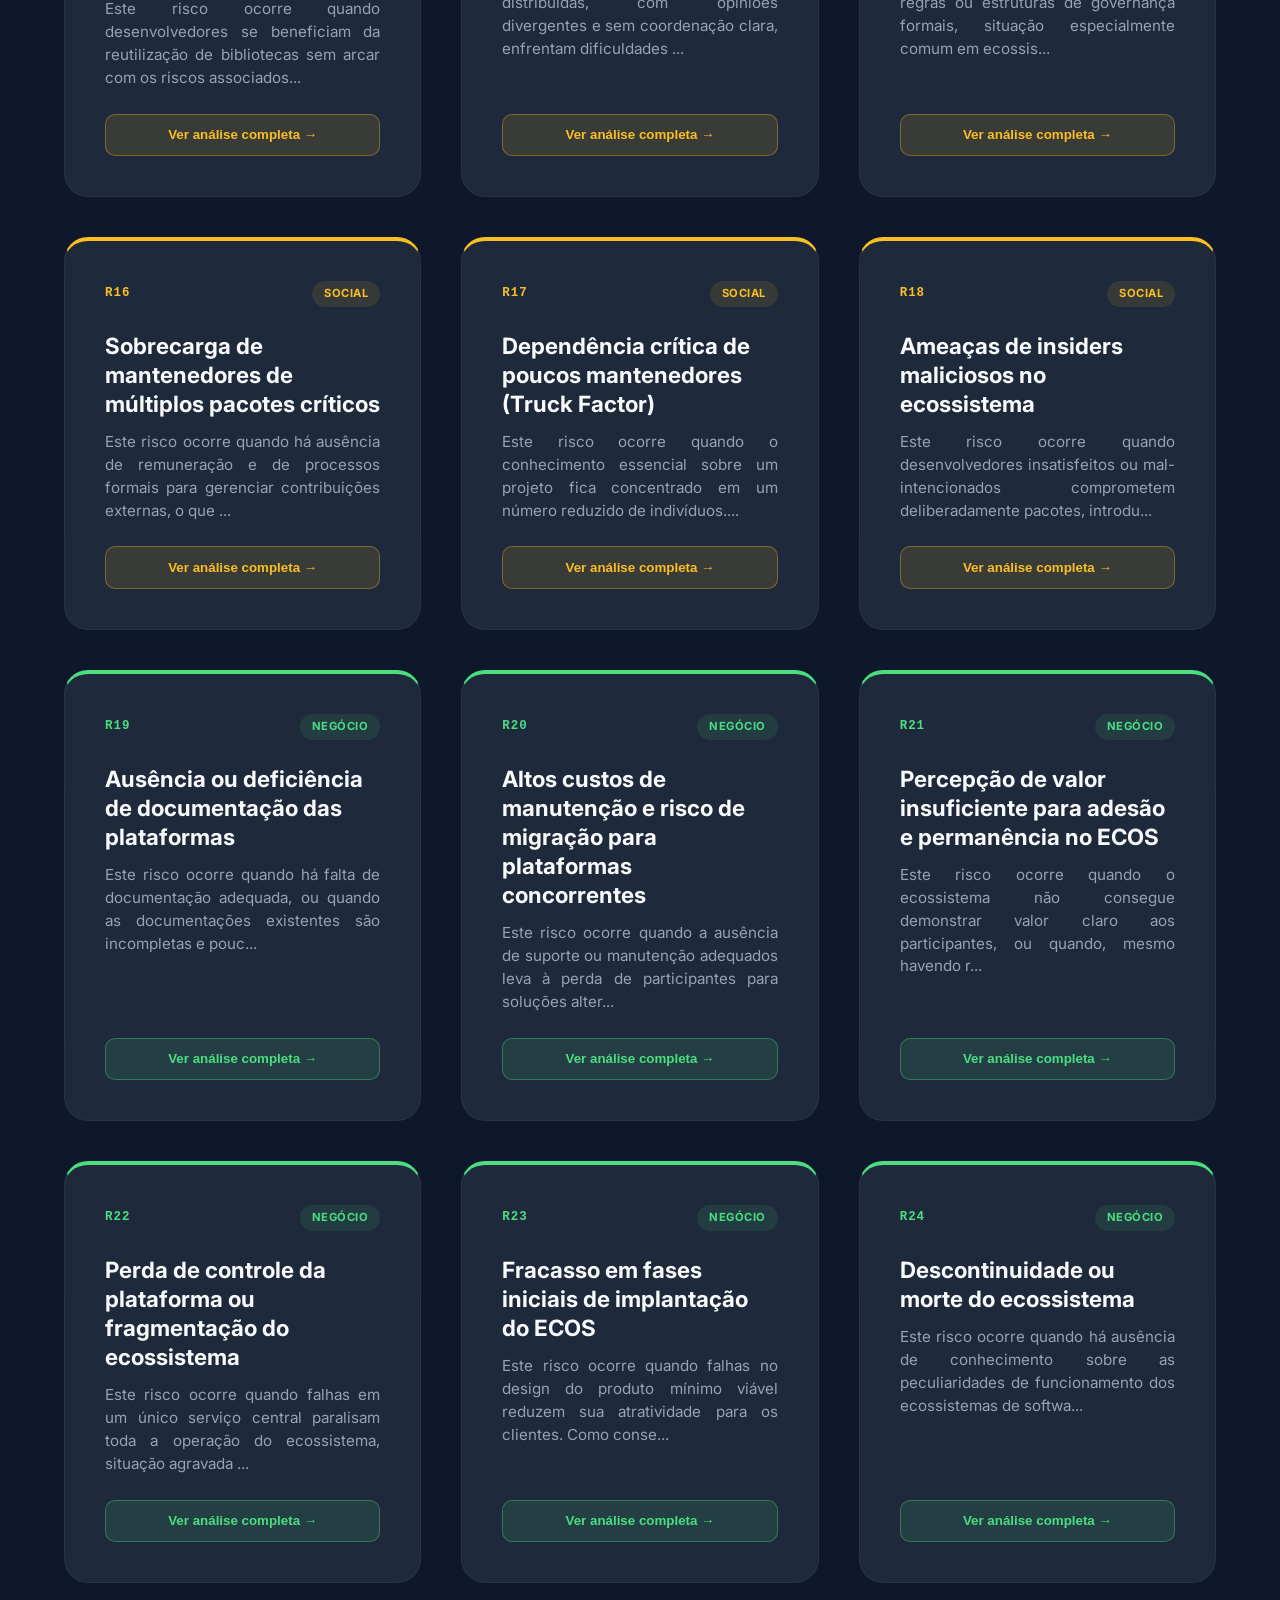
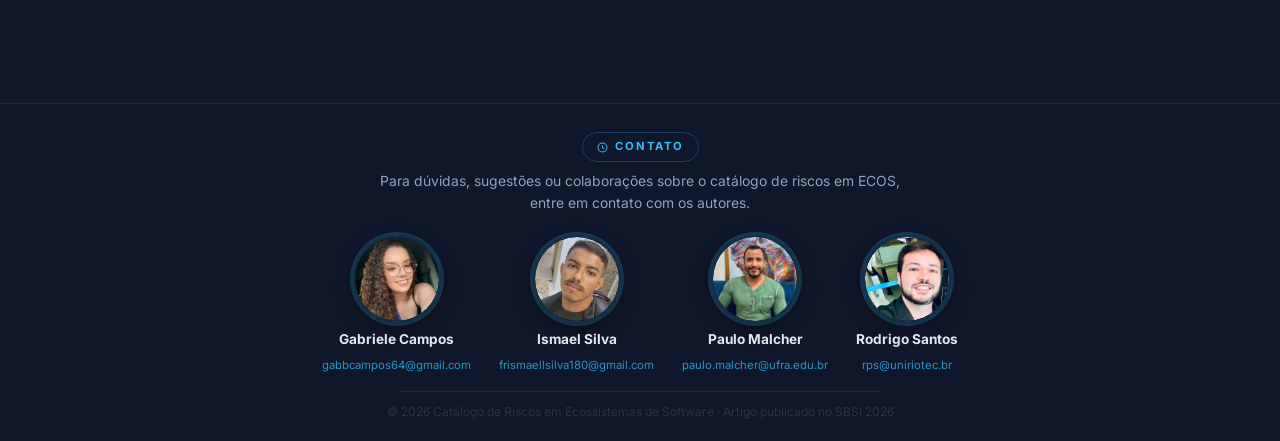
==== commit 55a68dd1: "Update index.html" ====
--- a/index.html
+++ b/index.html
@@ -405,7 +405,7 @@
                                         <h4 class="atb-title">Exemplos de Ecossistemas em que esse Risco foi Observado</h4>
                                     </div>
                                 </div>
-                                <p class="atb-desc">Apresenta os exemplos concretos de ecossistemas de software em que a ocorrência desse risco foi relatada pelos estudos primários, classificados de acordo com a tipologia de Manikas (2016).</p>
+                                <p class="atb-desc">Apresenta os exemplos ECOS em que a ocorrência desse risco foi relatada pelos estudos primários, classificados de acordo com a tipologia de Manikas (2016).</p>
                                 <div class="atb-body">
                                     <p class="atb-intro">Os exemplos evidenciam em qual modelo de compartilhamento e geração de valor o risco foi efetivamente observado na literatura:</p>
                                     <div class="atb-tiers">
--- a/style.css
+++ b/style.css
@@ -1432,8 +1432,37 @@
 }
 .ecos-card svg { opacity: 0.6; transition: opacity 0.2s ease; }
 .ecos-card.active svg { opacity: 1; }
-.ecos-card[data-ecos="naoespecificado"] {
-    font-size: 10.5px;
+.ecos-card {
+    cursor: pointer;
+    outline: none;
+}
+.ecos-card:hover {
+    border-color: rgba(255,255,255,0.18);
+    background: rgba(255,255,255,0.06);
+    color: rgba(255,255,255,0.55);
+}
+.ecos-card:focus-visible {
+    box-shadow: 0 0 0 2px rgba(255,255,255,0.35);
+}
+/* Indicação visual imediata: card já nasce colorido quando há exemplos cadastrados para aquele tipo de ECOS */
+.ecos-card.has-example svg { opacity: 0.85; }
+.ecos-card.has-example.tecnicos {
+    border-color: rgba(56,189,248,0.35);
+    background: rgba(56,189,248,0.06);
+    color: rgba(56,189,248,0.85);
+}
+.ecos-card.has-example.sociais {
+    border-color: rgba(251,191,36,0.35);
+    background: rgba(251,191,36,0.06);
+    color: rgba(251,191,36,0.85);
+}
+.ecos-card.has-example.negocio {
+    border-color: rgba(74,222,128,0.35);
+    background: rgba(74,222,128,0.06);
+    color: rgba(74,222,128,0.85);
+}
+.ecos-card.has-example:hover {
+    background: rgba(255,255,255,0.06);
 }
 .ecos-card.active.tecnicos {
     border-color: var(--color-tecnicos);
@@ -1458,13 +1487,37 @@
         flex: 1 1 calc(50% - 4px);
         min-width: calc(50% - 4px);
     }
-}
-.ecos-cards-note {
-    font-size: 11px;
-    color: rgba(255,255,255,0.4);
-    margin: 8px 0 0;
+    .ecos-card:nth-child(3) {
+        flex: 1 1 100%;
+    }
+}
+.ecos-cards-hint {
+    font-size: 11.5px;
+    color: rgba(255,255,255,0.42);
+    margin: 0 0 10px;
     line-height: 1.4;
-}
+    font-style: italic;
+}
+.ecos-detail-box {
+    margin-top: 12px;
+    padding: 11px 14px 13px;
+    border-radius: 8px;
+    border: 1px solid rgba(255,255,255,.07);
+    background: rgba(255,255,255,.03);
+    animation: justSlideDown .2s ease;
+}
+.ecos-detail-box p {
+    font-size: 0.82rem;
+    color: #94a3b8;
+    line-height: 1.65;
+    margin: 0;
+}
+.ecos-detail-box p + p {
+    margin-top: 10px;
+}
+#sidePanel.tecnicos .ecos-detail-box { border-color: rgba(56,189,248,.18); background: rgba(56,189,248,.04); }
+#sidePanel.sociais  .ecos-detail-box { border-color: rgba(251,191,36,.18); background: rgba(251,191,36,.04); }
+#sidePanel.negocio  .ecos-detail-box { border-color: rgba(74,222,128,.18); background: rgba(74,222,128,.04); }
 /* ── Links de estudos e soluções ── */
 .study-tag {
     display: block;
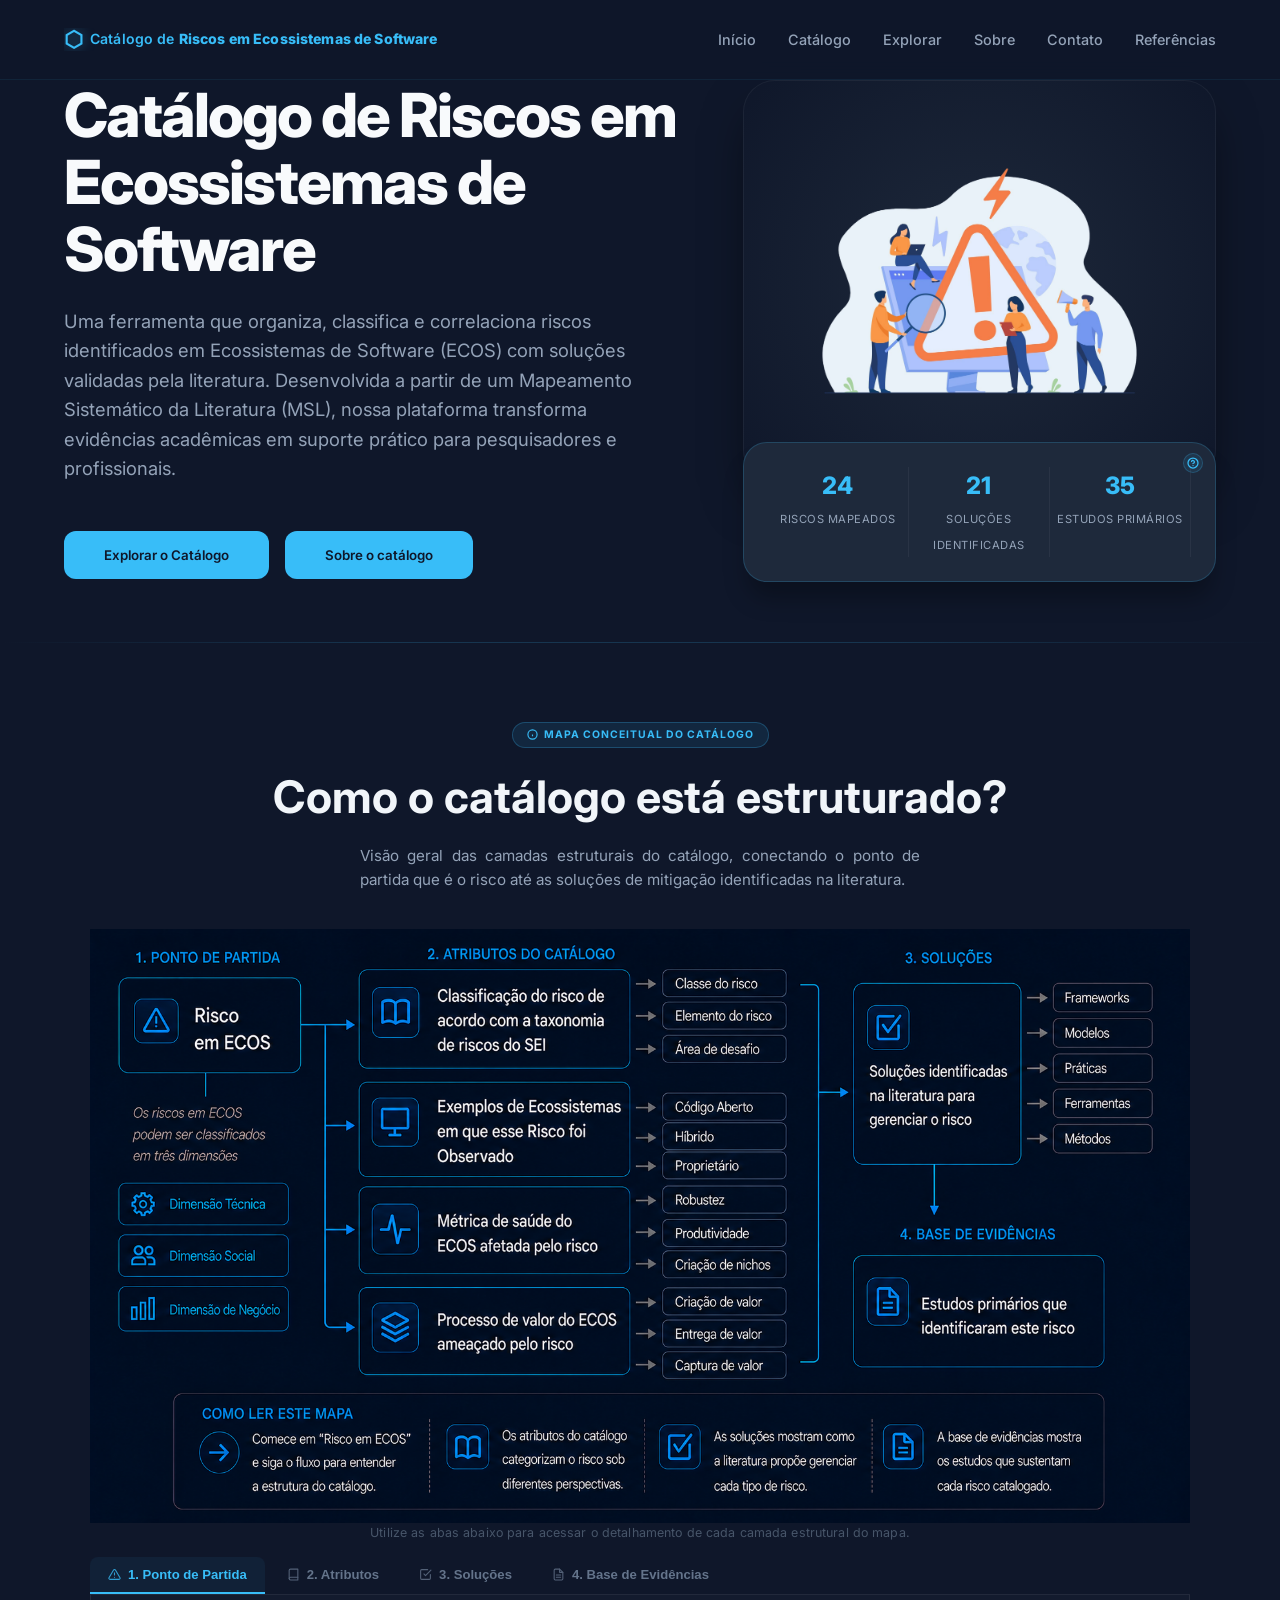
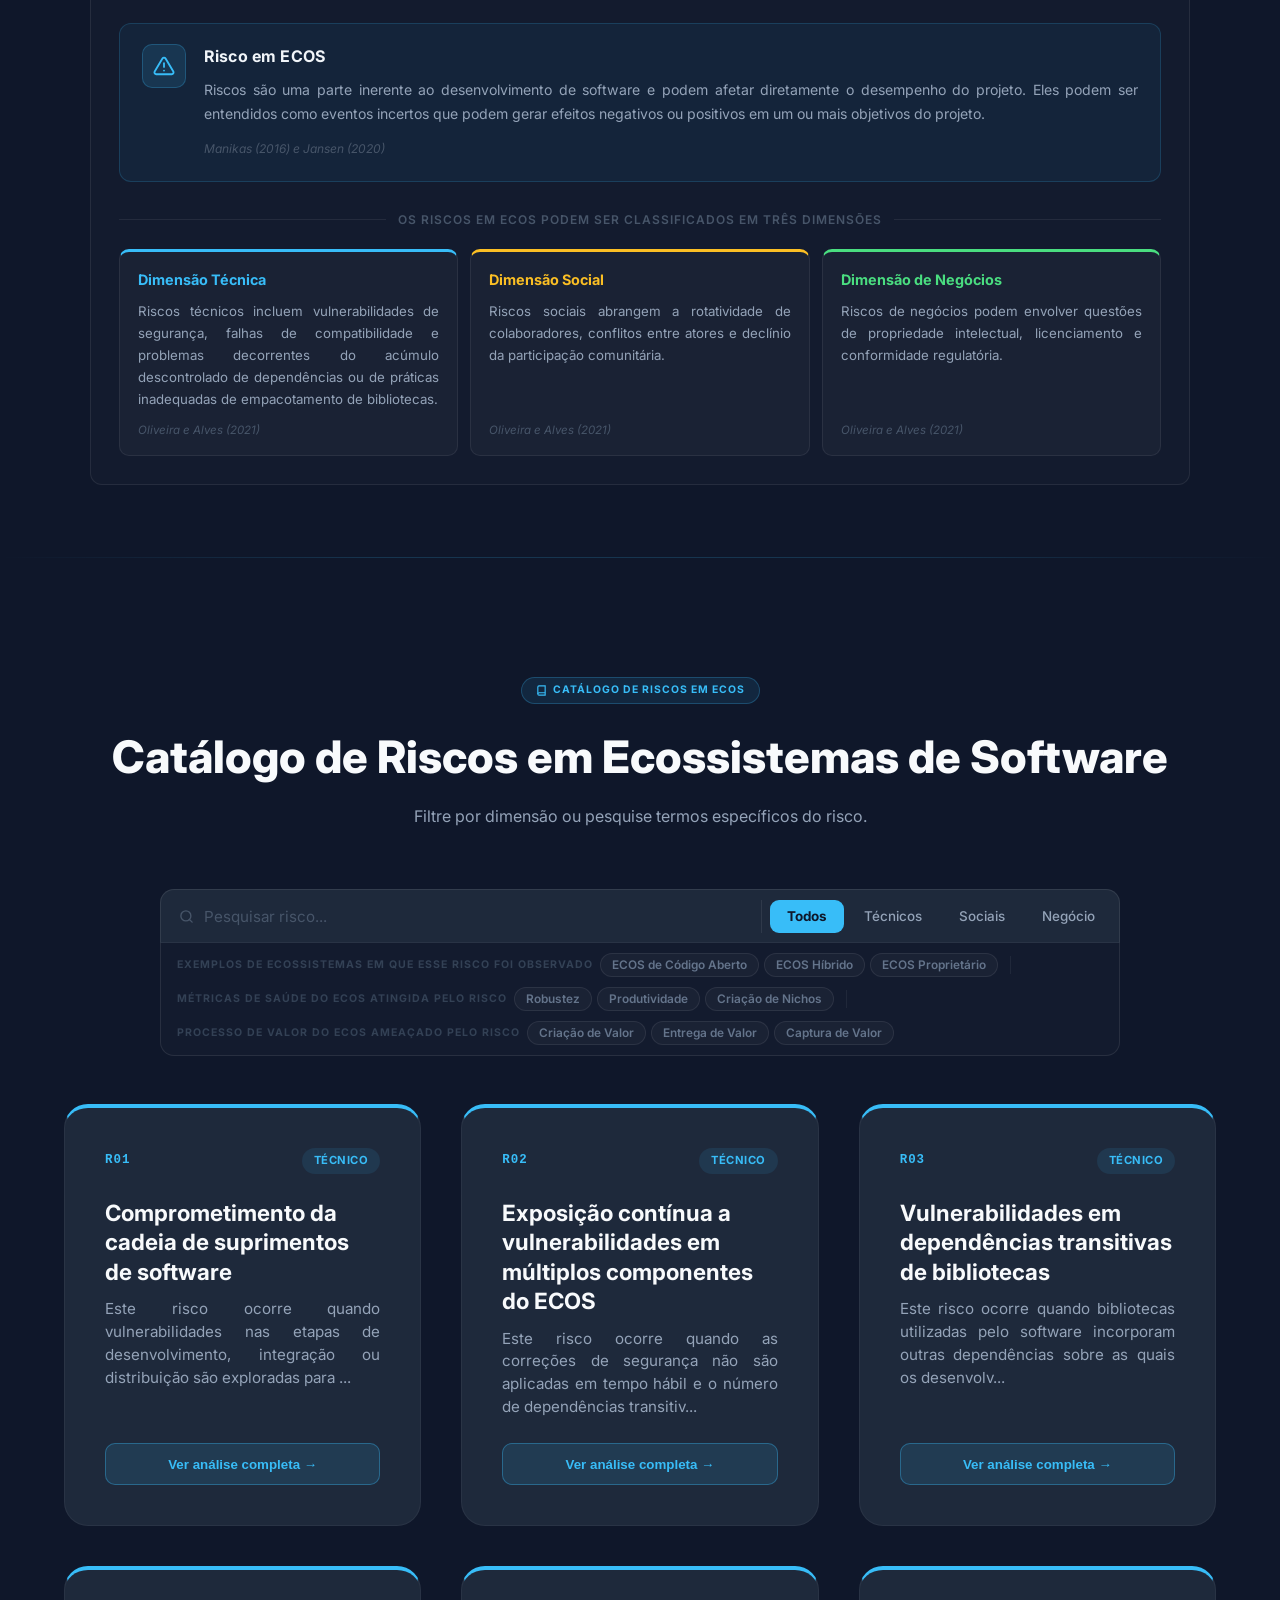
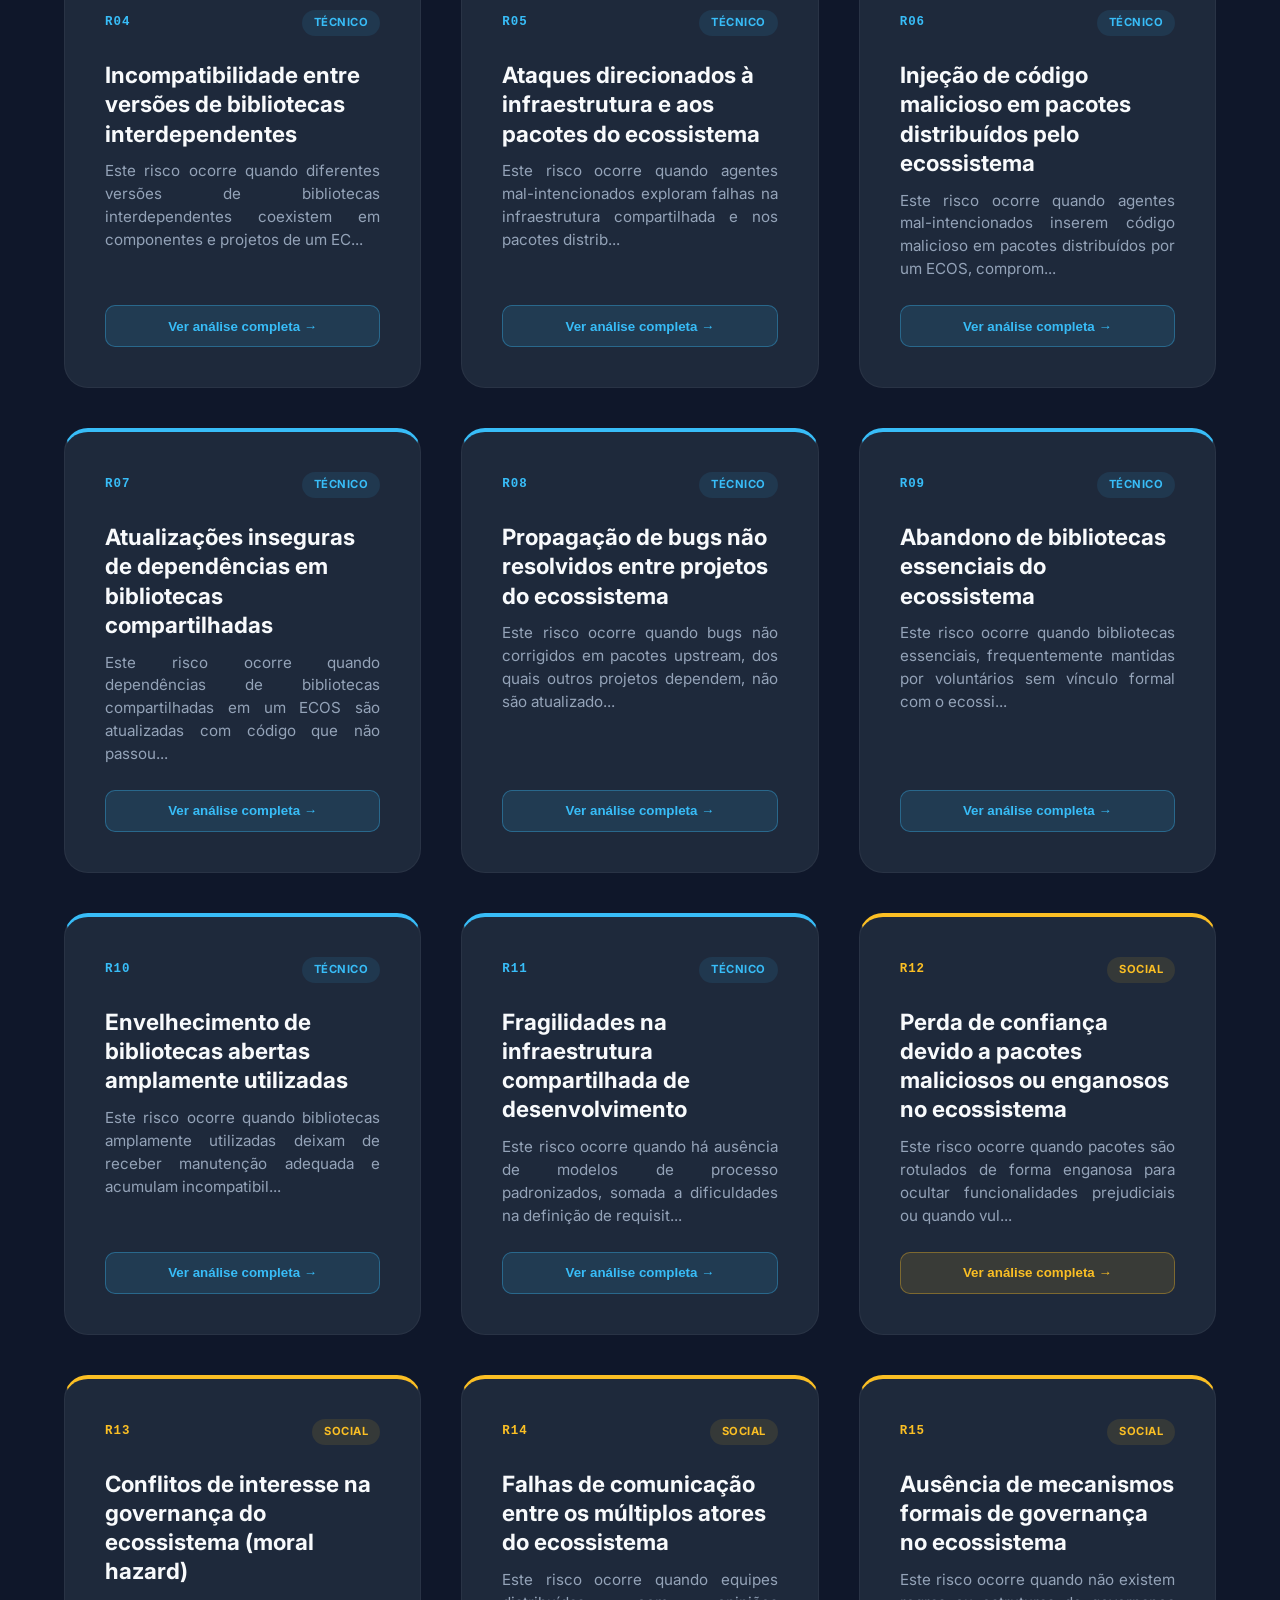
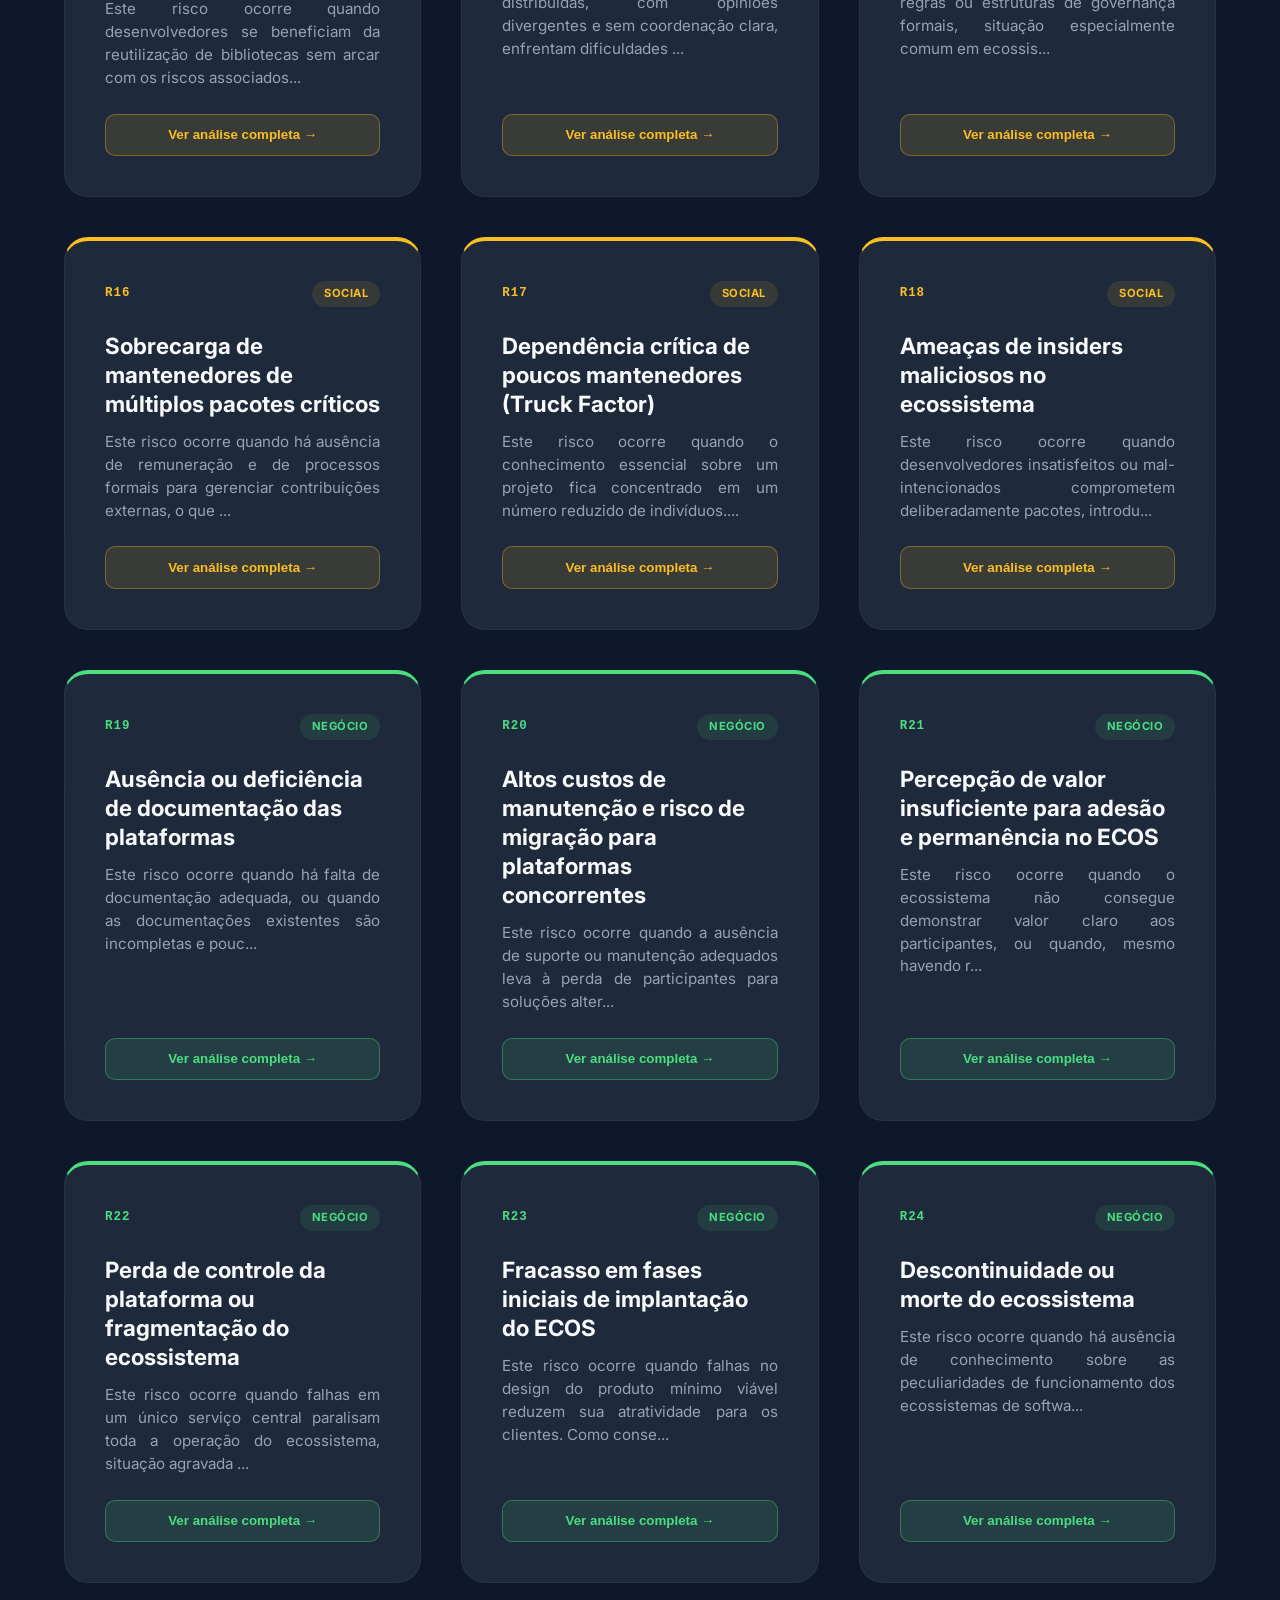
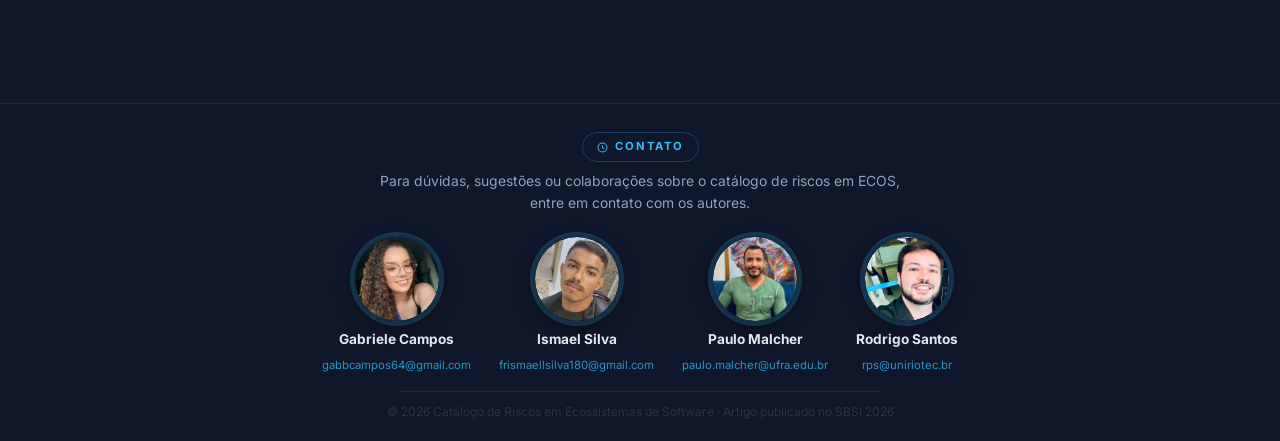
==== commit d05e293f: "Update index.html" ====
--- a/index.html
+++ b/index.html
@@ -391,7 +391,7 @@
                                             </div>
                                         </div>
                                     </div>
-                                    <p class="atb-ref">Fonte: Software Ecosystems Risks – Manalif et al. (2013).</p>
+                                    <p class="atb-ref">Fonte: Software Ecosystems Risks – Manalif et al. (2013)</p>
                                 </div>
                             </div>
 
@@ -431,7 +431,7 @@
                                             </div>
                                         </div>
                                     </div>
-                                    <p class="atb-ref">Fonte: Revisiting software ecosystems research: A longitudinal literature study – Manikas (2016).</p>
+                                    <p class="atb-ref">Fonte: Revisiting Software Ecosystems Research: A Longitudinal Literature Study – Manikas (2016)</p>
                                 </div>
                             </div>
 
@@ -517,7 +517,7 @@
                                             </div>
                                         </div>
                                     </div>
-                                    <p class="atb-ref">Fonte: Software ecosystems now and in the future: A definition, systematic literature review, and integration into the business and digital ecosystem literature — Burström et al. (2022)</p>
+                                    <p class="atb-ref">Fonte: Software Ecosystems Now and in the Future: A Definition, Systematic Literature Review, and Integration Into the Business and Digital Ecosystem Literature – Burström et al. (2022)</p>
                                 </div>
                             </div>
 
@@ -658,7 +658,7 @@
                                         </div>
                                     </div>
                                   
-                                    <p class="atb-ref">Campos et al. (2025). </p>
+                                    <p class="atb-ref">Fonte: Campos et al. (2025)</p>
                                 </div>
                             </div>
 
@@ -685,7 +685,7 @@
                                             <span class="ev-metric-label">soluções mapeadas</span>
                                         </div>
                                     </div>
-                                    <p class="atb-ref">Campos et al. (2025).</p>
+                                    <p class="atb-ref">Fonte: Campos et al. (2025)</p>
                                 </div>
                             </div>
 
@@ -858,16 +858,16 @@
         background: rgba(255,255,255,.03);
         display: flex; flex-direction: column; gap: 10px;
     }
-    .p1-dim-tec { border-top: 3px solid #38bdf8; }
-    .p1-dim-soc { border-top: 3px solid #38bdf8; }
-    .p1-dim-neg { border-top: 3px solid #38bdf8; }
+    .p1-dim-tec { border-top: 3px solid var(--color-tecnicos); }
+    .p1-dim-soc { border-top: 3px solid var(--color-sociais); }
+    .p1-dim-neg { border-top: 3px solid var(--color-negocio); }
 
     .p1-dim-header {
         display: flex; align-items: center; gap: 8px;
     }
-    .p1-dim-tec .p1-dim-header { color: #38bdf8; }
-    .p1-dim-soc .p1-dim-header { color: #38bdf8; }
-    .p1-dim-neg .p1-dim-header { color: #38bdf8; }
+    .p1-dim-tec .p1-dim-header { color: var(--color-tecnicos); }
+    .p1-dim-soc .p1-dim-header { color: var(--color-sociais); }
+    .p1-dim-neg .p1-dim-header { color: var(--color-negocio); }
 
     .p1-dim-label { font-size: 0.9rem; font-weight: 700; flex: 1; }
     .p1-dim-count {
@@ -1423,16 +1423,22 @@
                         <svg width="14" height="14" viewBox="0 0 24 24" fill="none" stroke="currentColor" stroke-width="2.5" stroke-linecap="round" stroke-linejoin="round"><circle cx="12" cy="12" r="10"/><path d="M9.09 9a3 3 0 0 1 5.83 1c0 2-3 3-3 3"/><line x1="12" y1="17" x2="12.01" y2="17"/></svg>
                     </button>
                 </div>
-                <span class="field-label"></span>
-                <span class="field-value" id="riskMetric"></span>
-                <div id="riskMetricJustBox" class="just-accordion" style="display:none;">
-                    <button class="just-trigger" onclick="toggleJust('metrica')" aria-expanded="false" id="just-trigger-metrica">
-                        <svg class="just-chevron" width="13" height="13" viewBox="0 0 24 24" fill="none" stroke="currentColor" stroke-width="2.5"><polyline points="6 9 12 15 18 9"/></svg>
-                        <span>Por que esta métrica?</span>
-                    </button>
-                    <div class="just-body" id="just-body-metrica">
-                        <p id="riskMetricJust"></p>
-                    </div>
+                <div class="ecos-cards" id="riskMetricCards">
+                    <div class="ecos-card" data-metrica="robustez" role="button" tabindex="0" aria-pressed="false" onclick="selecionarMetricaCard('robustez')" onkeydown="if(event.key==='Enter'||event.key===' '){event.preventDefault();selecionarMetricaCard('robustez');}">
+                        <svg width="18" height="18" viewBox="0 0 24 24" fill="none" stroke="currentColor" stroke-width="2" stroke-linecap="round" stroke-linejoin="round"><path d="M12 22s8-4 8-10V5l-8-3-8 3v7c0 6 8 10 8 10z"/></svg>
+                        <span>Robustez</span>
+                    </div>
+                    <div class="ecos-card" data-metrica="produtividade" role="button" tabindex="0" aria-pressed="false" onclick="selecionarMetricaCard('produtividade')" onkeydown="if(event.key==='Enter'||event.key===' '){event.preventDefault();selecionarMetricaCard('produtividade');}">
+                        <svg width="18" height="18" viewBox="0 0 24 24" fill="none" stroke="currentColor" stroke-width="2" stroke-linecap="round" stroke-linejoin="round"><polygon points="13 2 3 14 12 14 11 22 21 10 12 10 13 2"/></svg>
+                        <span>Produtividade</span>
+                    </div>
+                    <div class="ecos-card" data-metrica="nichos" role="button" tabindex="0" aria-pressed="false" onclick="selecionarMetricaCard('nichos')" onkeydown="if(event.key==='Enter'||event.key===' '){event.preventDefault();selecionarMetricaCard('nichos');}">
+                        <svg width="18" height="18" viewBox="0 0 24 24" fill="none" stroke="currentColor" stroke-width="2" stroke-linecap="round" stroke-linejoin="round"><line x1="6" y1="3" x2="6" y2="15"/><circle cx="18" cy="6" r="3"/><circle cx="6" cy="18" r="3"/><path d="M18 9a9 9 0 0 1-9 9"/></svg>
+                        <span>Criação de Nichos</span>
+                    </div>
+                </div>
+                <div id="riskMetricJustBox" class="ecos-detail-box" style="display:none;">
+                    <div id="riskMetricJust"></div>
                 </div>
             </div>
 
@@ -1444,16 +1450,22 @@
                         <svg width="14" height="14" viewBox="0 0 24 24" fill="none" stroke="currentColor" stroke-width="2.5" stroke-linecap="round" stroke-linejoin="round"><circle cx="12" cy="12" r="10"/><path d="M9.09 9a3 3 0 0 1 5.83 1c0 2-3 3-3 3"/><line x1="12" y1="17" x2="12.01" y2="17"/></svg>
                     </button>
                 </div>
-                <span class="field-label"></span>
-                <span class="field-value" id="riskProcesso"></span>
-                <div id="riskProcessoJustBox" class="just-accordion" style="display:none;">
-                    <button class="just-trigger" onclick="toggleJust('processo')" aria-expanded="false" id="just-trigger-processo">
-                        <svg class="just-chevron" width="13" height="13" viewBox="0 0 24 24" fill="none" stroke="currentColor" stroke-width="2.5"><polyline points="6 9 12 15 18 9"/></svg>
-                        <span>Por que este processo?</span>
-                    </button>
-                    <div class="just-body" id="just-body-processo">
-                        <p id="riskProcessoJust"></p>
-                    </div>
+                <div class="ecos-cards" id="riskProcessoCards">
+                    <div class="ecos-card" data-processo="criacao" role="button" tabindex="0" aria-pressed="false" onclick="selecionarProcessoCard('criacao')" onkeydown="if(event.key==='Enter'||event.key===' '){event.preventDefault();selecionarProcessoCard('criacao');}">
+                        <svg width="18" height="18" viewBox="0 0 24 24" fill="none" stroke="currentColor" stroke-width="2" stroke-linecap="round" stroke-linejoin="round"><circle cx="12" cy="12" r="10"/><line x1="12" y1="8" x2="12" y2="16"/><line x1="8" y1="12" x2="16" y2="12"/></svg>
+                        <span>Criação de Valor</span>
+                    </div>
+                    <div class="ecos-card" data-processo="entrega" role="button" tabindex="0" aria-pressed="false" onclick="selecionarProcessoCard('entrega')" onkeydown="if(event.key==='Enter'||event.key===' '){event.preventDefault();selecionarProcessoCard('entrega');}">
+                        <svg width="18" height="18" viewBox="0 0 24 24" fill="none" stroke="currentColor" stroke-width="2" stroke-linecap="round" stroke-linejoin="round"><path d="M21 16V8a2 2 0 0 0-1-1.73l-7-4a2 2 0 0 0-2 0l-7 4A2 2 0 0 0 3 8v8a2 2 0 0 0 1 1.73l7 4a2 2 0 0 0 2 0l7-4A2 2 0 0 0 21 16z"/><polyline points="3.27 6.96 12 12.01 20.73 6.96"/><line x1="12" y1="22.08" x2="12" y2="12"/></svg>
+                        <span>Entrega de Valor</span>
+                    </div>
+                    <div class="ecos-card" data-processo="captura" role="button" tabindex="0" aria-pressed="false" onclick="selecionarProcessoCard('captura')" onkeydown="if(event.key==='Enter'||event.key===' '){event.preventDefault();selecionarProcessoCard('captura');}">
+                        <svg width="18" height="18" viewBox="0 0 24 24" fill="none" stroke="currentColor" stroke-width="2" stroke-linecap="round" stroke-linejoin="round"><circle cx="12" cy="12" r="10"/><circle cx="12" cy="12" r="6"/><circle cx="12" cy="12" r="2"/></svg>
+                        <span>Captura de Valor</span>
+                    </div>
+                </div>
+                <div id="riskProcessoJustBox" class="ecos-detail-box" style="display:none;">
+                    <div id="riskProcessoJust"></div>
                 </div>
             </div>
 
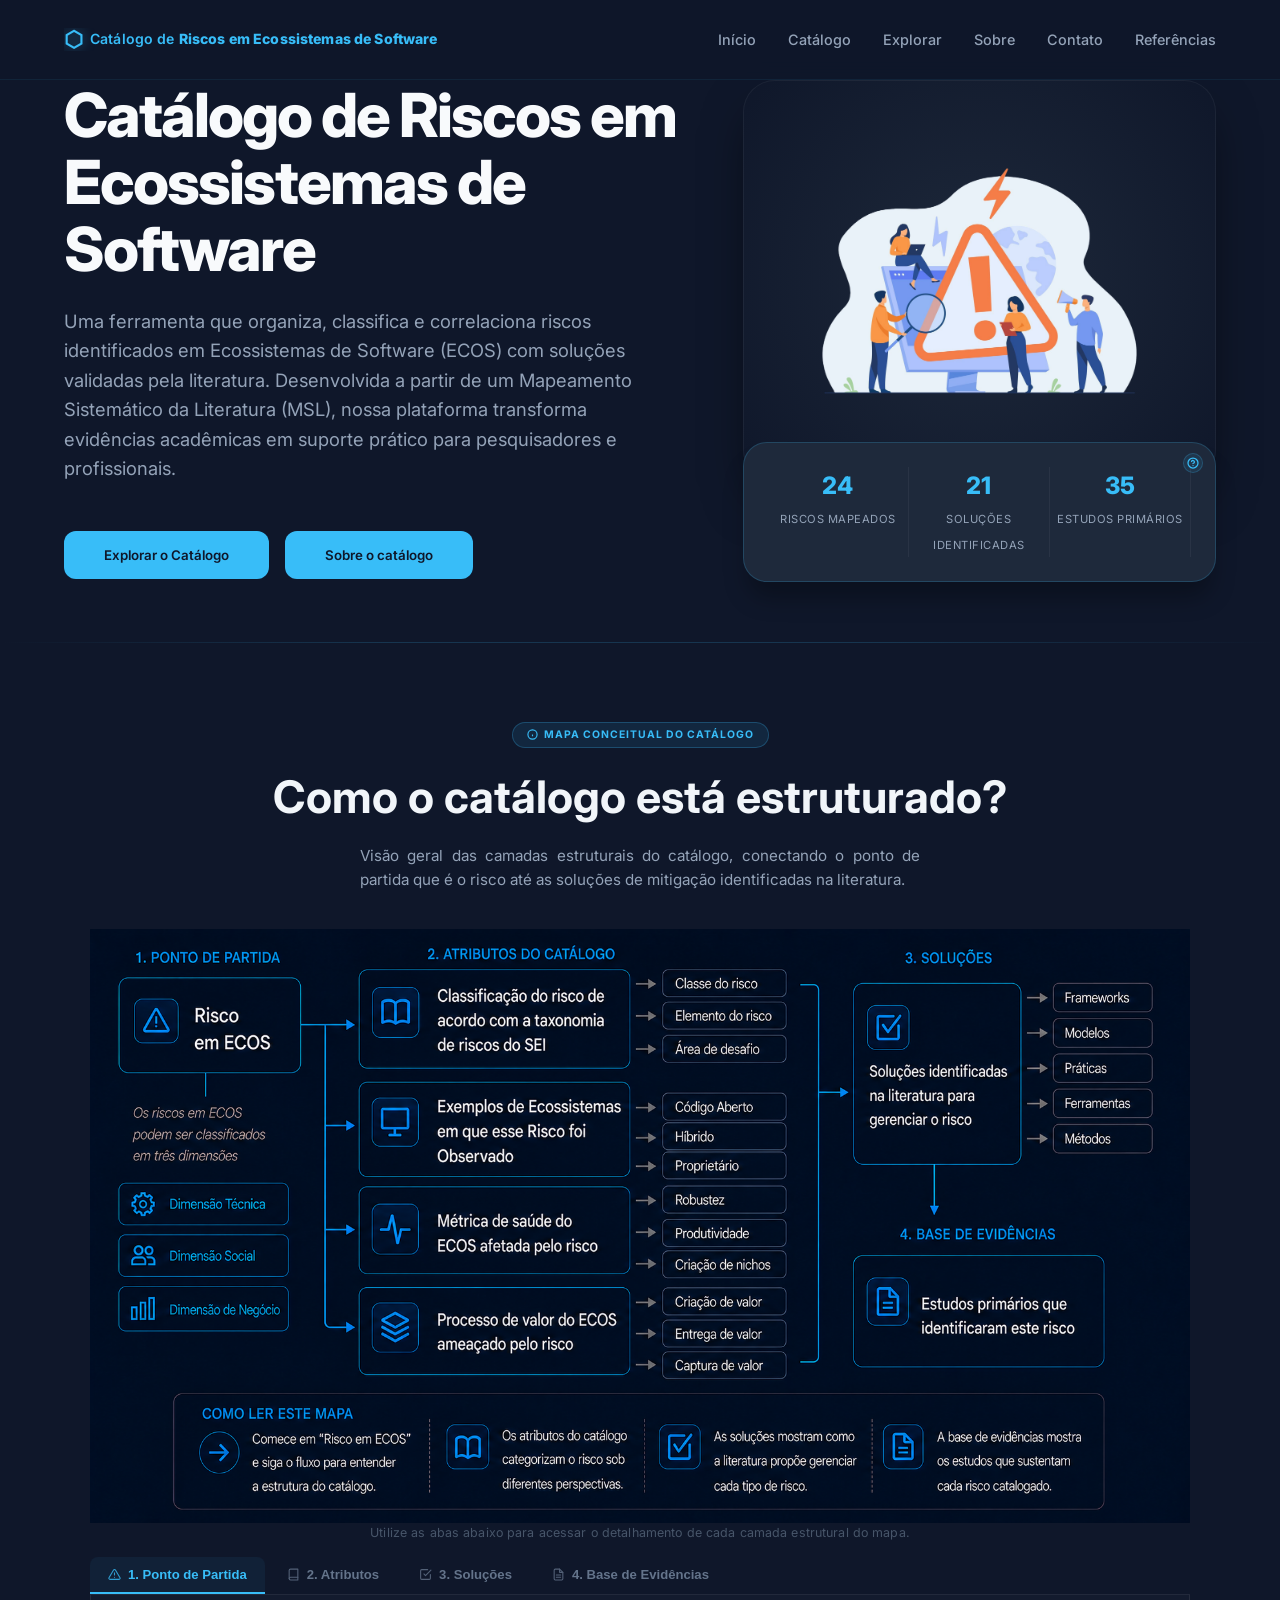
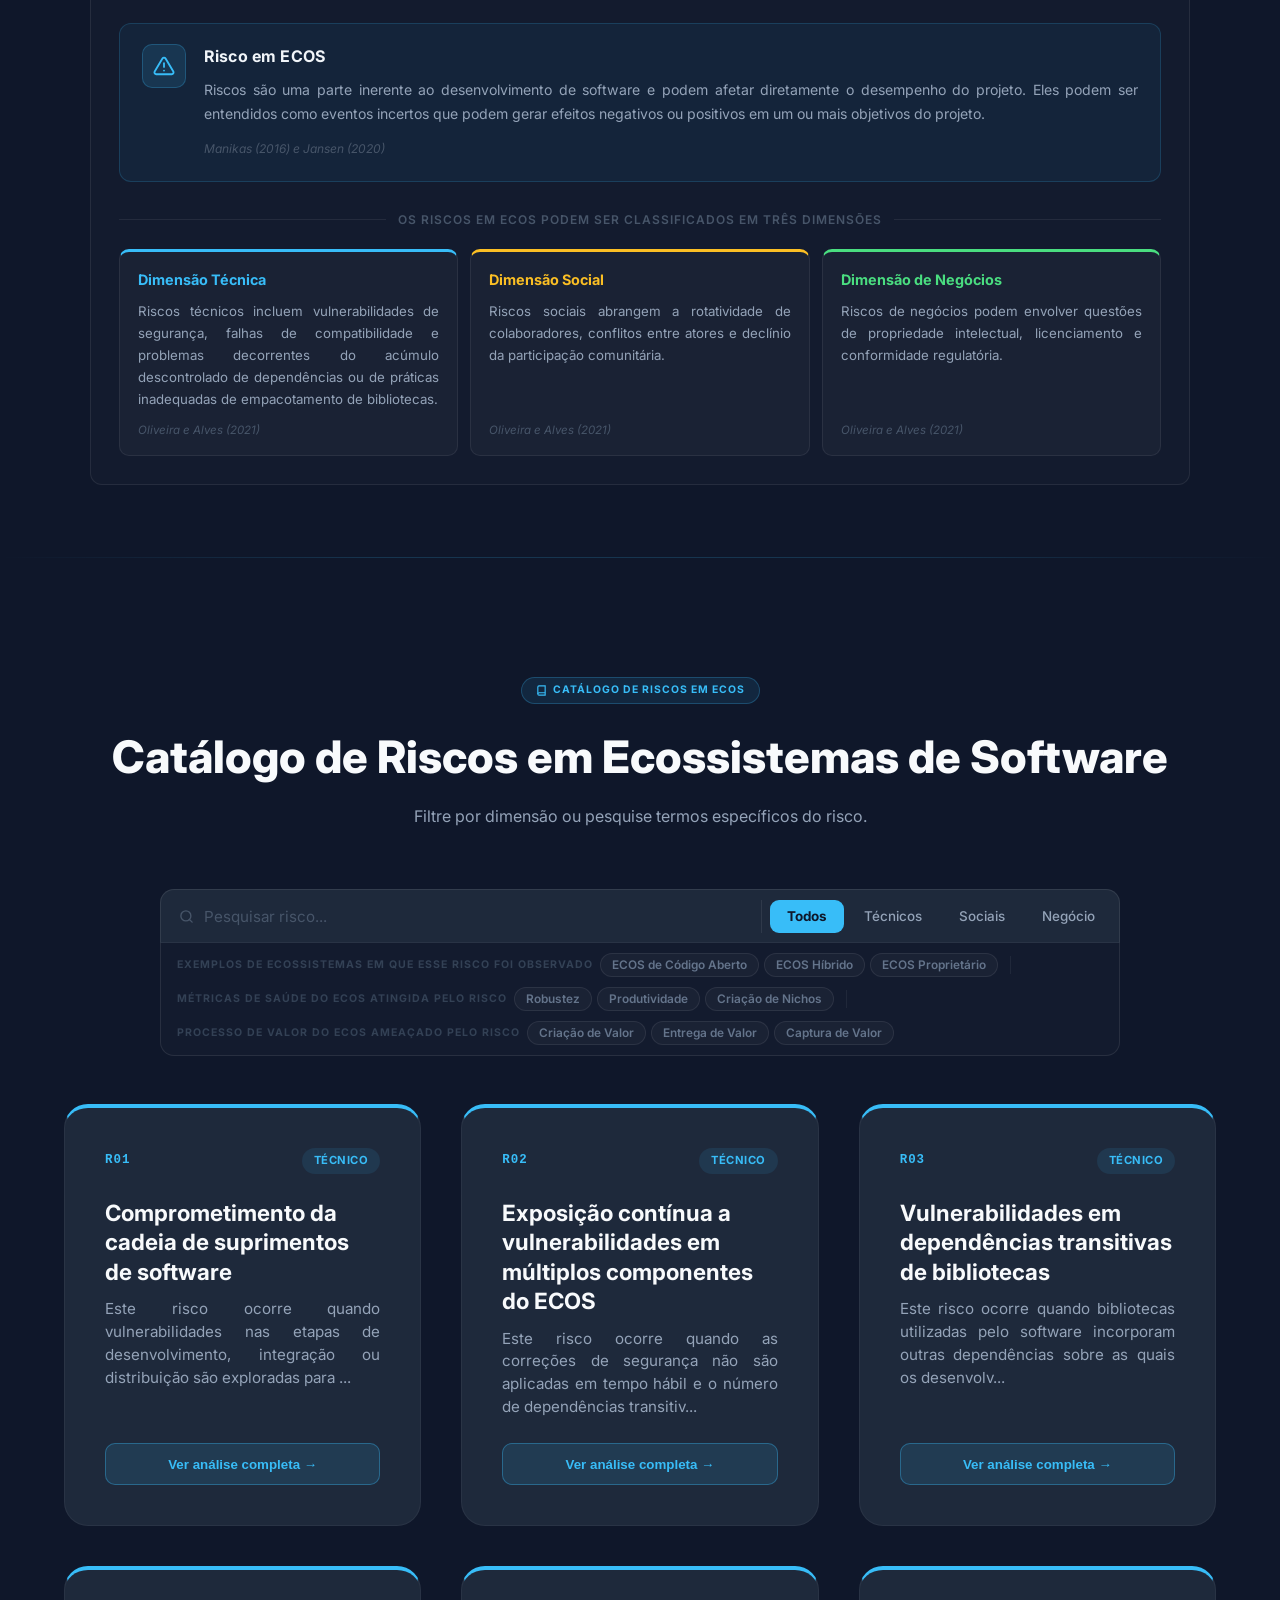
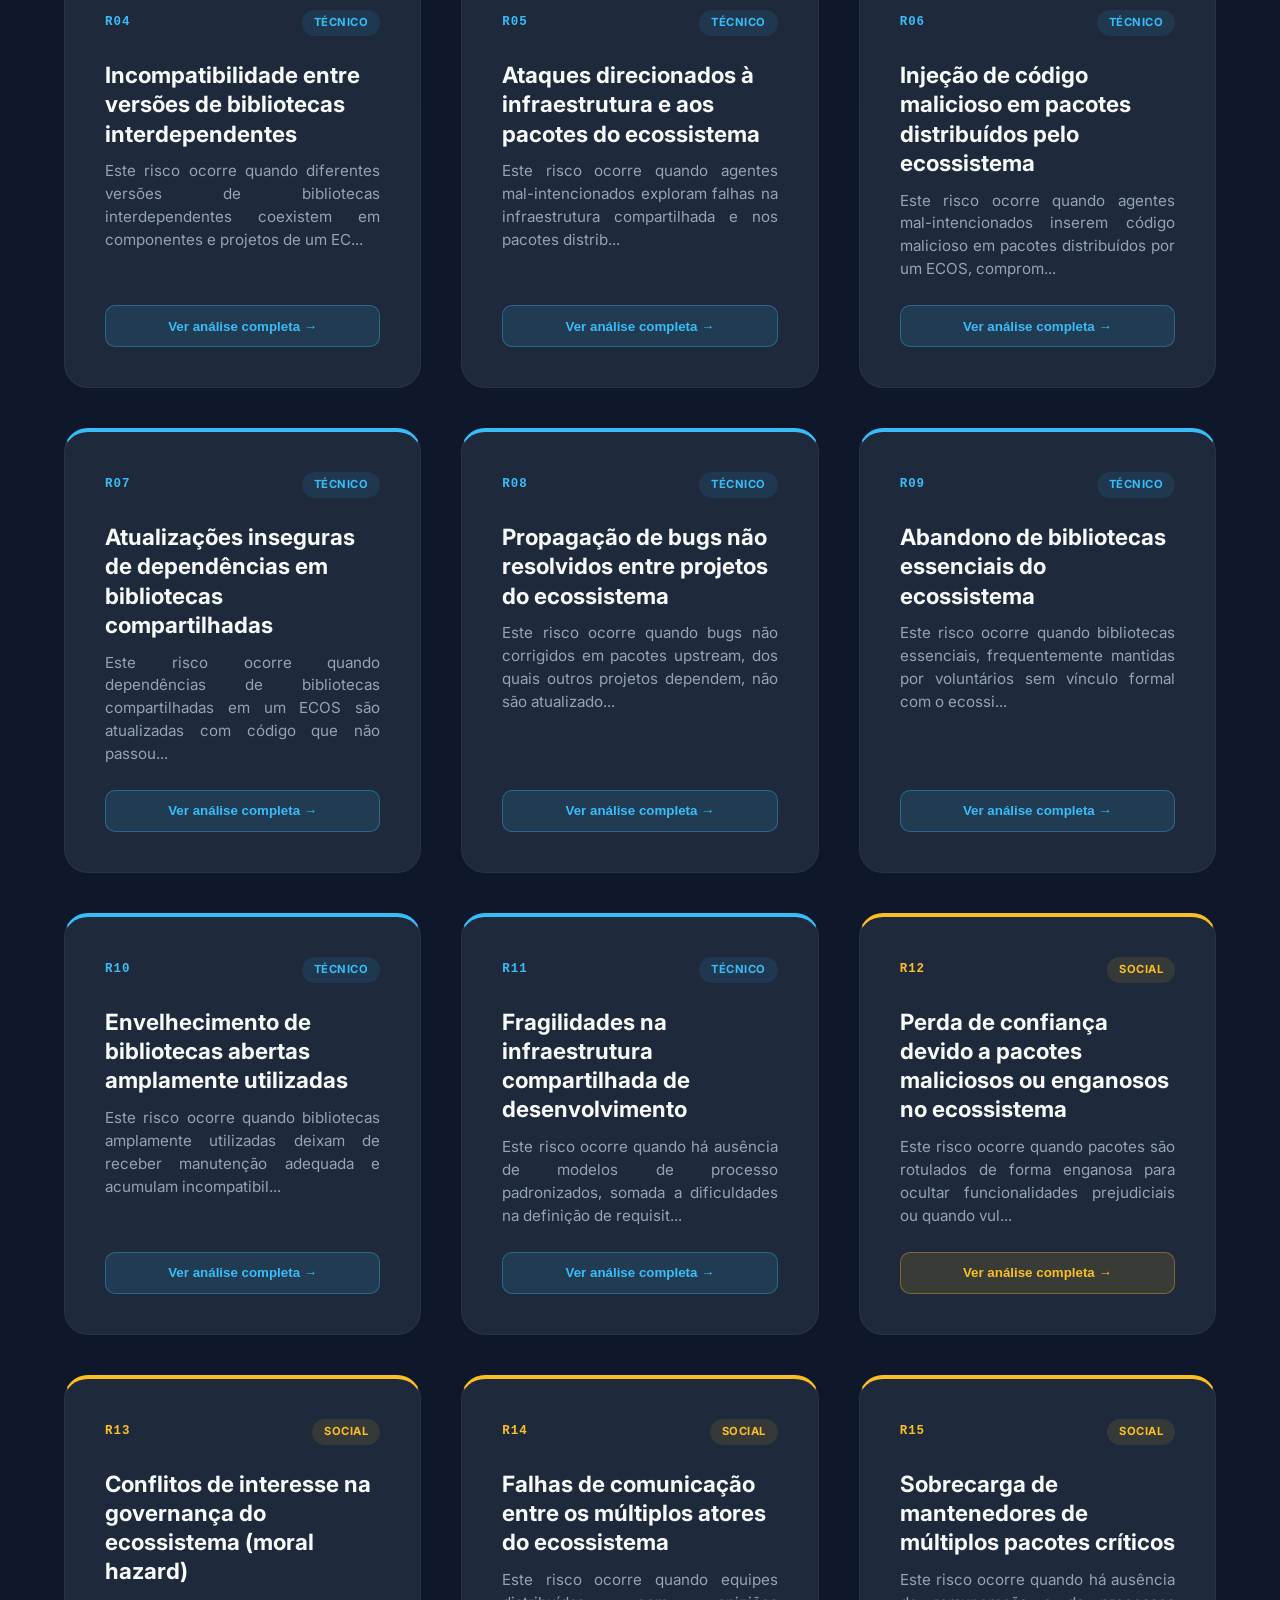
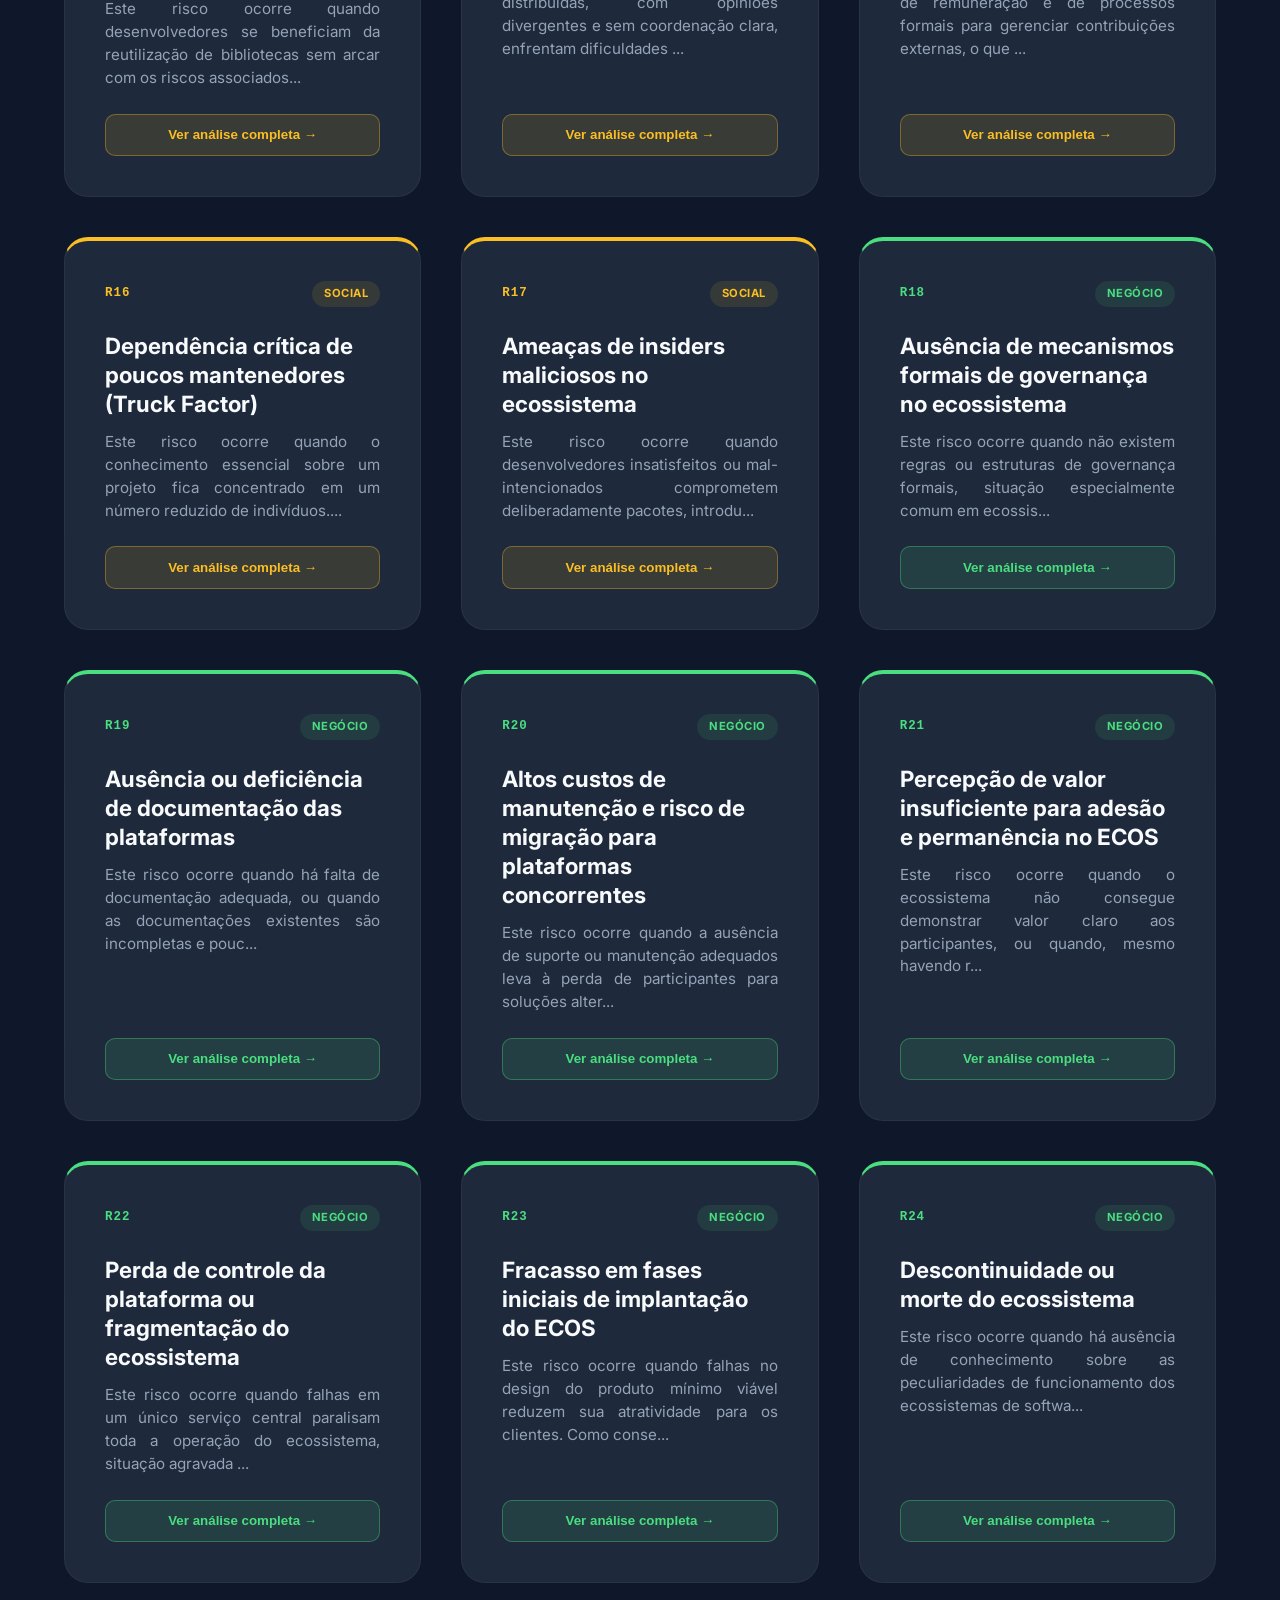
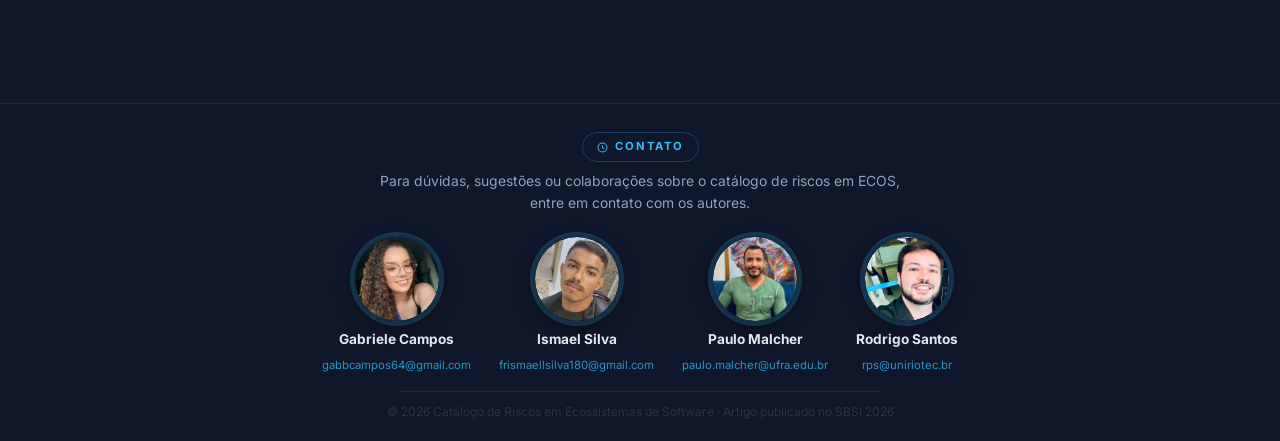
==== commit 35d10d5a: "Update index.html" ====
--- a/index.html
+++ b/index.html
@@ -658,7 +658,7 @@
                                         </div>
                                     </div>
                                   
-                                    <p class="atb-ref">Fonte: Campos et al. (2025)</p>
+                                    <p class="atb-ref">Fonte: Campos et al. (2026)</p>
                                 </div>
                             </div>
 
@@ -685,7 +685,7 @@
                                             <span class="ev-metric-label">soluções mapeadas</span>
                                         </div>
                                     </div>
-                                    <p class="atb-ref">Fonte: Campos et al. (2025)</p>
+                                    <p class="atb-ref">Fonte: Campos et al. (2026)</p>
                                 </div>
                             </div>
 
@@ -1680,7 +1680,7 @@
                     <span style="font-size:1.35rem;font-weight:800;color:#38bdf8;min-width:32px;line-height:1;">24</span>
                     <div>
                         <p style="font-size:0.72rem;font-weight:800;text-transform:uppercase;letter-spacing:1.5px;color:#38bdf8;margin:0 0 4px;">Riscos mapeados</p>
-                        <p style="font-size:0.85rem;color:#94a3b8;line-height:1.6;margin:0;">Riscos identificados por meio do MSL, distribuídos em três dimensões: Técnica (R01–R11), Social (R12–R18) e de Negócio (R19–R24). </p>
+                        <p style="font-size:0.85rem;color:#94a3b8;line-height:1.6;margin:0;">Riscos identificados por meio do MSL, distribuídos em três dimensões: Técnica (R01–R11), Social (R12–R17) e de Negócio (R18–R24). </p>
                     </div>
                 </div>
                 <div style="height:1px;background:rgba(255,255,255,0.06);"></div>
--- a/style.css
+++ b/style.css
@@ -1505,12 +1505,18 @@
     border: 1px solid rgba(255,255,255,.07);
     background: rgba(255,255,255,.03);
     animation: justSlideDown .2s ease;
+    font-family: 'Inter', sans-serif;
+    max-width: 100%;
+    overflow-wrap: break-word;
+    word-break: break-word;
+    box-sizing: border-box;
 }
 .ecos-detail-box p {
     font-size: 0.82rem;
     color: #94a3b8;
     line-height: 1.65;
     margin: 0;
+    font-family: 'Inter', sans-serif;
 }
 .ecos-detail-box p + p {
     margin-top: 10px;
@@ -1518,6 +1524,37 @@
 #sidePanel.tecnicos .ecos-detail-box { border-color: rgba(56,189,248,.18); background: rgba(56,189,248,.04); }
 #sidePanel.sociais  .ecos-detail-box { border-color: rgba(251,191,36,.18); background: rgba(251,191,36,.04); }
 #sidePanel.negocio  .ecos-detail-box { border-color: rgba(74,222,128,.18); background: rgba(74,222,128,.04); }
+
+/* Lista de exemplos: mesma tipografia dos parágrafos da seção, contida dentro do card */
+.ecos-detail-box ul {
+    margin: 10px 0 0;
+    padding-left: 18px;
+    list-style-position: outside;
+    max-width: 100%;
+}
+.ecos-detail-box li {
+    font-size: 0.82rem;
+    color: #94a3b8;
+    line-height: 1.65;
+    font-family: 'Inter', sans-serif;
+    margin-bottom: 4px;
+    overflow-wrap: break-word;
+    word-break: break-word;
+}
+.ecos-detail-box li:last-child {
+    margin-bottom: 0;
+}
+
+/* Marcadores (bullets) dos exemplos de ecossistemas: cor dinâmica conforme a dimensão do risco ativo */
+#sidePanel.tecnicos .ecos-detail-box li::marker { color: var(--color-tecnicos); }
+#sidePanel.sociais  .ecos-detail-box li::marker { color: var(--color-sociais); }
+#sidePanel.negocio  .ecos-detail-box li::marker { color: var(--color-negocio); }
+
+/* Nomes dos ECOS em destaque: negrito branco, igual ao padrão de ênfase do restante do catálogo */
+.ecos-detail-box li strong {
+    color: var(--text-high);
+    font-weight: 700;
+}
 /* ── Links de estudos e soluções ── */
 .study-tag {
     display: block;
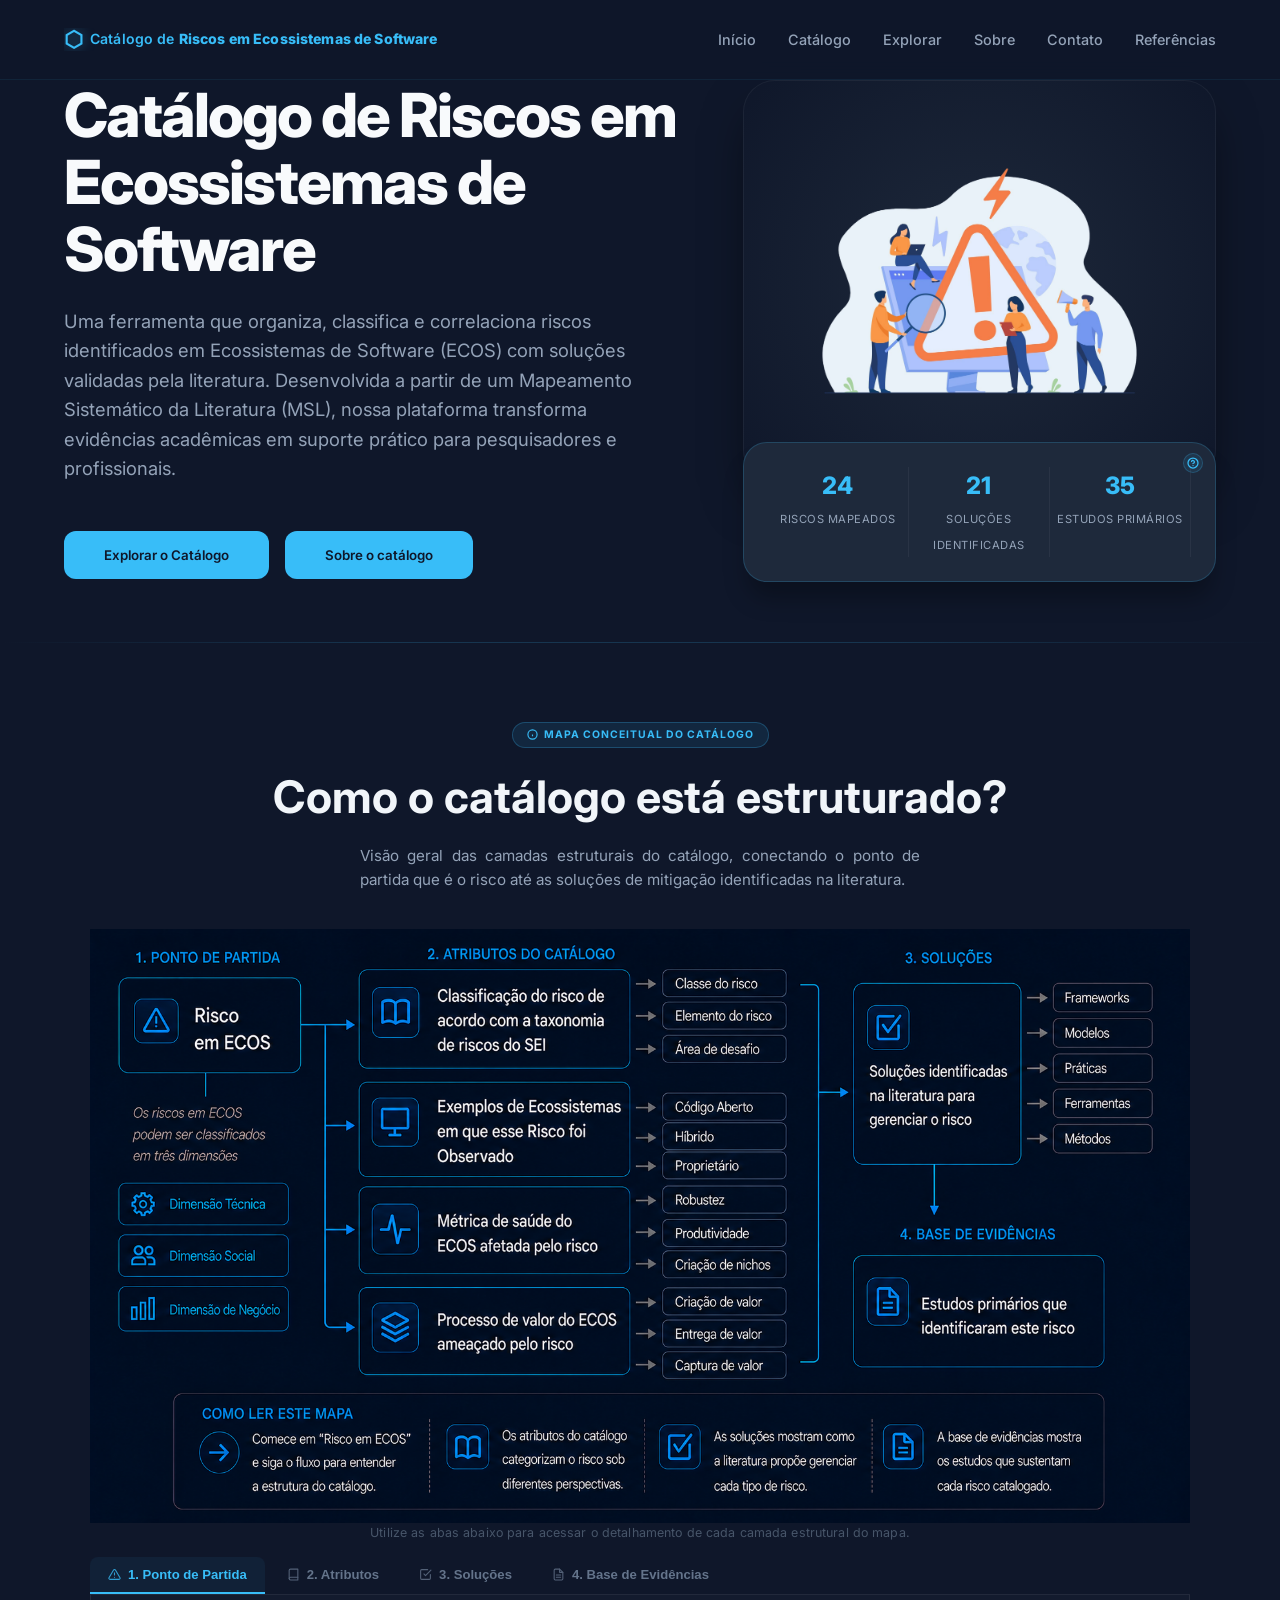
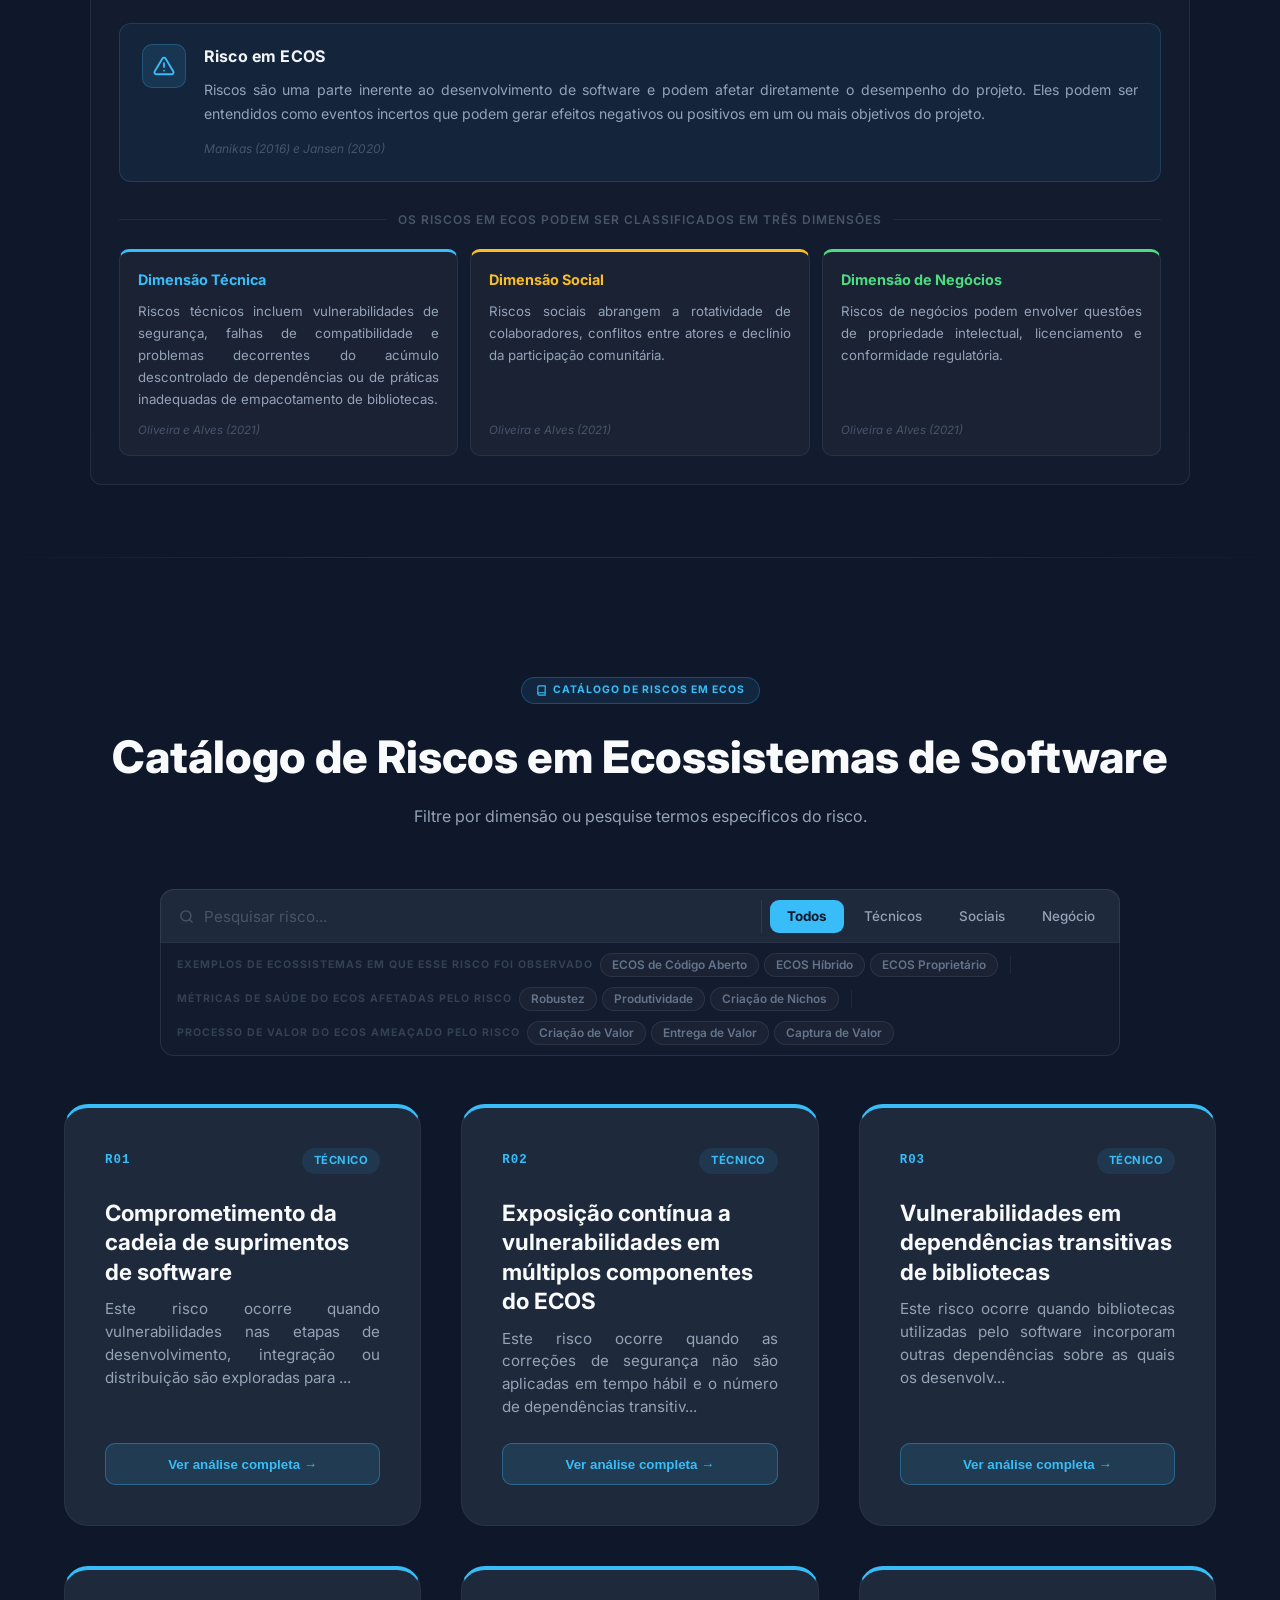
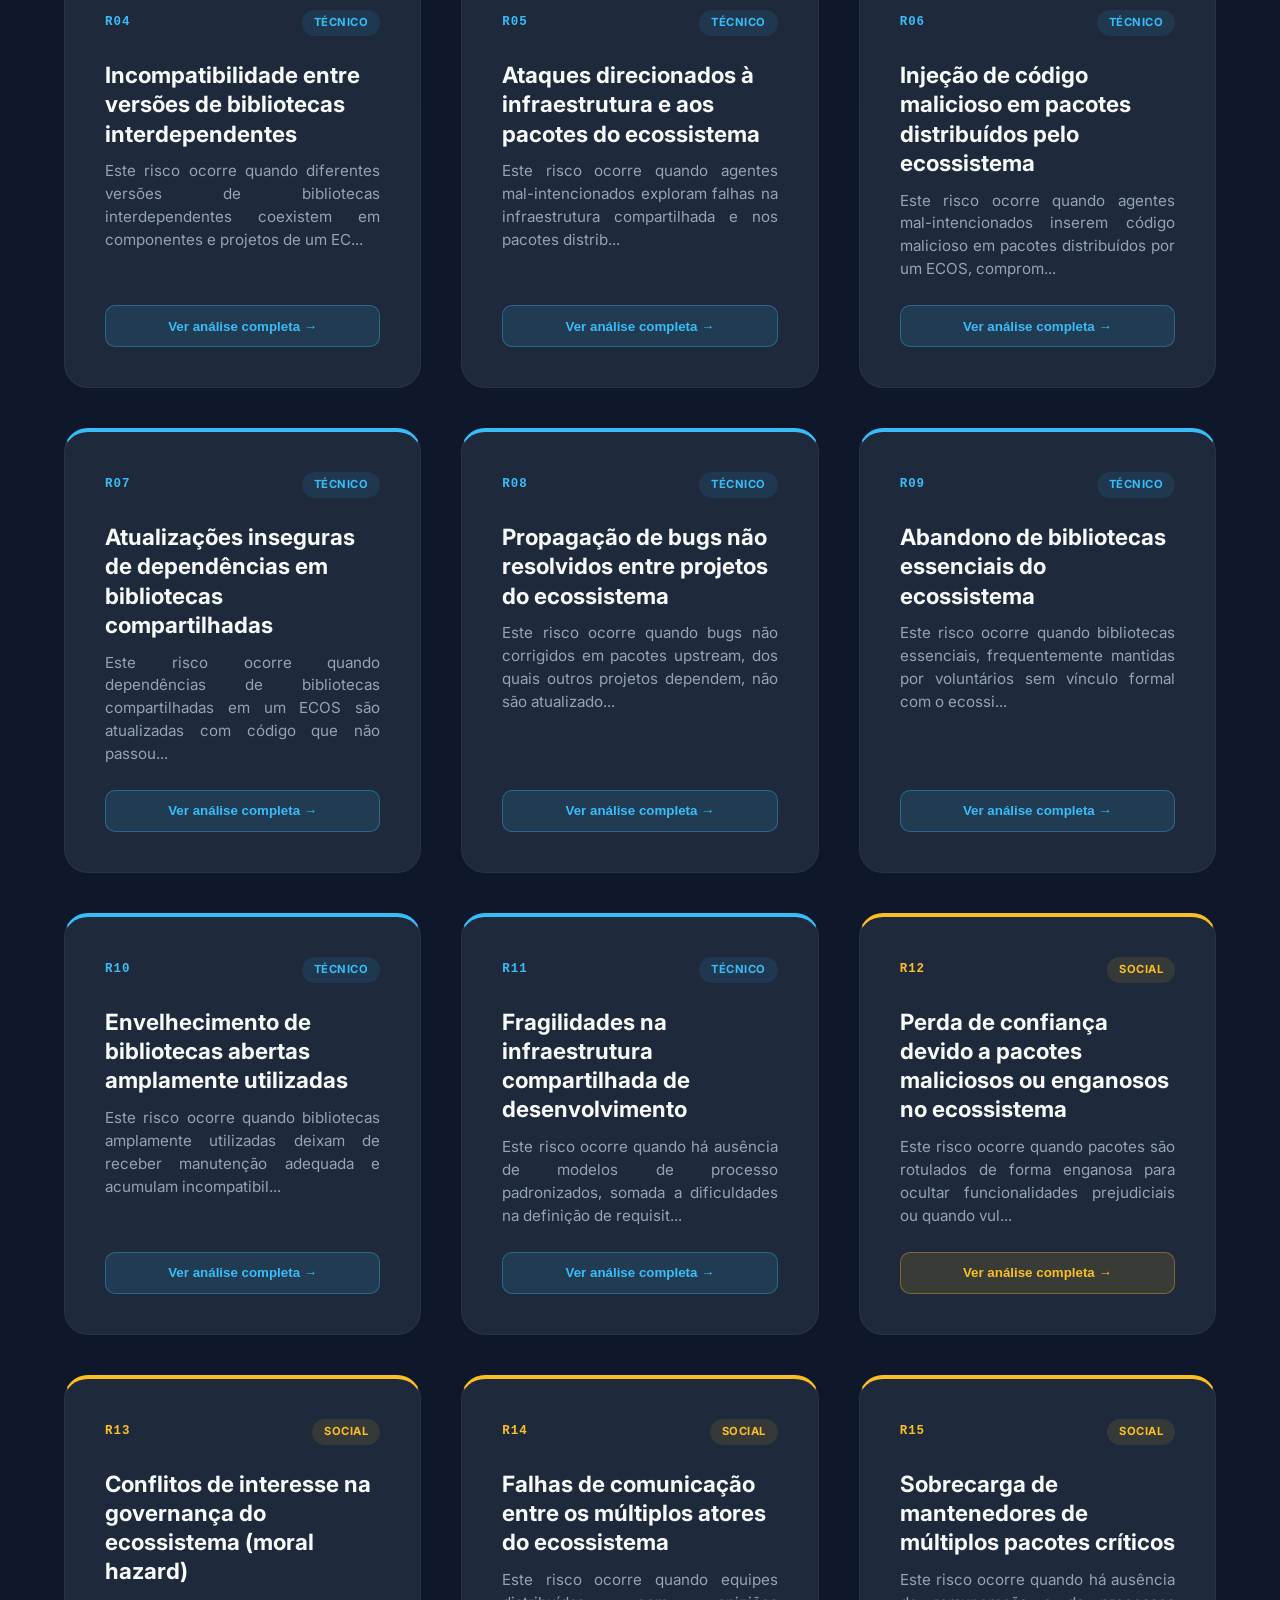
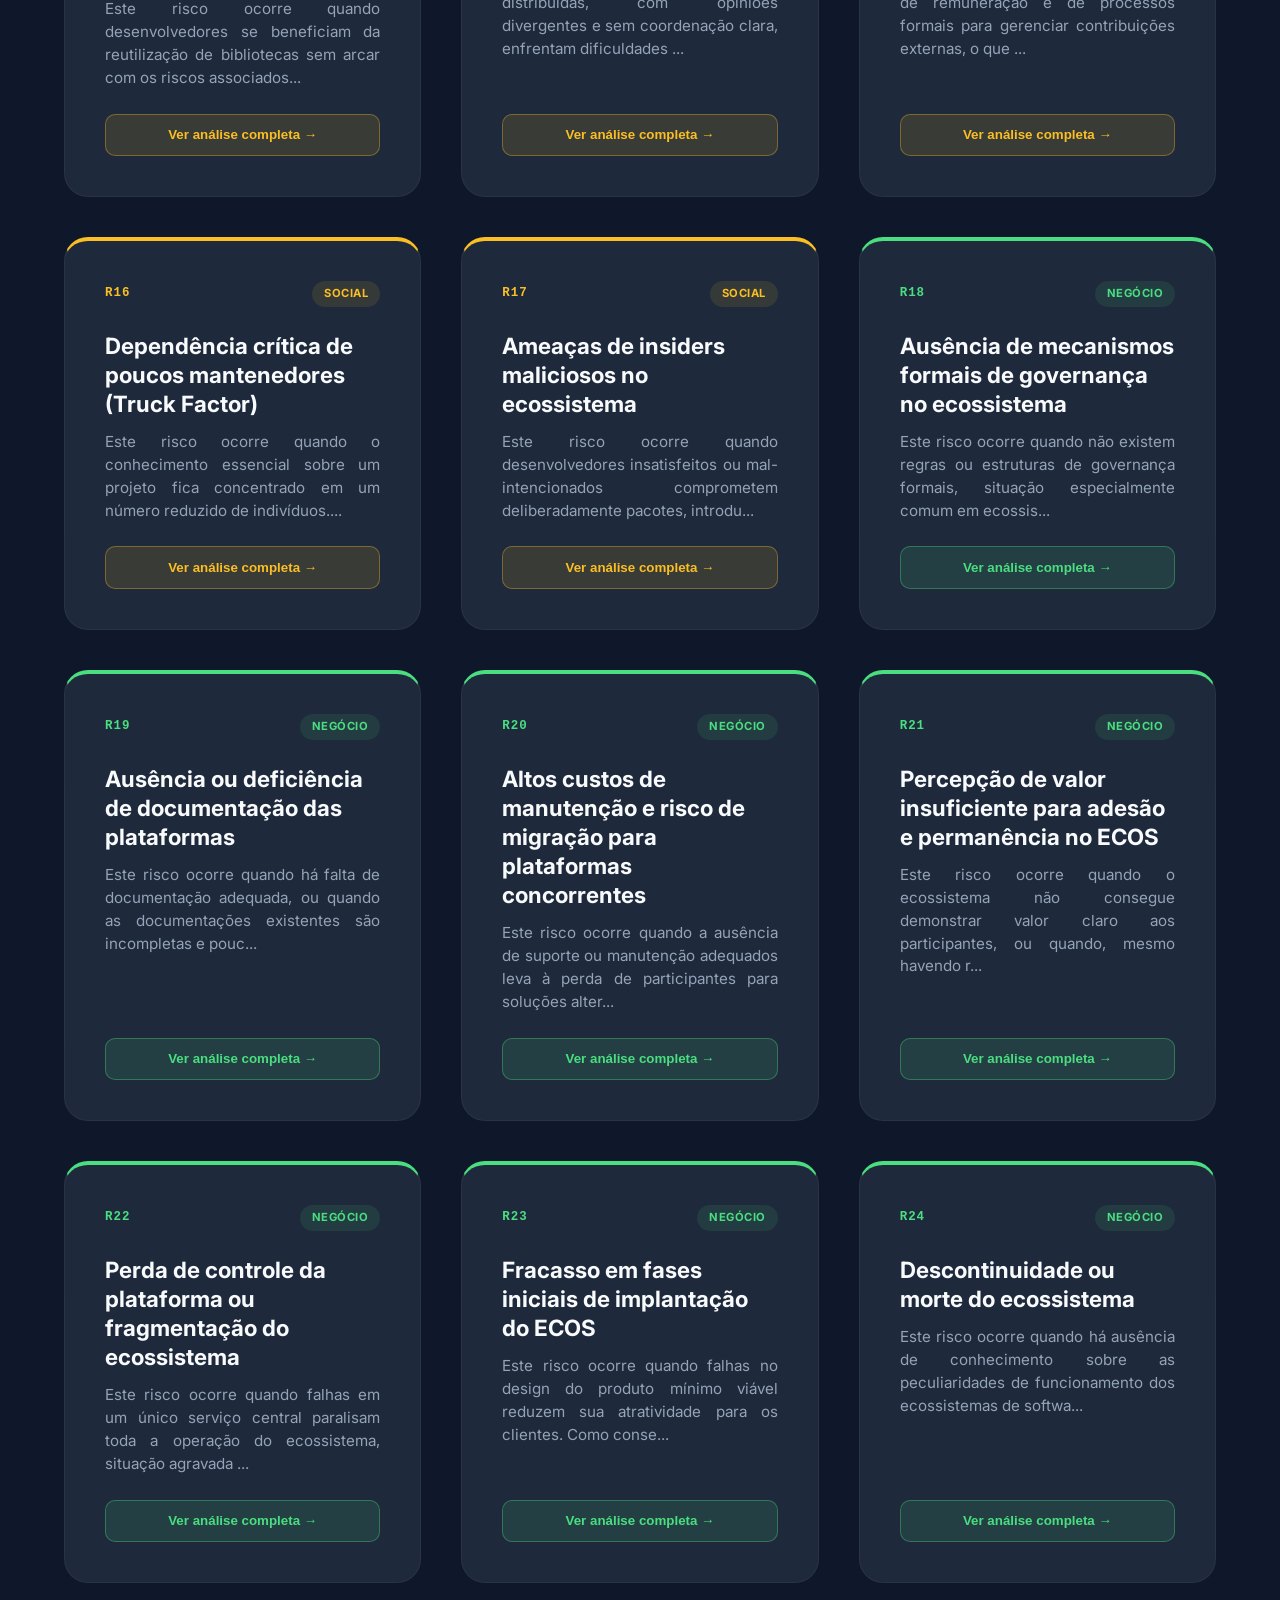
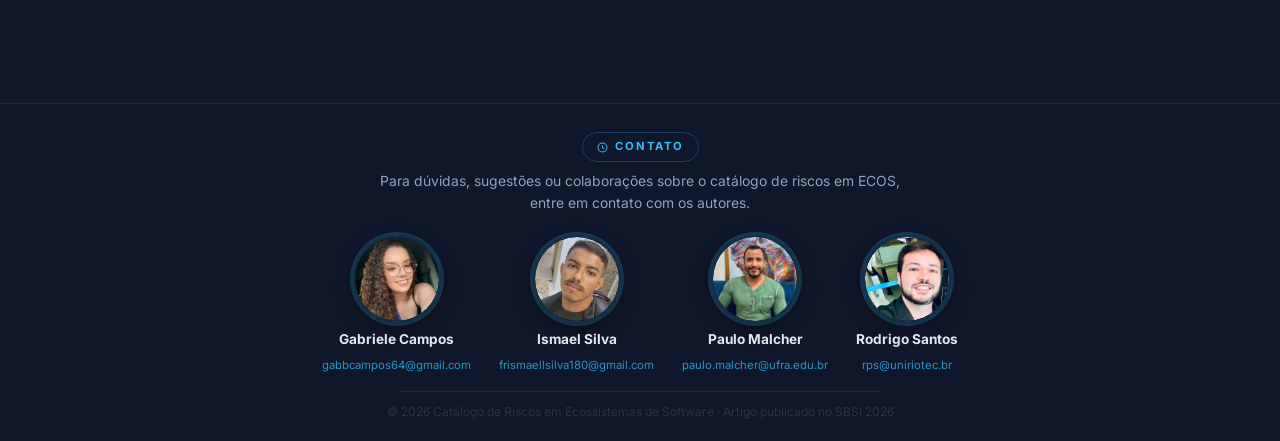
==== commit e44b26f8: "Update index.html" ====
--- a/index.html
+++ b/index.html
@@ -442,7 +442,7 @@
                                         <svg width="16" height="16" viewBox="0 0 24 24" fill="none" stroke="currentColor" stroke-width="2" stroke-linecap="round" stroke-linejoin="round"><polyline points="22 12 18 12 15 21 9 3 6 12 2 12"/></svg>
                                     </div>
                                     <div>
-                                        <h4 class="atb-title">Métricas de Saúde do ECOS Atingida pelo Risco</h4>
+                                        <h4 class="atb-title">Métricas de Saúde do ECOS Afetadas pelo Risco</h4>
                                     </div>
                                 </div>
                                 <p class="atb-desc">Indica onde a vitalidade do ecossistema é prejudicada pelo risco, tendo como base o modelo de Iansiti e Levien (2004).</p>
@@ -453,7 +453,7 @@
                                             <span class="atb-num atb-num-sei">1</span>
                                             <div>
                                                 <strong>Robustez</strong>
-                                                <p>Representa a capacidade de resistir e se recuperar de mudanças, falhas e eventos inesperados.  Um ecossistema robusto consegue continuar operando mesmo diante de vulnerabilidades, abandono de componentes, mudanças tecnológicas ou saída de participantes importantes. Riscos que afetam a robustez podem comprometer a estabilidade e a continuidade do ECOS ao longo do tempo</p>
+                                                <p>Representa a capacidade de resistir e se recuperar de mudanças, falhas e eventos inesperados.  Um ecossistema robusto consegue continuar operando mesmo diante de vulnerabilidades, abandono de componentes, mudanças tecnológicas ou saída de participantes importantes. Riscos que atingem a robustez podem comprometer a estabilidade e a continuidade do ECOS ao longo do tempo</p>
                                                 <p style="margin-top:6px;font-size:0.78rem;color:#64748b;">Responde à pergunta: <em>"O ecossistema continuará funcionando diante de uma crise ou mudança significativa?"</em></p>
                                             </div>
                                         </div>
@@ -461,7 +461,7 @@
                                             <span class="atb-num atb-num-sei">2</span>
                                             <div>
                                                 <strong>Produtividade</strong>
-                                                <p>Representa a capacidade do ecossistema de transformar recursos, conhecimento e inovação em valor para seus participantes. Está relacionada à eficiência do desenvolvimento, integração de componentes, entrega de funcionalidades e geração contínua de benefícios para usuários e organizações. Riscos que afetam a produtividade podem aumentar custos, reduzir a velocidade de evolução da plataforma e dificultar a criação de valor.</p>
+                                                <p>Representa a capacidade do ecossistema de transformar recursos, conhecimento e inovação em valor para seus participantes. Está relacionada à eficiência do desenvolvimento, integração de componentes, entrega de funcionalidades e geração contínua de benefícios para usuários e organizações. Riscos que atingem a produtividade podem aumentar custos, reduzir a velocidade de evolução da plataforma e dificultar a criação de valor.</p>
                                                 <p style="margin-top:6px;font-size:0.78rem;color:#64748b;">Responde à pergunta: <em>"O ecossistema consegue gerar valor de forma eficiente?"</em></p>
                                             </div>
                                         </div>
@@ -469,7 +469,7 @@
                                             <span class="atb-num atb-num-sei">3</span>
                                             <div>
                                                 <strong>Criação de Nichos</strong>
-                                                <p>Representa a capacidade do ecossistema de atrair novos participantes, estimular inovação e criar novas oportunidades de negócio ou colaboração. Ecossistemas saudáveis incentivam o surgimento de novos produtos, serviços, extensões e comunidades, ampliando sua diversidade e capacidade de evolução. Riscos que afetam a criação de nichos podem reduzir a inovação, dificultar a entrada de novos atores e limitar o crescimento do ecossistema.</p>
+                                                <p>Representa a capacidade do ecossistema de atrair novos participantes, estimular inovação e criar novas oportunidades de negócio ou colaboração. Ecossistemas saudáveis incentivam o surgimento de novos produtos, serviços, extensões e comunidades, ampliando sua diversidade e capacidade de evolução. Riscos que atingem  a criação de nichos podem reduzir a inovação, dificultar a entrada de novos atores e limitar o crescimento do ecossistema.</p>
                                                 <p style="margin-top:6px;font-size:0.78rem;color:#64748b;">Responde à pergunta: <em>"O ecossistema continua atraindo inovação e novas oportunidades?"</em></p>
                                             </div>
                                         </div>
@@ -1310,7 +1310,7 @@
                 </div>
                 <div class="filters-chip-sep"></div>
                 <div class="filters-chip-group">
-                    <span class="filters-chip-label">Métricas de Saúde do ECOS atingida pelo Risco</span>
+                    <span class="filters-chip-label">Métricas de Saúde do ECOS Afetadas pelo Risco</span>
                     <div class="ctx-chips">
                         <button class="ctx-chip" data-group="metrica" data-value="Robustez" onclick="toggleChip(this)">Robustez</button>
                         <button class="ctx-chip" data-group="metrica" data-value="Produtividade" onclick="toggleChip(this)">Produtividade</button>
@@ -1418,7 +1418,7 @@
             <!-- BLOCO 2b: Métrica de Saúde -->
             <div class="panel-card">
                 <div class="panel-card-title">
-                    <span>Métricas de Saúde do ECOS atingida pelo Risco</span>
+                    <span>Métricas de Saúde do ECOS Afetadas pelo Risco</span>
                     <button class="help-icon" onclick="abrirAjuda('metrica')" aria-label="Ajuda sobre Métrica de Saúde">
                         <svg width="14" height="14" viewBox="0 0 24 24" fill="none" stroke="currentColor" stroke-width="2.5" stroke-linecap="round" stroke-linejoin="round"><circle cx="12" cy="12" r="10"/><path d="M9.09 9a3 3 0 0 1 5.83 1c0 2-3 3-3 3"/><line x1="12" y1="17" x2="12.01" y2="17"/></svg>
                     </button>
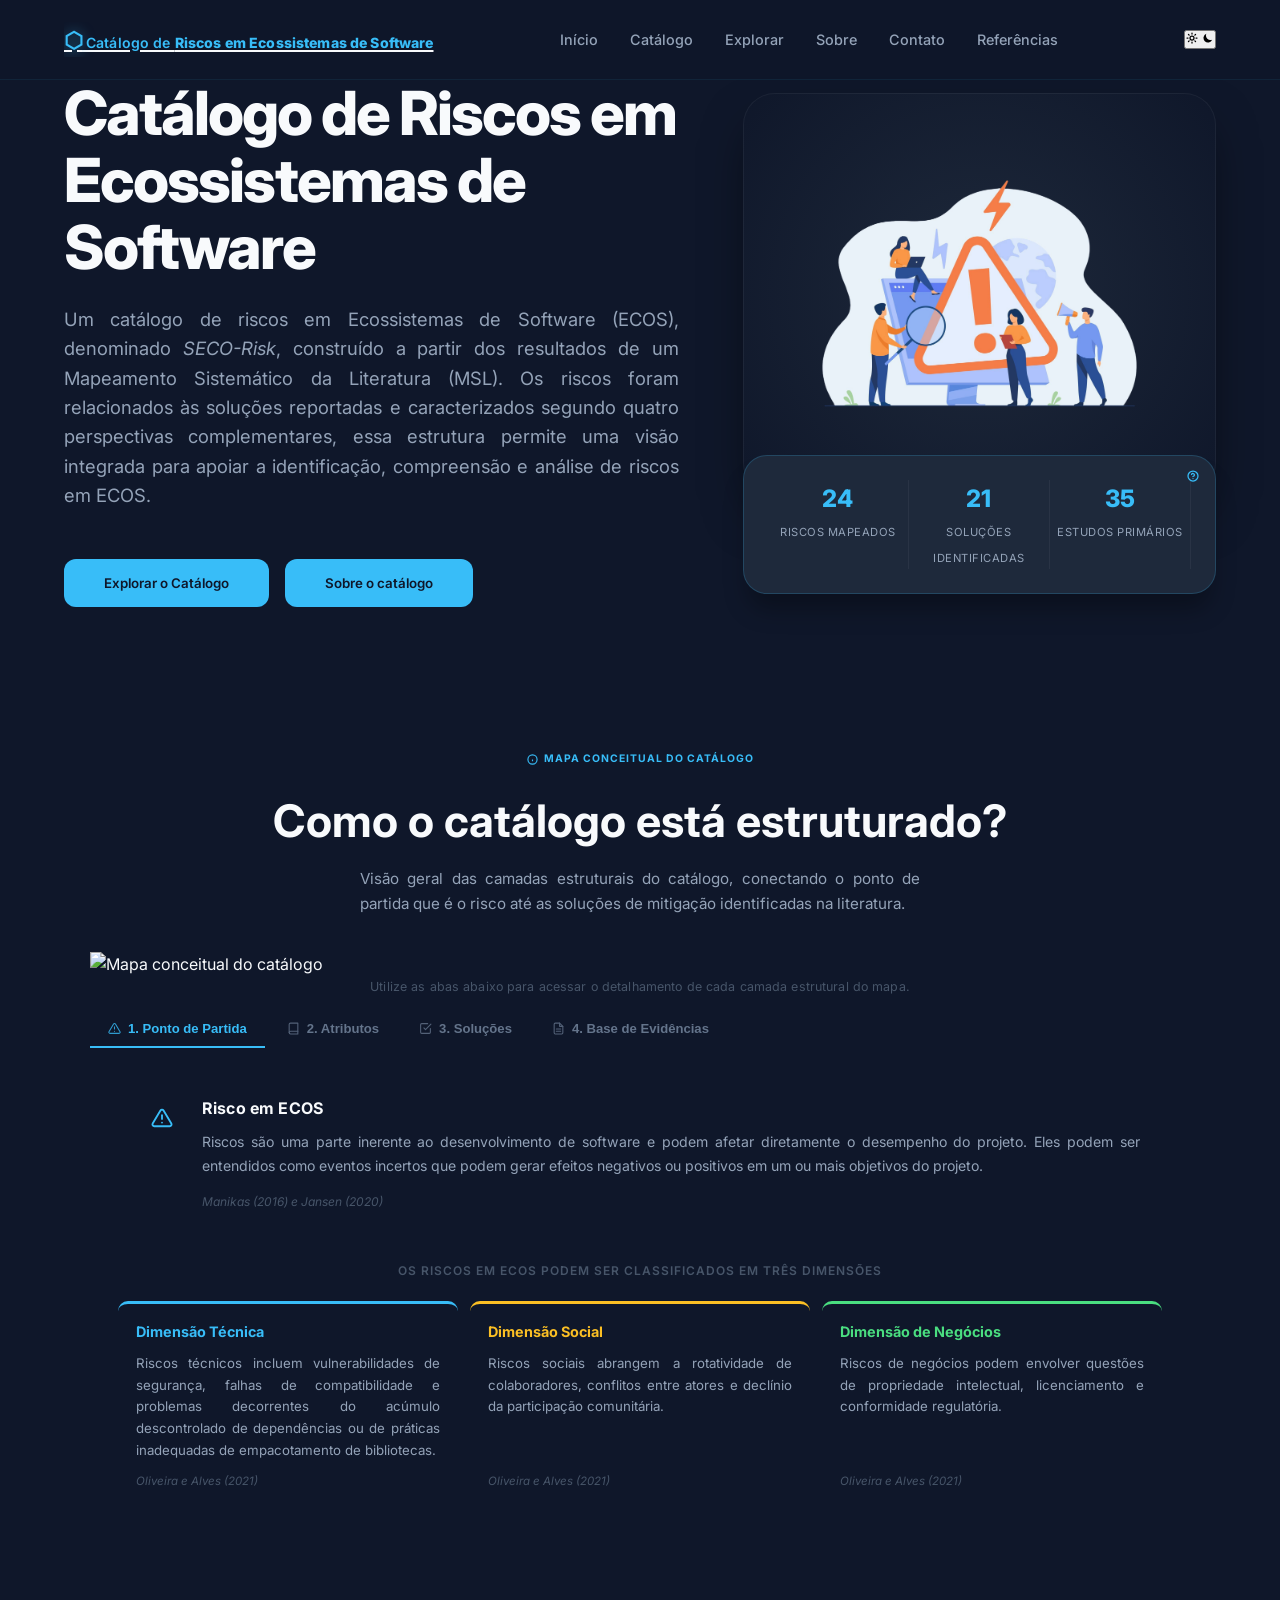
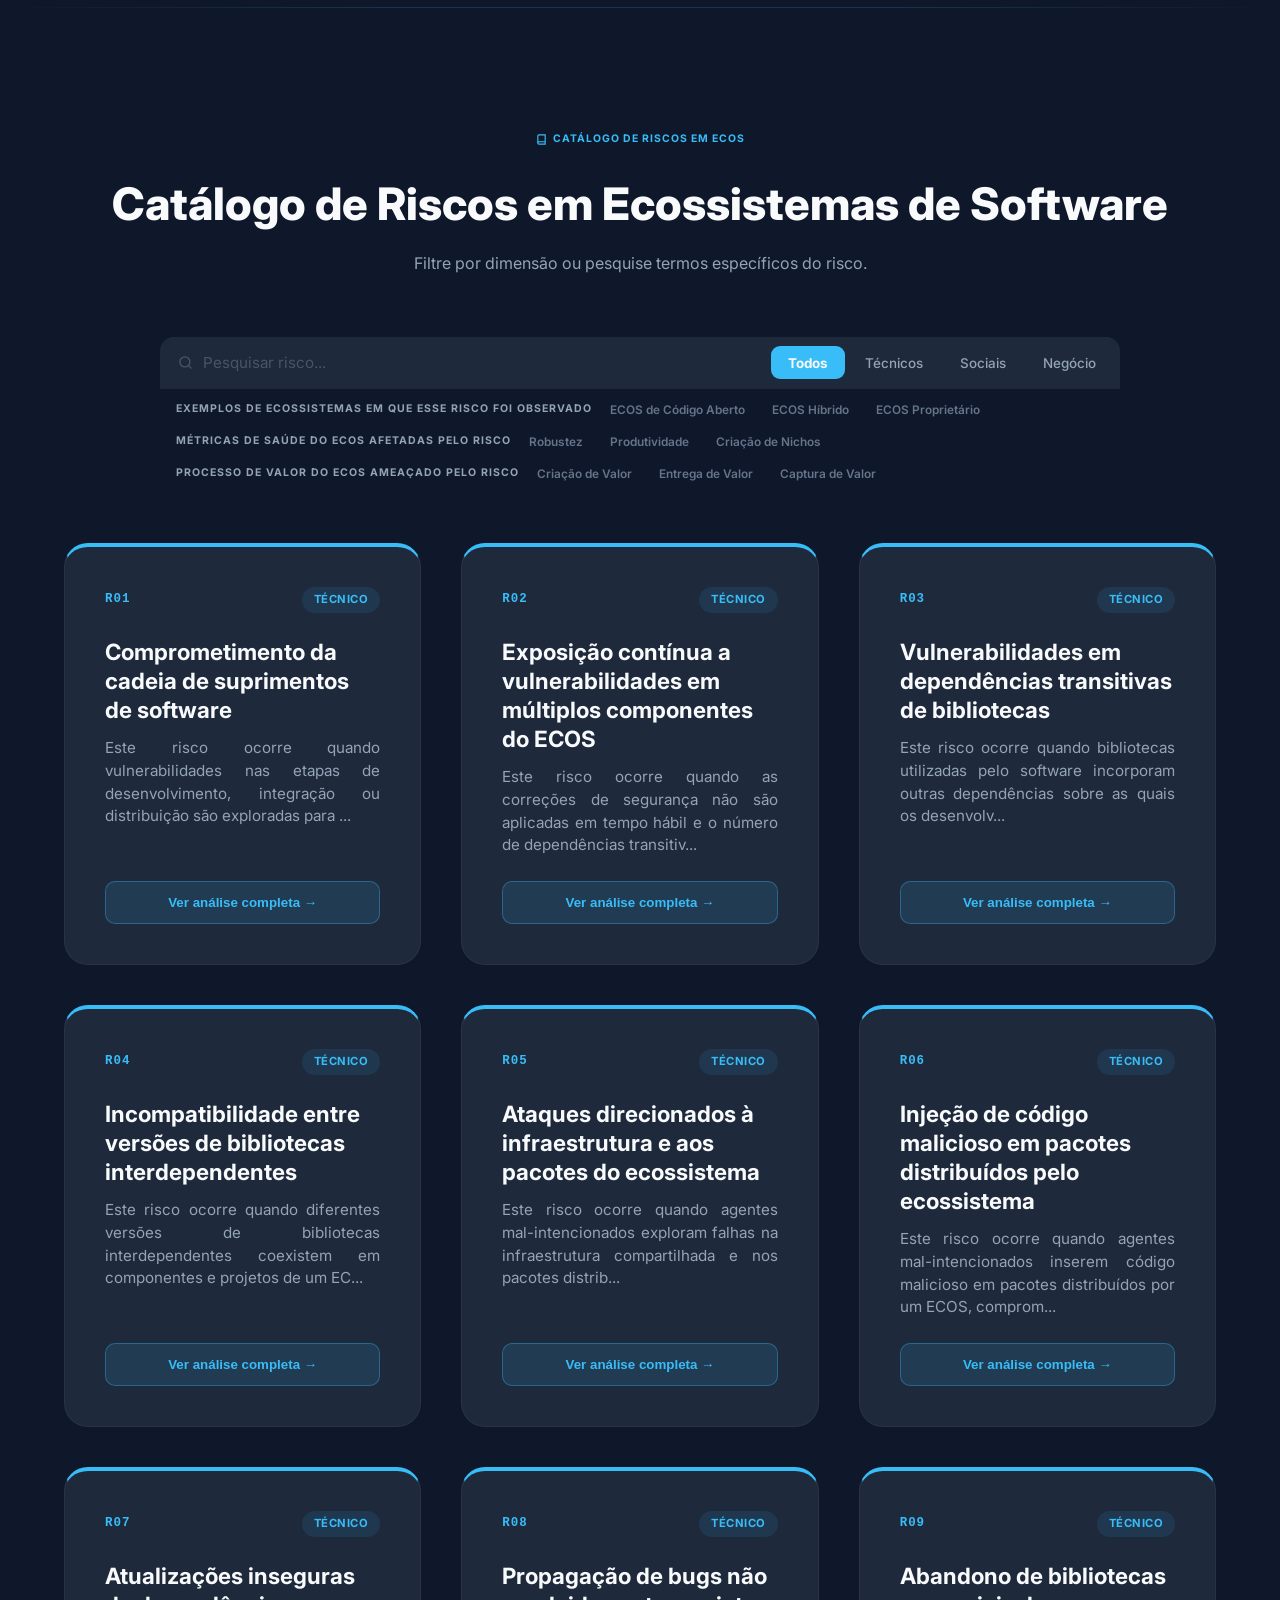
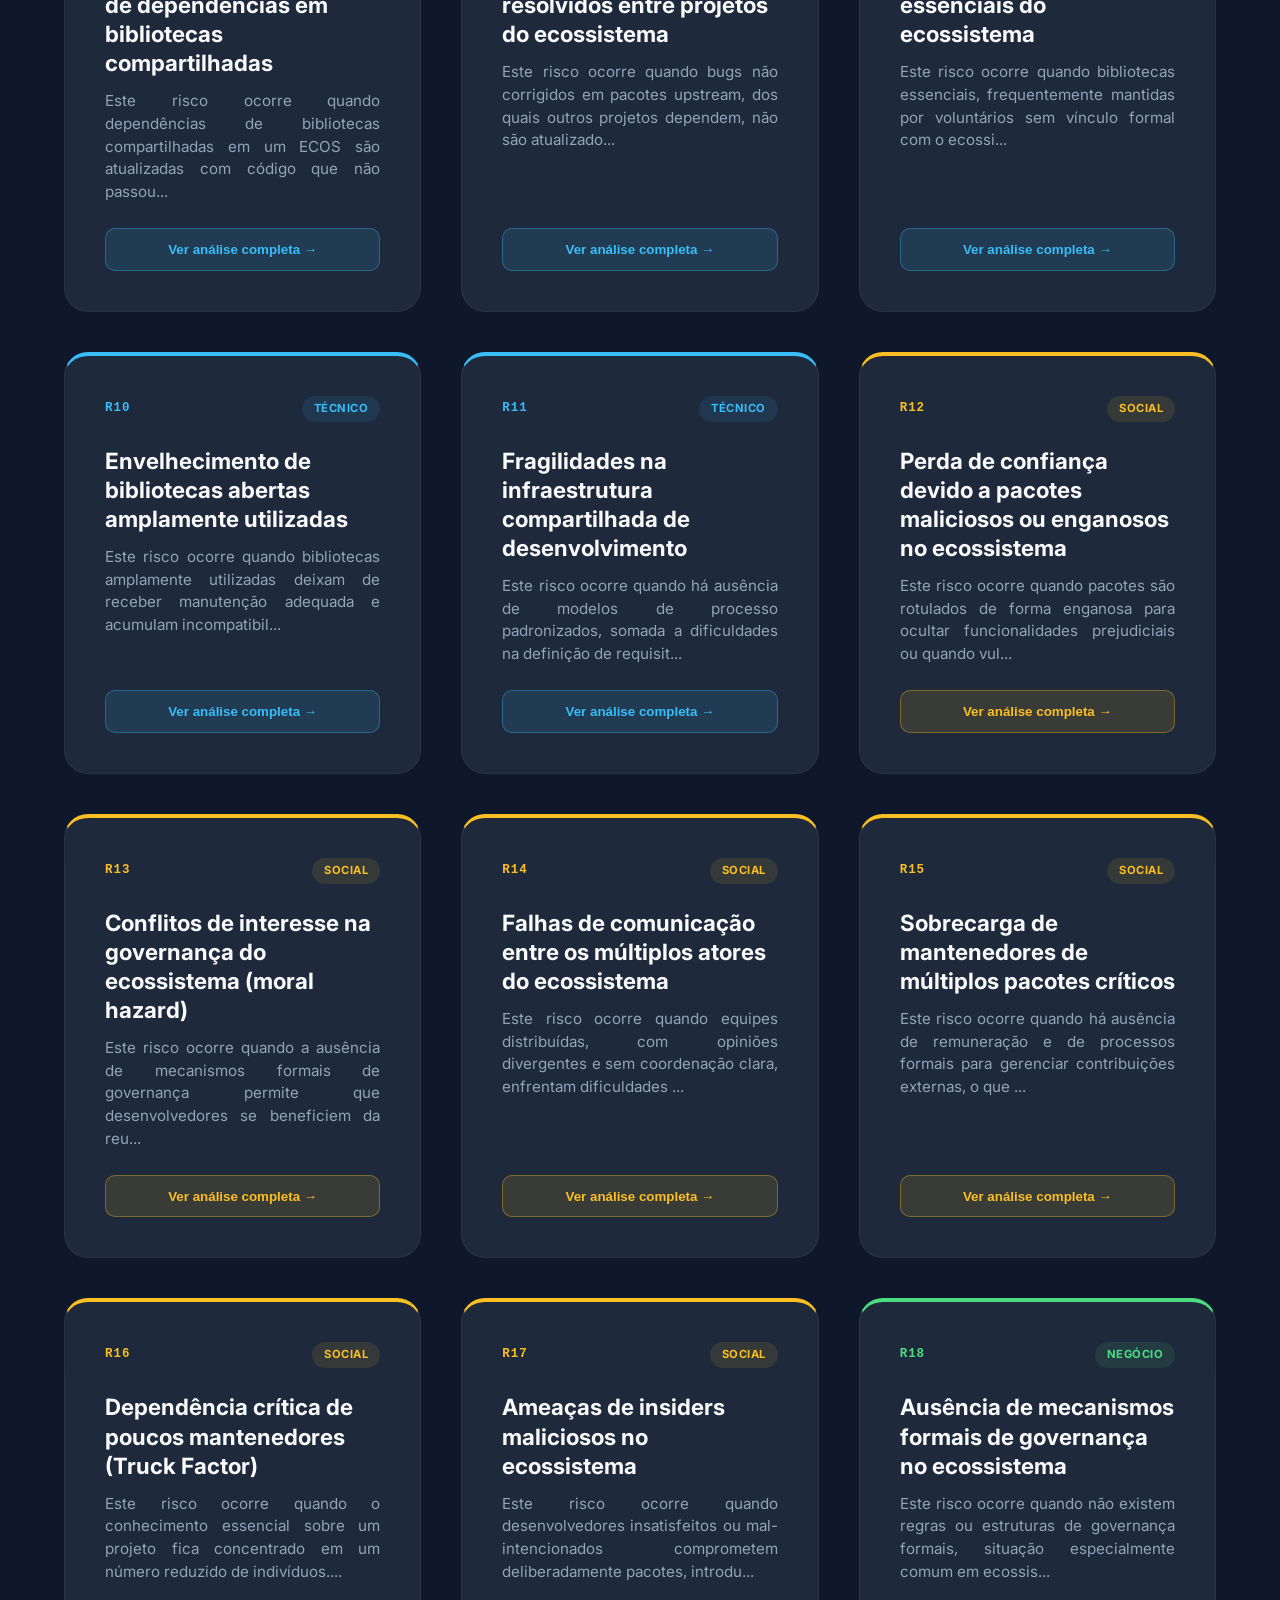
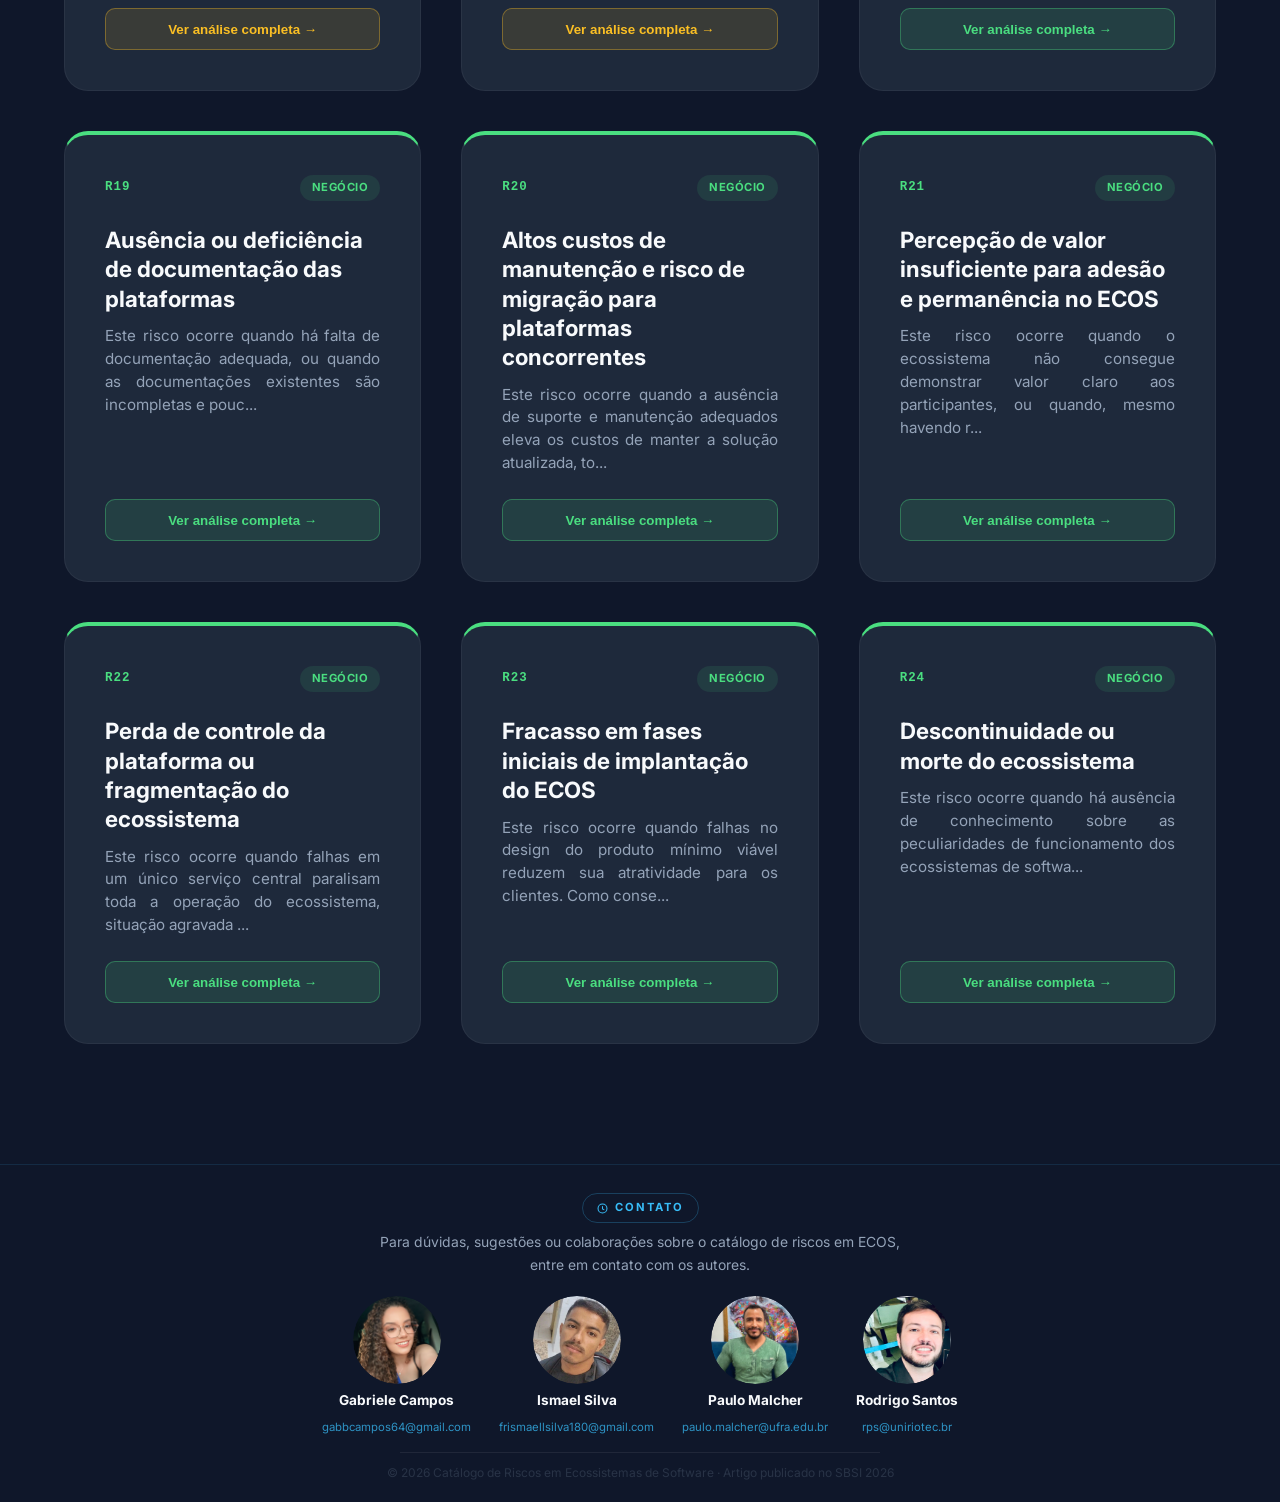
==== commit 9482d7b8: "Update index.html" ====
--- a/index.html
+++ b/index.html
@@ -1,47 +1,18 @@
 <!DOCTYPE html>
 <html lang="pt-br">
 <head>
+    <script>(function(){try{var t=localStorage.getItem('seco-risk-theme');document.documentElement.setAttribute('data-theme', t==='dark' ? 'dark' : 'light');}catch(e){document.documentElement.setAttribute('data-theme','light');}})();</script>
+    
     <meta charset="UTF-8">
     <meta name="viewport" content="width=device-width, initial-scale=1.0">
-    <title>Catálogo de Riscos em ECOS</title>
+    <title>Catálogo de Riscos em Ecossistemas de Software</title>
     <link rel="stylesheet" href="https://fonts.googleapis.com/css2?family=Inter:wght@400;600;800&display=swap">
     <link rel="stylesheet" href="https://cdnjs.cloudflare.com/ajax/libs/font-awesome/6.0.0/css/all.min.css">
     <link rel="icon" type="image/svg+xml" href="data:image/svg+xml,<svg xmlns='http://www.w3.org/2000/svg' viewBox='0 0 100 100'><polygon points='50,5 93,27.5 93,72.5 50,95 7,72.5 7,27.5' fill='none' stroke='%2338bdf8' stroke-width='10'/><polygon points='50,22 78,37.5 78,67.5 50,83 22,67.5 22,37.5' fill='%2338bdf8' opacity='0.2'/></svg>">
     <link rel="stylesheet" href="style.css">
     <style>
-        /* ── Logo refinada ── */
-        .logo {
-            display: flex !important;
-            align-items: center;
-            gap: 8px;
-        }
-        .logo-icon {
-            font-size: 1.4rem;
-            color: #38bdf8;
-            line-height: 1;
-            filter: drop-shadow(0 0 6px rgba(56,189,248,0.55));
-            flex-shrink: 0;
-        }
-        .logo-text {
-            color: #e2e8f0;
-            font-weight: 600;
-            font-size: 0.88rem;
-            letter-spacing: 0.01em;
-            white-space: nowrap;
-            overflow: hidden;
-            text-overflow: ellipsis;
-        }
-        .logo-highlight { color: #38bdf8; font-weight: 800; }
-        .logo-sub { color: #94a3b8; font-weight: 400; font-size: 0.82rem; }
-        .logo-text-long  { display: inline; }
-        .logo-text-short { display: none; }
-        @media (max-width: 1024px) {
-            .logo-text-long  { display: none; }
-            .logo-text-short { display: inline; }
-            .logo-text { font-size: 0.8rem; }
-        }
-
-        /* ── Hero centralizado ── */
+                /* ── Hero centralizado (telas estreitas) ── */
+        @media (max-width: 1100px) {
         .hero-content {
             flex-direction: column !important;
             align-items: center !important;
@@ -69,18 +40,19 @@
             max-width: 1000px;
             width: 100%;
         }
+        }
     </style>
     <style>
         /* AUTOCOMPLETE */
         .autocomplete-wrap { position:relative; flex:1; min-width:0; }
         .autocomplete-wrap #searchInput { width:100%; max-width:100%; margin:0; }
-        .autocomplete-list { position:absolute; top:calc(100% + 4px); left:0; right:0; background:#1e293b; border:1px solid rgba(255,255,255,0.08); border-radius:12px; list-style:none; padding:4px; margin:0; z-index:500; box-shadow:0 8px 24px rgba(0,0,0,0.4); max-height:320px; overflow-y:auto; }
+        .autocomplete-list { position:absolute; top:calc(100% + 4px); left:0; right:0; background:var(--card-bg); border:1px solid rgba(var(--overlay-rgb), 0.08); border-radius:12px; list-style:none; padding:4px; margin:0; z-index:500; box-shadow:0 8px 24px rgba(0,0,0,0.4); max-height:320px; overflow-y:auto; }
         .autocomplete-list li { display:flex; align-items:center; gap:10px; padding:9px 12px; border-radius:8px; cursor:pointer; transition:background 0.12s; }
-        .autocomplete-list li:hover, .autocomplete-list li.ac-active { background:rgba(255,255,255,0.05); }
+        .autocomplete-list li:hover, .autocomplete-list li.ac-active { background:rgba(var(--overlay-rgb), 0.05); }
         .ac-id { font-size:0.67rem; font-weight:700; font-family:monospace; color:#475569; flex-shrink:0; min-width:26px; }
         .ac-body { flex:1; min-width:0; }
-        .ac-title { font-size:0.875rem; font-weight:400; color:#cbd5e1; white-space:nowrap; overflow:hidden; text-overflow:ellipsis; display:block; }
-        .ac-title mark { background:transparent; color:#f8fafc; font-weight:600; }
+        .ac-title { font-size:0.875rem; font-weight:400; color:var(--text-mid); white-space:nowrap; overflow:hidden; text-overflow:ellipsis; display:block; }
+        .ac-title mark { background:transparent; color:var(--text-high); font-weight:600; }
         .ac-empty { padding:12px; font-size:0.82rem; color:#475569; text-align:center; }
 
         /* ── ÁREA DE FILTROS UNIFICADA ── */
@@ -92,22 +64,22 @@
         .filters-row-main {
             display:flex; align-items:center; gap:0;
             background:var(--card-bg);
-            border:1px solid rgba(255,255,255,.09);
+            border:1px solid rgba(var(--overlay-rgb), .09);
             border-radius:14px 14px 0 0;
-            border-bottom:1px solid rgba(255,255,255,.05);
+            border-bottom:1px solid rgba(var(--overlay-rgb), .05);
             padding:7px 7px 7px 18px;
             transition:border-color .25s, box-shadow .25s;
         }
         .filters-row-main:focus-within {
-            border-color:rgba(56,189,248,.35);
-            box-shadow:0 0 0 3px rgba(56,189,248,.07);
+            border-color:rgba(var(--accent-rgb), .35);
+            box-shadow:0 0 0 3px rgba(var(--accent-rgb), .07);
         }
         .filters-search {
             display:flex; align-items:center; gap:10px; flex:1; min-width:0;
             color:#475569;
         }
         .filters-search svg { flex-shrink:0; transition:color .2s; }
-        .filters-row-main:focus-within .filters-search svg { color:#38bdf8; }
+        .filters-row-main:focus-within .filters-search svg { color:var(--accent); }
 
         #searchInput {
             flex:1; width:100%; max-width:100%; display:block; margin:0;
@@ -120,7 +92,7 @@
 
         .filters-dim {
             display:flex; align-items:center; gap:3px;
-            border-left:1px solid rgba(255,255,255,.08); padding-left:8px; flex-shrink:0;
+            border-left:1px solid rgba(var(--overlay-rgb), .08); padding-left:8px; flex-shrink:0;
         }
         .btn-filter {
             background:transparent; color:var(--text-low);
@@ -130,52 +102,52 @@
             font-weight:500; font-size:0.84rem; white-space:nowrap;
             font-family:'Inter',sans-serif;
         }
-        .btn-filter:hover { background:rgba(255,255,255,.06); color:var(--text-high); }
-        .btn-filter.active { background:var(--accent); color:#0f172a; font-weight:700; }
+        .btn-filter:hover { background:rgba(var(--overlay-rgb), .06); color:var(--text-high); }
+        .btn-filter.active { background:var(--accent); color: var(--on-accent); font-weight:700; }
 
         /* Linha 2: chips de contexto */
         .filters-row-chips {
             display:flex; align-items:center; flex-wrap:wrap; gap:10px;
-            background:rgba(255,255,255,.02);
-            border:1px solid rgba(255,255,255,.09); border-top:none;
+            background:rgba(var(--overlay-rgb), .02);
+            border:1px solid rgba(var(--overlay-rgb), .09); border-top:none;
             border-radius:0 0 14px 14px;
             padding:10px 16px;
         }
         .filters-chip-group { display:flex; align-items:center; gap:7px; flex-wrap:wrap; }
-        .filters-chip-label { font-size:0.66rem; font-weight:700; text-transform:uppercase; letter-spacing:1px; color:#334155; white-space:nowrap; }
-        .filters-chip-sep { width:1px; height:18px; background:rgba(255,255,255,.06); flex-shrink:0; margin:0 2px; }
+        .filters-chip-label { font-size:0.66rem; font-weight:700; text-transform:uppercase; letter-spacing:1px; color:var(--text-low); white-space:nowrap; }
+        .filters-chip-sep { width:1px; height:18px; background:rgba(var(--overlay-rgb), .06); flex-shrink:0; margin:0 2px; }
 
         /* Chips */
         .ctx-chips { display:flex; flex-wrap:wrap; gap:5px; }
-        .ctx-chip { padding:4px 11px; border-radius:100px; border:1px solid rgba(255,255,255,.08); background:rgba(255,255,255,.03); color:#64748b; font-family:'Inter',sans-serif; font-size:0.74rem; font-weight:600; cursor:pointer; transition:all .15s; white-space:nowrap; }
-        .ctx-chip:hover { border-color:rgba(56,189,248,.3); color:#94a3b8; background:rgba(56,189,248,.06); }
-        .ctx-chip.active { background:rgba(56,189,248,.12); border-color:rgba(56,189,248,.4); color:#38bdf8; }
+        .ctx-chip { padding:4px 11px; border-radius:100px; border:1px solid rgba(var(--overlay-rgb), .08); background:rgba(var(--overlay-rgb), .03); color:#64748b; font-family:'Inter',sans-serif; font-size:0.74rem; font-weight:600; cursor:pointer; transition:all .15s; white-space:nowrap; }
+        .ctx-chip:hover { border-color:rgba(var(--accent-rgb), .3); color:var(--text-low); background:rgba(var(--accent-rgb), .06); }
+        .ctx-chip.active { background:rgba(var(--accent-rgb), .12); border-color:rgba(var(--accent-rgb), .4); color:var(--accent); }
 
         /* Limpar */
-        .ctx-clear { display:inline-flex; align-items:center; gap:5px; margin-left:auto; padding:4px 10px; border-radius:100px; border:1px solid rgba(255,255,255,.07); background:transparent; color:#475569; font-size:0.71rem; font-weight:600; cursor:pointer; font-family:'Inter',sans-serif; transition:all .15s; white-space:nowrap; }
+        .ctx-clear { display:inline-flex; align-items:center; gap:5px; margin-left:auto; padding:4px 10px; border-radius:100px; border:1px solid rgba(var(--overlay-rgb), .07); background:transparent; color:#475569; font-size:0.71rem; font-weight:600; cursor:pointer; font-family:'Inter',sans-serif; transition:all .15s; white-space:nowrap; }
         .ctx-clear:hover { border-color:rgba(248,113,113,.3); color:#f87171; background:rgba(248,113,113,.05); }
 
         /* Hint de resultados */
-        .ctx-hint { font-size:0.73rem; color:#38bdf8; font-weight:500; padding:0 2px; }
+        .ctx-hint { font-size:0.73rem; color:var(--accent); font-weight:500; padding:0 2px; }
 
         /* Relevância nos cards — FIX: não sobrescreve borda da dimensão */
         .card-footer-area { display:flex; flex-direction:column; gap:10px; margin-top:auto; }
         .card-footer-area .btn-ver-mais { margin-top:0; width:100%; }
         .card-main-content { display:flex; flex-direction:column; flex:1; }
-        .card .ctx-relevance { display:none; align-items:center; gap:5px; font-size:0.65rem; font-weight:700; text-transform:uppercase; letter-spacing:1px; color:#38bdf8; padding:3px 9px; background:rgba(56,189,248,.10); border:1px solid rgba(56,189,248,.25); border-radius:100px; width:fit-content; }
+        .card .ctx-relevance { display:none; align-items:center; gap:5px; font-size:0.65rem; font-weight:700; text-transform:uppercase; letter-spacing:1px; color:var(--accent); padding:3px 9px; background:rgba(var(--accent-rgb), .10); border:1px solid rgba(var(--accent-rgb), .25); border-radius:100px; width:fit-content; }
         .card.ctx-highlighted .ctx-relevance { display:inline-flex; }
         /* Removido: .card.ctx-highlighted { border-color:... } — preserva cor da dimensão */
         .card.ctx-dim { opacity:0.42; }
 
         /* Estado vazio */
-        .ctx-empty-state { display:none; flex-direction:column; align-items:center; justify-content:center; text-align:center; gap:12px; padding:56px 24px; margin-bottom:24px; background:rgba(255,255,255,.02); border:1px dashed rgba(255,255,255,.08); border-radius:16px; color:#475569; }
+        .ctx-empty-state { display:none; flex-direction:column; align-items:center; justify-content:center; text-align:center; gap:12px; padding:56px 24px; margin-bottom:24px; background:rgba(var(--overlay-rgb), .02); border:1px dashed rgba(var(--overlay-rgb), .08); border-radius:16px; color:#475569; }
         .ctx-empty-state svg { opacity:0.35; }
         .ctx-empty-state p { font-size:0.92rem; font-weight:600; color:#64748b; margin:0; line-height:1.5; }
-        .ctx-empty-state span { font-size:0.78rem; color:#334155; }
+        .ctx-empty-state span { font-size:0.78rem; color:var(--text-low); }
 
         @media (max-width:700px) {
             .filters-row-main { flex-wrap:wrap; padding:10px 12px; gap:8px; }
-            .filters-dim { border-left:none; border-top:1px solid rgba(255,255,255,.07); padding:8px 0 0; width:100%; flex-wrap:wrap; }
+            .filters-dim { border-left:none; border-top:1px solid rgba(var(--overlay-rgb), .07); padding:8px 0 0; width:100%; flex-wrap:wrap; }
             .filters-row-chips { gap:8px; }
             .filters-chip-sep { display:none; }
         }
@@ -185,10 +157,10 @@
 
     <header class="navbar">
         <nav class="nav-container">
-            <div class="logo">
+            <a href="index.html" class="logo" aria-label="Catálogo de Riscos em Ecossistemas de Software">
                 <span class="logo-icon">⬡</span>
-                <span class="logo-text">Catálogo de <span class="logo-highlight logo-text-long">Riscos em Ecossistemas de Software</span><span class="logo-highlight logo-text-short">Riscos em ECOS</span></span>
-            </div>
+                <span class="logo-text">Catálogo de <span class="logo-highlight">Riscos em Ecossistemas de Software</span></span>
+            </a>
             <ul class="nav-links" id="navLinks">
                 <li><a href="index.html" onclick="closeMenu()">Início</a></li>
                 <li><a href="index.html#catalogo" onclick="closeMenu()">Catálogo</a></li>
@@ -197,6 +169,13 @@
                 <li><a href="index.html#contato" onclick="closeMenu()">Contato</a></li>
                 <li><a href="referencias.html" onclick="closeMenu()">Referências</a></li>
             </ul>
+            <button class="theme-toggle" id="themeToggle" type="button" role="switch" aria-checked="false" aria-label="Alternar entre modo dia e modo noturno">
+                <span class="theme-toggle-track">
+                    <span class="theme-toggle-icon theme-toggle-icon-sun" aria-hidden="true"><svg width="12" height="12" viewBox="0 0 24 24" fill="none" stroke="currentColor" stroke-width="2.5" stroke-linecap="round"><circle cx="12" cy="12" r="4"/><path d="M12 2v2M12 20v2M4.93 4.93l1.41 1.41M17.66 17.66l1.41 1.41M2 12h2M20 12h2M4.93 19.07l1.41-1.41M17.66 6.34l1.41-1.41"/></svg></span>
+                    <span class="theme-toggle-icon theme-toggle-icon-moon" aria-hidden="true"><svg width="12" height="12" viewBox="0 0 24 24" fill="currentColor"><path d="M20.354 15.354A9 9 0 018.646 3.646 9.003 9.003 0 1020.354 15.354z"/></svg></span>
+                    <span class="theme-toggle-thumb"></span>
+                </span>
+            </button>
             <button class="hamburger" id="hamburger" aria-label="Menu" onclick="toggleMenu()">
                 <span></span><span></span><span></span>
             </button>
@@ -208,7 +187,7 @@
             <article class="hero-text">
                 <h1>Catálogo de Riscos em Ecossistemas de Software</h1>
                 
-                <p>Uma ferramenta que organiza, classifica e correlaciona riscos identificados em Ecossistemas de Software (ECOS) com soluções validadas pela literatura. Desenvolvida a partir de um Mapeamento Sistemático da Literatura (MSL), nossa plataforma transforma evidências acadêmicas em suporte prático para pesquisadores e profissionais.</p>
+                <p>Um catálogo de riscos em Ecossistemas de Software (ECOS), denominado <em>SECO-Risk</em>, construído a partir dos resultados de um Mapeamento Sistemático da Literatura (MSL). Os riscos foram relacionados às soluções reportadas e caracterizados segundo quatro perspectivas complementares, essa estrutura permite uma visão integrada para apoiar a identificação, compreensão e análise de riscos em ECOS.</p>
                 
                 <div class="hero-btns">
                     <button class="btn-primary" onclick="document.getElementById('catalogo').scrollIntoView({behavior: 'smooth'})">
@@ -263,7 +242,8 @@
                 <p class="mmx-sub">Visão geral das camadas estruturais do catálogo, conectando o ponto de partida que é o risco até as soluções de mitigação identificadas na literatura.</p>
             </header>
 
-            <img src="estrutura.png" class="mmx-map-img" alt="Mapa conceitual do catálogo" draggable="false" />
+            <img src="estrutura.png" class="mmx-map-img mmx-map-img-dark" alt="Mapa conceitual do catálogo" draggable="false" />
+            <img src="estrutura-dia.png" class="mmx-map-img mmx-map-img-light" alt="Mapa conceitual do catálogo" draggable="false" />
 
             <!-- ── ABAS INTERATIVAS ── -->
             <div class="mmx-tabs" id="mmxTabs">
@@ -442,7 +422,7 @@
                                         <svg width="16" height="16" viewBox="0 0 24 24" fill="none" stroke="currentColor" stroke-width="2" stroke-linecap="round" stroke-linejoin="round"><polyline points="22 12 18 12 15 21 9 3 6 12 2 12"/></svg>
                                     </div>
                                     <div>
-                                        <h4 class="atb-title">Métricas de Saúde do ECOS Afetadas pelo Risco</h4>
+                                        <h4 class="atb-title">Métricas de Saúde do ECOS Atingidas pelo Risco</h4>
                                     </div>
                                 </div>
                                 <p class="atb-desc">Indica onde a vitalidade do ecossistema é prejudicada pelo risco, tendo como base o modelo de Iansiti e Levien (2004).</p>
@@ -453,7 +433,7 @@
                                             <span class="atb-num atb-num-sei">1</span>
                                             <div>
                                                 <strong>Robustez</strong>
-                                                <p>Representa a capacidade de resistir e se recuperar de mudanças, falhas e eventos inesperados.  Um ecossistema robusto consegue continuar operando mesmo diante de vulnerabilidades, abandono de componentes, mudanças tecnológicas ou saída de participantes importantes. Riscos que atingem a robustez podem comprometer a estabilidade e a continuidade do ECOS ao longo do tempo</p>
+                                                <p>Representa a capacidade de resistir e se recuperar de mudanças, falhas e eventos inesperados.  Um ecossistema robusto consegue continuar operando mesmo diante de vulnerabilidades, abandono de componentes, mudanças tecnológicas ou saída de participantes importantes. Riscos que afetam a robustez podem comprometer a estabilidade e a continuidade do ECOS ao longo do tempo</p>
                                                 <p style="margin-top:6px;font-size:0.78rem;color:#64748b;">Responde à pergunta: <em>"O ecossistema continuará funcionando diante de uma crise ou mudança significativa?"</em></p>
                                             </div>
                                         </div>
@@ -461,7 +441,7 @@
                                             <span class="atb-num atb-num-sei">2</span>
                                             <div>
                                                 <strong>Produtividade</strong>
-                                                <p>Representa a capacidade do ecossistema de transformar recursos, conhecimento e inovação em valor para seus participantes. Está relacionada à eficiência do desenvolvimento, integração de componentes, entrega de funcionalidades e geração contínua de benefícios para usuários e organizações. Riscos que atingem a produtividade podem aumentar custos, reduzir a velocidade de evolução da plataforma e dificultar a criação de valor.</p>
+                                                <p>Representa a capacidade do ecossistema de transformar recursos, conhecimento e inovação em valor para seus participantes. Está relacionada à eficiência do desenvolvimento, integração de componentes, entrega de funcionalidades e geração contínua de benefícios para usuários e organizações. Riscos que afetam a produtividade podem aumentar custos, reduzir a velocidade de evolução da plataforma e dificultar a criação de valor.</p>
                                                 <p style="margin-top:6px;font-size:0.78rem;color:#64748b;">Responde à pergunta: <em>"O ecossistema consegue gerar valor de forma eficiente?"</em></p>
                                             </div>
                                         </div>
@@ -469,7 +449,7 @@
                                             <span class="atb-num atb-num-sei">3</span>
                                             <div>
                                                 <strong>Criação de Nichos</strong>
-                                                <p>Representa a capacidade do ecossistema de atrair novos participantes, estimular inovação e criar novas oportunidades de negócio ou colaboração. Ecossistemas saudáveis incentivam o surgimento de novos produtos, serviços, extensões e comunidades, ampliando sua diversidade e capacidade de evolução. Riscos que atingem  a criação de nichos podem reduzir a inovação, dificultar a entrada de novos atores e limitar o crescimento do ecossistema.</p>
+                                                <p>Representa a capacidade do ecossistema de atrair novos participantes, estimular inovação e criar novas oportunidades de negócio ou colaboração. Ecossistemas saudáveis incentivam o surgimento de novos produtos, serviços, extensões e comunidades, ampliando sua diversidade e capacidade de evolução. Riscos que afetam a criação de nichos podem reduzir a inovação, dificultar a entrada de novos atores e limitar o crescimento do ecossistema.</p>
                                                 <p style="margin-top:6px;font-size:0.78rem;color:#64748b;">Responde à pergunta: <em>"O ecossistema continua atraindo inovação e novas oportunidades?"</em></p>
                                             </div>
                                         </div>
@@ -709,7 +689,7 @@
         display: block;
         width: 100%;
         height: 1px;
-        background: linear-gradient(90deg, transparent, rgba(56,189,248,.18) 30%, rgba(56,189,248,.18) 70%, transparent);
+        background: linear-gradient(90deg, transparent, rgba(var(--accent-rgb), .18) 30%, rgba(var(--accent-rgb), .18) 70%, transparent);
         position: absolute;
         top: 0; left: 0;
     }
@@ -718,21 +698,24 @@
     .mmx-header { text-align: center; margin-bottom: 36px; }
     .mmx-badge {
         display: inline-flex; align-items: center; gap: 6px;
-        background: rgba(56,189,248,.1); border: 1px solid rgba(56,189,248,.25);
+        background: rgba(var(--accent-rgb), .1); border: 1px solid rgba(var(--accent-rgb), .25);
         border-radius: 100px; padding: 4px 14px;
         font-size: 0.65rem; font-weight: 700; letter-spacing: 1px;
-        color: #38bdf8; text-transform: uppercase; margin-bottom: 14px;
-    }
-    .mmx-title { font-size: clamp(2rem,4vw,2.8rem); font-weight: 700; color: #f1f5f9; margin: 0 0 10px; }
-    .mmx-sub { color: #94a3b8; font-size: 0.95rem; max-width: 560px; margin: 0 auto; }
+        color: var(--accent); text-transform: uppercase; margin-bottom: 14px;
+    }
+    .mmx-title { font-size: clamp(2rem,4vw,2.8rem); font-weight: 700; color: var(--text-high); margin: 0 0 10px; }
+    .mmx-sub { color: var(--text-low); font-size: 0.95rem; max-width: 560px; margin: 0 auto; }
 
     /* Imagem estática */
     .mmx-map-static {
         border-radius: 12px; overflow: hidden;
-        border: 1px solid rgba(255,255,255,.06);
-        margin-bottom: 40px; background: #0f172a;
+        border: 1px solid rgba(var(--overlay-rgb), .06);
+        margin-bottom: 40px; background: var(--bg-body);
     }
     .mmx-map-img { width: 100%; height: auto; display: block; }
+    .mmx-map-img-light { display: none; }
+    [data-theme="light"] .mmx-map-img-dark  { display: none; }
+    [data-theme="light"] .mmx-map-img-light { display: block; }
 
     /* Abas */
     .mmx-tab-hint {
@@ -744,7 +727,7 @@
     }
 
     .mmx-tab-bar {
-        display: flex; gap: 4px; border-bottom: 1px solid rgba(255,255,255,.08);
+        display: flex; gap: 4px; border-bottom: 1px solid rgba(var(--overlay-rgb), .08);
         overflow-x: auto; scrollbar-width: none; padding-bottom: 0; margin-bottom: 0;
         flex-wrap: nowrap;
     }
@@ -756,62 +739,62 @@
         cursor: pointer; white-space: nowrap; border-radius: 8px 8px 0 0;
         transition: color .2s, border-color .2s, background .2s;
     }
-    .mmx-tab:hover { color: #38bdf8; background: rgba(56,189,248,.04); }
-    .mmx-tab.mmx-tab-active { color: #38bdf8; border-bottom-color: #38bdf8; background: rgba(56,189,248,.06); }
+    .mmx-tab:hover { color: var(--accent); background: rgba(var(--accent-rgb), .04); }
+    .mmx-tab.mmx-tab-active { color: var(--accent); border-bottom-color: var(--accent); background: rgba(var(--accent-rgb), .06); }
     .mmx-tab svg { opacity: .8; }
 
     /* Painéis */
     .mmx-tab-panels {
-        border: 1px solid rgba(255,255,255,.08); border-top: none;
-        border-radius: 0 0 12px 12px; background: rgba(255,255,255,.02); padding: 28px;
+        border: 1px solid rgba(var(--overlay-rgb), .08); border-top: none;
+        border-radius: 0 0 12px 12px; background: rgba(var(--overlay-rgb), .02); padding: 28px;
     }
     .mmx-tab-panel { display: none; }
     .mmx-tab-panel.mmx-tab-panel-active { display: block; }
 
     .mmx-panel-intro {
-        background: rgba(56,189,248,.06); border: 1px solid rgba(56,189,248,.15);
+        background: rgba(var(--accent-rgb), .06); border: 1px solid rgba(var(--accent-rgb), .15);
         border-radius: 8px; padding: 14px 18px; margin-bottom: 20px;
     }
-    .mmx-panel-intro p { margin: 0; color: #cbd5e1; font-size: 0.9rem; line-height: 1.6; }
+    .mmx-panel-intro p { margin: 0; color: var(--text-mid); font-size: 0.9rem; line-height: 1.6; }
 
     /* Acordeão */
     .mmx-accordion { display: flex; flex-direction: column; gap: 4px; }
     .mmx-acc-btn {
         width: 100%; display: flex; align-items: center; justify-content: space-between;
         gap: 12px; padding: 13px 16px;
-        background: rgba(255,255,255,.04); border: 1px solid rgba(255,255,255,.07);
+        background: rgba(var(--overlay-rgb), .04); border: 1px solid rgba(var(--overlay-rgb), .07);
         border-radius: 8px; cursor: pointer; text-align: left;
         transition: background .2s, border-color .2s;
     }
-    .mmx-acc-btn:hover { background: rgba(255,255,255,.07); border-color: rgba(56,189,248,.25); }
-    .mmx-acc-btn.mmx-acc-open { border-color: rgba(56,189,248,.3); background: rgba(56,189,248,.06); }
-    .mmx-acc-label { font-size: 0.88rem; font-weight: 600; color: #e2e8f0; display: flex; align-items: center; gap: 9px; flex-wrap: wrap; }
+    .mmx-acc-btn:hover { background: rgba(var(--overlay-rgb), .07); border-color: rgba(var(--accent-rgb), .25); }
+    .mmx-acc-btn.mmx-acc-open { border-color: rgba(var(--accent-rgb), .3); background: rgba(var(--accent-rgb), .06); }
+    .mmx-acc-label { font-size: 0.88rem; font-weight: 600; color: var(--text-mid); display: flex; align-items: center; gap: 9px; flex-wrap: wrap; }
     .mmx-acc-tag {
         font-size: 0.68rem; font-weight: 700; padding: 2px 9px;
-        background: rgba(255,255,255,.1); color: #94a3b8;
+        background: rgba(var(--overlay-rgb), .1); color: var(--text-low);
         border-radius: 100px; letter-spacing: .4px;
     }
     .mmx-acc-icon { flex-shrink: 0; color: #64748b; transition: transform .25s; }
-    .mmx-acc-btn.mmx-acc-open .mmx-acc-icon { transform: rotate(180deg); color: #38bdf8; }
+    .mmx-acc-btn.mmx-acc-open .mmx-acc-icon { transform: rotate(180deg); color: var(--accent); }
     .mmx-acc-body {
         display: none; padding: 16px 18px 18px;
-        border: 1px solid rgba(56,189,248,.15); border-top: none;
-        border-radius: 0 0 8px 8px; background: rgba(56,189,248,.03);
+        border: 1px solid rgba(var(--accent-rgb), .15); border-top: none;
+        border-radius: 0 0 8px 8px; background: rgba(var(--accent-rgb), .03);
         margin-top: -4px; margin-bottom: 4px;
     }
     .mmx-acc-body.mmx-acc-body-open { display: block; }
-    .mmx-acc-body p { margin: 0 0 10px; color: #94a3b8; font-size: 0.87rem; line-height: 1.7; }
+    .mmx-acc-body p { margin: 0 0 10px; color: var(--text-low); font-size: 0.87rem; line-height: 1.7; }
     .mmx-acc-body p:last-child { margin-bottom: 0; }
     .mmx-acc-ref { font-size: 0.75rem !important; color: #475569 !important; font-style: italic; margin: auto 0 0 !important; }
 
     /* Sub-items */
     .mmx-sub-items { display: flex; flex-direction: column; gap: 8px; margin: 10px 0; }
     .mmx-sub-item {
-        background: rgba(255,255,255,.04); border-left: 3px solid rgba(56,189,248,.4);
+        background: rgba(var(--overlay-rgb), .04); border-left: 3px solid rgba(var(--accent-rgb), .4);
         border-radius: 0 6px 6px 0; padding: 8px 12px;
-        font-size: 0.85rem; color: #94a3b8; line-height: 1.5;
-    }
-    .mmx-sub-item strong { color: #cbd5e1; }
+        font-size: 0.85rem; color: var(--text-low); line-height: 1.5;
+    }
+    .mmx-sub-item strong { color: var(--text-mid); }
 
     @media (max-width: 640px) {
         .mmx-tab { padding: 9px 12px; font-size: 0.76rem; }
@@ -821,22 +804,22 @@
     /* ── Painel 1: layout melhorado ── */
     .p1-hero {
         display: flex; gap: 18px; align-items: flex-start;
-        background: rgba(56,189,248,.06); border: 1px solid rgba(56,189,248,.18);
+        background: rgba(var(--accent-rgb), .06); border: 1px solid rgba(var(--accent-rgb), .18);
         border-radius: 12px; padding: 20px 22px; margin-bottom: 28px;
     }
     .p1-hero-icon {
         flex-shrink: 0; width: 44px; height: 44px;
-        background: rgba(56,189,248,.12); border: 1px solid rgba(56,189,248,.25);
+        background: rgba(var(--accent-rgb), .12); border: 1px solid rgba(var(--accent-rgb), .25);
         border-radius: 10px; display: flex; align-items: center; justify-content: center;
-        color: #38bdf8;
+        color: var(--accent);
     }
     .p1-hero-content { flex: 1; min-width: 0; }
     .p1-hero-title {
-        font-size: 1rem; font-weight: 700; color: #f1f5f9;
+        font-size: 1rem; font-weight: 700; color: var(--text-high);
         margin: 0 0 8px; letter-spacing: 0.01em;
     }
     .p1-hero-text {
-        font-size: 0.88rem; color: #94a3b8; line-height: 1.7; margin: 0 0 10px;
+        font-size: 0.88rem; color: var(--text-low); line-height: 1.7; margin: 0 0 10px;
     }
     .p1-hero-ref { font-size: 0.75rem; color: #475569; font-style: italic; }
 
@@ -846,7 +829,7 @@
         font-weight: 600; text-transform: uppercase; letter-spacing: 1px;
     }
     .p1-divider::before, .p1-divider::after {
-        content: ''; flex: 1; height: 1px; background: rgba(255,255,255,.07);
+        content: ''; flex: 1; height: 1px; background: rgba(var(--overlay-rgb), .07);
     }
 
     .p1-dim-grid {
@@ -854,8 +837,8 @@
     }
     .p1-dim-card {
         border-radius: 10px; padding: 16px 18px;
-        border: 1px solid rgba(255,255,255,.07);
-        background: rgba(255,255,255,.03);
+        border: 1px solid rgba(var(--overlay-rgb), .07);
+        background: rgba(var(--overlay-rgb), .03);
         display: flex; flex-direction: column; gap: 10px;
     }
     .p1-dim-tec { border-top: 3px solid var(--color-tecnicos); }
@@ -872,10 +855,10 @@
     .p1-dim-label { font-size: 0.9rem; font-weight: 700; flex: 1; }
     .p1-dim-count {
         font-size: 0.68rem; font-weight: 700; padding: 2px 8px;
-        border-radius: 100px; background: rgba(255,255,255,.08);
+        border-radius: 100px; background: rgba(var(--overlay-rgb), .08);
         color: #64748b; white-space: nowrap;
     }
-    .p1-dim-text { font-size: 0.83rem; color: #94a3b8; line-height: 1.65; margin: 0; flex: 1; }
+    .p1-dim-text { font-size: 0.83rem; color: var(--text-low); line-height: 1.65; margin: 0; flex: 1; }
     .p1-dim-ref { font-size: 0.72rem; color: #475569; font-style: italic; }
 
     @media (max-width: 768px) {
@@ -889,11 +872,11 @@
 
     .at2-header { margin-bottom: 22px; }
     .at2-lead {
-        font-size: 0.9rem; color: #94a3b8; line-height: 1.7; margin: 0;
-        background: rgba(56,189,248,.06); border: 1px solid rgba(56,189,248,.15);
+        font-size: 0.9rem; color: var(--text-low); line-height: 1.7; margin: 0;
+        background: rgba(var(--accent-rgb), .06); border: 1px solid rgba(var(--accent-rgb), .15);
         border-radius: 8px; padding: 14px 18px;
     }
-    .at2-lead strong { color: #cbd5e1; }
+    .at2-lead strong { color: var(--text-mid); }
 
     /* Grade: 2 colunas lado a lado, cada bloco ocupa linha inteira verticalmente */
     .at2-blocks {
@@ -906,18 +889,18 @@
     /* Bloco base */
     .atb {
         border-radius: 12px;
-        border: 1px solid rgba(255,255,255,.07);
-        background: rgba(255,255,255,.03);
+        border: 1px solid rgba(var(--overlay-rgb), .07);
+        background: rgba(var(--overlay-rgb), .03);
         overflow: hidden;
         display: flex;
         flex-direction: column;
     }
 
     /* Borda superior colorida por fonte */
-    .atb-sei     { border-top: 3px solid #38bdf8; }
-    .atb-manikas { border-top: 3px solid #38bdf8; }
-    .atb-iansiti { border-top: 3px solid #38bdf8; }
-    .atb-burstrom{ border-top: 3px solid #38bdf8; }
+    .atb-sei     { border-top: 3px solid var(--accent); }
+    .atb-manikas { border-top: 3px solid var(--accent); }
+    .atb-iansiti { border-top: 3px solid var(--accent); }
+    .atb-burstrom{ border-top: 3px solid var(--accent); }
 
     /* Cabeçalho do bloco */
     .atb-head {
@@ -930,23 +913,23 @@
         flex-shrink: 0; width: 36px; height: 36px; border-radius: 9px;
         display: flex; align-items: center; justify-content: center;
     }
-    .atb-icon-sei     { background: rgba(56,189,248,.12);  color: #38bdf8; }
-    .atb-icon-manikas { background: rgba(56,189,248,.12);  color: #38bdf8; }
-    .atb-icon-iansiti { background: rgba(56,189,248,.12);  color: #38bdf8; }
-    .atb-icon-burstrom{ background: rgba(56,189,248,.12);  color: #38bdf8; }
+    .atb-icon-sei     { background: rgba(var(--accent-rgb), .12);  color: var(--accent); }
+    .atb-icon-manikas { background: rgba(var(--accent-rgb), .12);  color: var(--accent); }
+    .atb-icon-iansiti { background: rgba(var(--accent-rgb), .12);  color: var(--accent); }
+    .atb-icon-burstrom{ background: rgba(var(--accent-rgb), .12);  color: var(--accent); }
 
     /* Fonte e título */
     .atb-source {
         display: block; font-size: 0.67rem; font-weight: 700;
         text-transform: uppercase; letter-spacing: 1px; margin-bottom: 3px;
     }
-    .atb-source-sei     { color: #38bdf8; }
-    .atb-source-manikas { color: #38bdf8; }
-    .atb-source-iansiti { color: #38bdf8; }
-    .atb-source-burstrom{ color: #38bdf8; }
+    .atb-source-sei     { color: var(--accent); }
+    .atb-source-manikas { color: var(--accent); }
+    .atb-source-iansiti { color: var(--accent); }
+    .atb-source-burstrom{ color: var(--accent); }
 
     .atb-title {
-        font-size: 0.93rem; font-weight: 700; color: #e2e8f0;
+        font-size: 0.93rem; font-weight: 700; color: var(--text-mid);
         margin: 0; line-height: 1.3;
     }
 
@@ -959,7 +942,7 @@
     /* Corpo — sempre visível */
     .atb-body {
         padding: 14px 18px 18px;
-        border-top: 1px solid rgba(255,255,255,.06);
+        border-top: 1px solid rgba(var(--overlay-rgb), .06);
         margin-top: 14px;
         flex: 1;
         display: flex;
@@ -967,7 +950,7 @@
     }
 
     .atb-intro {
-        font-size: 0.83rem; color: #94a3b8; line-height: 1.65;
+        font-size: 0.83rem; color: var(--text-low); line-height: 1.65;
         margin: 0 0 12px;
     }
 
@@ -976,7 +959,7 @@
 
     .atb-tier {
         display: flex; gap: 11px; align-items: flex-start;
-        background: rgba(255,255,255,.04); border-radius: 8px;
+        background: rgba(var(--overlay-rgb), .04); border-radius: 8px;
         padding: 10px 12px;
     }
 
@@ -987,35 +970,35 @@
         border-radius: 50%; display: flex; align-items: center; justify-content: center;
         margin-top: 1px;
     }
-    .atb-num-sei     { background: rgba(56,189,248,.18);  color: #38bdf8; }
+    .atb-num-sei     { background: rgba(var(--accent-rgb), .18);  color: var(--accent); }
     .atb-num-manikas { background: rgba(245,158,11,.18);  color: #f59e0b; }
-    .atb-num-open    { background: rgba(56,189,248,.18);  color: #38bdf8; }
+    .atb-num-open    { background: rgba(var(--accent-rgb), .18);  color: var(--accent); }
     .atb-num-hybrid  { background: rgba(245,158,11,.18);  color: #f59e0b; }
     .atb-num-prop    { background: rgba(239,68,68,.18);   color: #ef4444; }
     .atb-num-iansiti { background: rgba(167,139,250,.18); color: #a78bfa; }
-    .atb-num-burstrom{ background: rgba(74,222,128,.18);  color: #4ade80; }
+    .atb-num-burstrom{ background: rgba(var(--color-negocio-rgb), .18);  color: var(--color-negocio); }
 
     /* Borda lateral do tier por tipo de bloco */
-    .atb-tier-sei     { border-left: 2px solid rgba(56,189,248,.25); }
-    .atb-tier-open    { border-left: 2px solid rgba(56,189,248,.25); }
+    .atb-tier-sei     { border-left: 2px solid rgba(var(--accent-rgb), .25); }
+    .atb-tier-open    { border-left: 2px solid rgba(var(--accent-rgb), .25); }
     .atb-tier-hybrid  { border-left: 2px solid rgba(245,158,11,.25); }
     .atb-tier-prop    { border-left: 2px solid rgba(239,68,68,.25);  }
     .atb-tier-iansiti { border-left: 2px solid rgba(167,139,250,.25);}
-    .atb-tier-burstrom{ border-left: 2px solid rgba(74,222,128,.25); }
-
-    .atb-tier strong { display: block; font-size: 0.84rem; color: #cbd5e1; margin-bottom: 4px; }
-    .atb-tier p { font-size: 0.8rem; color: #94a3b8; line-height: 1.6; margin: 0; }
+    .atb-tier-burstrom{ border-left: 2px solid rgba(var(--color-negocio-rgb), .25); }
+
+    .atb-tier strong { display: block; font-size: 0.84rem; color: var(--text-mid); margin-bottom: 4px; }
+    .atb-tier p { font-size: 0.8rem; color: var(--text-low); line-height: 1.6; margin: 0; }
 
     /* Nota de rodapé dos blocos */
     .atb-note {
         display: flex; gap: 8px; align-items: flex-start;
         background: rgba(245,158,11,.06); border: 1px solid rgba(245,158,11,.18);
         border-radius: 7px; padding: 10px 12px;
-        font-size: 0.78rem; color: #94a3b8; line-height: 1.5;
+        font-size: 0.78rem; color: var(--text-low); line-height: 1.5;
         margin-bottom: 14px;
     }
     .atb-note svg { flex-shrink: 0; margin-top: 2px; color: #f59e0b; }
-    .atb-note strong { color: #cbd5e1; }
+    .atb-note strong { color: var(--text-mid); }
 
     .atb-ref { font-size: 0.72rem; color: #475569; font-style: italic; margin: auto 0 0; }
 
@@ -1041,28 +1024,28 @@
     /* Card base */
     .sol-card {
         border-radius: 12px;
-        border: 1px solid rgba(255,255,255,.07);
+        border: 1px solid rgba(var(--overlay-rgb), .07);
         border-top-width: 3px;
-        background: rgba(255,255,255,.03);
+        background: rgba(var(--overlay-rgb), .03);
         cursor: pointer;
         transition: border-color .2s, background .2s;
         overflow: hidden;
     }
-    .sol-card:hover { background: rgba(255,255,255,.05); }
+    .sol-card:hover { background: rgba(var(--overlay-rgb), .05); }
 
     /* Cores por tipo */
-    .sol-card-fw  { border-top-color: #38bdf8; }
-    .sol-card-mod { border-top-color: #38bdf8; }
-    .sol-card-pra { border-top-color: #38bdf8; }
-    .sol-card-fer { border-top-color: #38bdf8; }
-    .sol-card-met { border-top-color: #38bdf8; }
+    .sol-card-fw  { border-top-color: var(--accent); }
+    .sol-card-mod { border-top-color: var(--accent); }
+    .sol-card-pra { border-top-color: var(--accent); }
+    .sol-card-fer { border-top-color: var(--accent); }
+    .sol-card-met { border-top-color: var(--accent); }
 
     /* Estado aberto */
-    .sol-card.sol-open { background: rgba(255,255,255,.05); }
-    .sol-card-fw.sol-open  { border-color: rgba(56,189,248,.3);  border-top-color: #38bdf8; }
-    .sol-card-mod.sol-open { border-color: rgba(56,189,248,.3); border-top-color: #38bdf8; }
-    .sol-card-pra.sol-open { border-color: rgba(56,189,248,.3); border-top-color: #38bdf8; }
-    .sol-card-fer.sol-open { border-color: rgba(56,189,248,.3); border-top-color: #38bdf8; }
+    .sol-card.sol-open { background: rgba(var(--overlay-rgb), .05); }
+    .sol-card-fw.sol-open  { border-color: rgba(var(--accent-rgb), .3);  border-top-color: var(--accent); }
+    .sol-card-mod.sol-open { border-color: rgba(var(--accent-rgb), .3); border-top-color: var(--accent); }
+    .sol-card-pra.sol-open { border-color: rgba(var(--accent-rgb), .3); border-top-color: var(--accent); }
+    .sol-card-fer.sol-open { border-color: rgba(var(--accent-rgb), .3); border-top-color: var(--accent); }
     .sol-card-met.sol-open { border-color: rgba(248,113,113,.3); border-top-color: #f87171; }
 
     /* Cabeçalho do card */
@@ -1076,11 +1059,11 @@
         flex-shrink: 0; width: 34px; height: 34px;
         border-radius: 9px; display: flex; align-items: center; justify-content: center;
     }
-    .sol-icon-fw  { background: rgba(56,189,248,.12);  color: #38bdf8; }
-    .sol-icon-mod { background: rgba(56,189,248,.12);  color: #38bdf8; }
-    .sol-icon-pra { background: rgba(56,189,248,.12);  color: #38bdf8; }
-    .sol-icon-fer { background: rgba(56,189,248,.12);  color: #38bdf8; }
-    .sol-icon-met { background: rgba(56,189,248,.12);  color: #38bdf8; }
+    .sol-icon-fw  { background: rgba(var(--accent-rgb), .12);  color: var(--accent); }
+    .sol-icon-mod { background: rgba(var(--accent-rgb), .12);  color: var(--accent); }
+    .sol-icon-pra { background: rgba(var(--accent-rgb), .12);  color: var(--accent); }
+    .sol-icon-fer { background: rgba(var(--accent-rgb), .12);  color: var(--accent); }
+    .sol-icon-met { background: rgba(var(--accent-rgb), .12);  color: var(--accent); }
 
     .sol-card-meta { flex: 1; min-width: 0; }
 
@@ -1090,14 +1073,14 @@
         text-transform: uppercase; letter-spacing: 0.8px;
         padding: 2px 7px; border-radius: 100px; margin-bottom: 3px;
     }
-    .sol-badge-fw  { background: rgba(56,189,248,.12);  color: #38bdf8; }
-    .sol-badge-mod { background: rgba(56,189,248,.12);  color: #38bdf8; }
-    .sol-badge-pra { background: rgba(56,189,248,.12);  color: #38bdf8; }
-    .sol-badge-fer { background: rgba(56,189,248,.12);  color: #38bdf8; }
-    .sol-badge-met { background: rgba(56,189,248,.12);  color: #38bdf8; }
+    .sol-badge-fw  { background: rgba(var(--accent-rgb), .12);  color: var(--accent); }
+    .sol-badge-mod { background: rgba(var(--accent-rgb), .12);  color: var(--accent); }
+    .sol-badge-pra { background: rgba(var(--accent-rgb), .12);  color: var(--accent); }
+    .sol-badge-fer { background: rgba(var(--accent-rgb), .12);  color: var(--accent); }
+    .sol-badge-met { background: rgba(var(--accent-rgb), .12);  color: var(--accent); }
 
     .sol-card-title {
-        font-size: 0.92rem; font-weight: 700; color: #e2e8f0;
+        font-size: 0.92rem; font-weight: 700; color: var(--text-mid);
         margin: 0; line-height: 1.3;
     }
 
@@ -1105,31 +1088,31 @@
         flex-shrink: 0; color: #475569;
         transition: transform .25s;
     }
-    .sol-card.sol-open .sol-chevron { transform: rotate(180deg); color: #94a3b8; }
+    .sol-card.sol-open .sol-chevron { transform: rotate(180deg); color: var(--text-low); }
 
     /* Descrição sempre visível */
     .sol-card-desc {
         font-size: 0.81rem; color: #64748b; line-height: 1.6;
         padding: 9px 16px 14px; margin: 0;
     }
-    .sol-card.sol-open .sol-card-desc { color: #94a3b8; }
+    .sol-card.sol-open .sol-card-desc { color: var(--text-low); }
 
     /* Corpo expansível */
     .sol-card-body {
         display: none;
         padding: 0 16px 16px;
-        border-top: 1px solid rgba(255,255,255,.06);
+        border-top: 1px solid rgba(var(--overlay-rgb), .06);
     }
     .sol-card-body {
         display: flex; flex-direction: column; flex: 1;
         padding: 14px 18px 18px;
-        border-top: 1px solid rgba(255,255,255,.06);
+        border-top: 1px solid rgba(var(--overlay-rgb), .06);
         margin-top: 0;
     }
     .sol-card { cursor: default; display: flex; flex-direction: column; }
 
     .sol-body-text {
-        font-size: 0.84rem; color: #94a3b8; line-height: 1.65;
+        font-size: 0.84rem; color: var(--text-low); line-height: 1.65;
         margin: 0 0 12px;
     }
 
@@ -1137,18 +1120,18 @@
     .sol-examples { display: flex; flex-direction: column; gap: 8px; margin-bottom: 12px; }
     .sol-example {
         display: flex; flex-direction: column; gap: 4px;
-        background: rgba(255,255,255,.04);
+        background: rgba(var(--overlay-rgb), .04);
         border-radius: 8px; padding: 9px 12px;
-        border-left: 3px solid rgba(255,255,255,.1);
-    }
-    .sol-card-fw  .sol-example { border-left-color: rgba(56,189,248,.35); }
-    .sol-card-mod .sol-example { border-left-color: rgba(56,189,248,.35); }
-    .sol-card-pra .sol-example { border-left-color: rgba(56,189,248,.35); }
-    .sol-card-fer .sol-example { border-left-color: rgba(56,189,248,.35); }
-    .sol-card-met .sol-example { border-left-color: rgba(56,189,248,.35); }
+        border-left: 3px solid rgba(var(--overlay-rgb), .1);
+    }
+    .sol-card-fw  .sol-example { border-left-color: rgba(var(--accent-rgb), .35); }
+    .sol-card-mod .sol-example { border-left-color: rgba(var(--accent-rgb), .35); }
+    .sol-card-pra .sol-example { border-left-color: rgba(var(--accent-rgb), .35); }
+    .sol-card-fer .sol-example { border-left-color: rgba(var(--accent-rgb), .35); }
+    .sol-card-met .sol-example { border-left-color: rgba(var(--accent-rgb), .35); }
 
     .sol-ex-id {
-        font-size: 0.78rem; font-weight: 700; color: #cbd5e1;
+        font-size: 0.78rem; font-weight: 700; color: var(--text-mid);
     }
     /* Estilo de código para ferramentas com ID de estudo */
     .sol-ex-code {
@@ -1165,10 +1148,10 @@
     .sol-footer {
         display: flex; align-items: flex-start; gap: 8px;
         font-size: 0.78rem; color: #475569; line-height: 1.6;
-        background: rgba(255,255,255,.02); border: 1px solid rgba(255,255,255,.06);
+        background: rgba(var(--overlay-rgb), .02); border: 1px solid rgba(var(--overlay-rgb), .06);
         border-radius: 8px; padding: 11px 16px;
     }
-    .sol-footer svg { flex-shrink: 0; margin-top: 2px; color: #38bdf8; }
+    .sol-footer svg { flex-shrink: 0; margin-top: 2px; color: var(--accent); }
 
     @media (max-width: 820px) {
         .sol-grid { grid-template-columns: repeat(2, 1fr); }
@@ -1190,14 +1173,14 @@
     }
     .ev-metric {
         display: flex; flex-direction: column; align-items: center;
-        background: rgba(56,189,248,.06); border: 1px solid rgba(56,189,248,.15);
+        background: rgba(var(--accent-rgb), .06); border: 1px solid rgba(var(--accent-rgb), .15);
         border-radius: 10px; padding: 14px 20px; flex: 1;
     }
     .ev-metric-highlight {
-        background: rgba(56,189,248,.14); border-color: rgba(56,189,248,.4);
+        background: rgba(var(--accent-rgb), .14); border-color: rgba(var(--accent-rgb), .4);
     }
     .ev-metric-num {
-        font-size: 2rem; font-weight: 800; color: #38bdf8;
+        font-size: 2rem; font-weight: 800; color: var(--accent);
         line-height: 1; letter-spacing: -1px;
     }
     .ev-metric-label {
@@ -1206,7 +1189,7 @@
         text-align: center;
     }
     .ev-metric-arrow {
-        font-size: 1.2rem; color: rgba(56,189,248,.35); flex-shrink: 0;
+        font-size: 1.2rem; color: rgba(var(--accent-rgb), .35); flex-shrink: 0;
     }
 
     /* Grade de stats 24 / 21 / 14 */
@@ -1219,15 +1202,15 @@
         border-radius: 10px; padding: 14px 8px;
         border: 1px solid transparent;
     }
-    .ev-stat-tecnico { background: rgba(56,189,248,.07);  border-color: rgba(56,189,248,.2); }
-    .ev-stat-social  { background: rgba(56,189,248,.07);  border-color: rgba(56,189,248,.2); }
-    .ev-stat-negocio { background: rgba(56,189,248,.07);  border-color: rgba(56,189,248,.2); }
+    .ev-stat-tecnico { background: rgba(var(--accent-rgb), .07);  border-color: rgba(var(--accent-rgb), .2); }
+    .ev-stat-social  { background: rgba(var(--accent-rgb), .07);  border-color: rgba(var(--accent-rgb), .2); }
+    .ev-stat-negocio { background: rgba(var(--accent-rgb), .07);  border-color: rgba(var(--accent-rgb), .2); }
     .ev-stat-num { font-size: 2rem; font-weight: 800; line-height: 1; letter-spacing: -1px; }
-    .ev-stat-tecnico .ev-stat-num { color: #38bdf8; }
-    .ev-stat-social  .ev-stat-num { color: #38bdf8; }
-    .ev-stat-negocio .ev-stat-num { color: #38bdf8; }
+    .ev-stat-tecnico .ev-stat-num { color: var(--accent); }
+    .ev-stat-social  .ev-stat-num { color: var(--accent); }
+    .ev-stat-negocio .ev-stat-num { color: var(--accent); }
     .ev-stat-name {
-        font-size: 0.78rem; font-weight: 700; color: #cbd5e1; margin-top: 5px;
+        font-size: 0.78rem; font-weight: 700; color: var(--text-mid); margin-top: 5px;
     }
     .ev-stat-range {
         font-size: 0.68rem; color: #475569; margin-top: 2px;
@@ -1240,32 +1223,32 @@
     }
 
     /* ── Accordion de justificativas ── */
-    .just-accordion { margin-top: 12px; border-radius: 8px; overflow: hidden; border: 1px solid rgba(255,255,255,.07); }
-    .just-trigger { width:100%; display:flex; align-items:center; gap:7px; background:rgba(255,255,255,.04); border:none; padding:9px 12px; cursor:pointer; font-family:'Inter',sans-serif; font-size:0.78rem; font-weight:600; color:#64748b; text-align:left; transition:background .18s, color .18s; border-radius:7px; }
-    .just-trigger:hover { background:rgba(255,255,255,.07); color:#94a3b8; }
+    .just-accordion { margin-top: 12px; border-radius: 8px; overflow: hidden; border: 1px solid rgba(var(--overlay-rgb), .07); }
+    .just-trigger { width:100%; display:flex; align-items:center; gap:7px; background:rgba(var(--overlay-rgb), .04); border:none; padding:9px 12px; cursor:pointer; font-family:'Inter',sans-serif; font-size:0.78rem; font-weight:600; color:#64748b; text-align:left; transition:background .18s, color .18s; border-radius:7px; }
+    .just-trigger:hover { background:rgba(var(--overlay-rgb), .07); color:var(--text-low); }
     .just-trigger[aria-expanded="true"] { border-radius:7px 7px 0 0; }
     .just-chevron { flex-shrink:0; transition:transform .22s ease; }
     .just-trigger[aria-expanded="true"] .just-chevron { transform:rotate(180deg); }
-    .just-body { display:none; padding:11px 14px 13px; border-top:1px solid rgba(255,255,255,.07); animation:justSlideDown .2s ease; }
+    .just-body { display:none; padding:11px 14px 13px; border-top:1px solid rgba(var(--overlay-rgb), .07); animation:justSlideDown .2s ease; }
     .just-body.open { display:block; }
-    .just-body p { font-size:0.82rem; color:#94a3b8; line-height:1.65; margin:0; }
+    .just-body p { font-size:0.82rem; color:var(--text-low); line-height:1.65; margin:0; }
     @keyframes justSlideDown { from{opacity:0;transform:translateY(-4px)} to{opacity:1;transform:translateY(0)} }
 
     /* Cor por dimensão */
     #sidePanel.tecnicos .just-trigger:hover,
-    #sidePanel.tecnicos .just-trigger[aria-expanded="true"] { color:var(--color-tecnicos); background:rgba(56,189,248,.08); }
+    #sidePanel.tecnicos .just-trigger[aria-expanded="true"] { color:var(--color-tecnicos); background:rgba(var(--accent-rgb), .08); }
     #sidePanel.tecnicos .just-trigger[aria-expanded="true"] .just-chevron { color:var(--color-tecnicos); }
-    #sidePanel.tecnicos .just-body.open { background:rgba(56,189,248,.04); border-top-color:rgba(56,189,248,.18); }
+    #sidePanel.tecnicos .just-body.open { background:rgba(var(--accent-rgb), .04); border-top-color:rgba(var(--accent-rgb), .18); }
 
     #sidePanel.sociais .just-trigger:hover,
-    #sidePanel.sociais .just-trigger[aria-expanded="true"] { color:var(--color-sociais); background:rgba(251,191,36,.08); }
+    #sidePanel.sociais .just-trigger[aria-expanded="true"] { color:var(--color-sociais); background:rgba(var(--color-sociais-rgb), .08); }
     #sidePanel.sociais .just-trigger[aria-expanded="true"] .just-chevron { color:var(--color-sociais); }
-    #sidePanel.sociais .just-body.open { background:rgba(251,191,36,.04); border-top-color:rgba(251,191,36,.18); }
+    #sidePanel.sociais .just-body.open { background:rgba(var(--color-sociais-rgb), .04); border-top-color:rgba(var(--color-sociais-rgb), .18); }
 
     #sidePanel.negocio .just-trigger:hover,
-    #sidePanel.negocio .just-trigger[aria-expanded="true"] { color:var(--color-negocio); background:rgba(74,222,128,.08); }
+    #sidePanel.negocio .just-trigger[aria-expanded="true"] { color:var(--color-negocio); background:rgba(var(--color-negocio-rgb), .08); }
     #sidePanel.negocio .just-trigger[aria-expanded="true"] .just-chevron { color:var(--color-negocio); }
-    #sidePanel.negocio .just-body.open { background:rgba(74,222,128,.04); border-top-color:rgba(74,222,128,.18); }
+    #sidePanel.negocio .just-body.open { background:rgba(var(--color-negocio-rgb), .04); border-top-color:rgba(var(--color-negocio-rgb), .18); }
     </style>
 
     <main id="catalogo">
@@ -1522,11 +1505,11 @@
         <div class="contact-inner" style="max-width: 860px; margin: 0 auto;">
 
             <span class="footer-badge" style="margin-bottom: 8px; display: inline-flex;">
-                <svg width="11" height="11" viewBox="0 0 16 16" fill="none"><circle cx="8" cy="8" r="6.5" stroke="#38bdf8" stroke-width="1.5"/><path d="M8 5v3.5l2 1.2" stroke="#38bdf8" stroke-width="1.5" stroke-linecap="round"/></svg>
+                <svg width="11" height="11" viewBox="0 0 16 16" fill="none"><circle cx="8" cy="8" r="6.5" stroke="var(--accent)" stroke-width="1.5"/><path d="M8 5v3.5l2 1.2" stroke="var(--accent)" stroke-width="1.5" stroke-linecap="round"/></svg>
                 Contato
             </span>
 
-            <p class="contact-desc" style="margin: 0 auto 20px; max-width: 520px; font-size: 0.87rem; line-height: 1.6; color: #94a3b8; text-align: center;">
+            <p class="contact-desc" style="margin: 0 auto 20px; max-width: 520px; font-size: 0.87rem; line-height: 1.6; color: var(--text-low); text-align: center;">
                 Para dúvidas, sugestões ou colaborações sobre o catálogo de riscos em ECOS, entre em contato com os autores.
             </p>
 
@@ -1589,26 +1572,26 @@
                 height: 88px;
                 border-radius: 50%;
                 overflow: hidden;
-                box-shadow: 0 0 0 3px rgba(56,189,248,0.2), 0 6px 20px rgba(0,0,0,0.4);
-                border: 2px solid rgba(56,189,248,0.15);
+                box-shadow: 0 0 0 3px rgba(var(--accent-rgb), 0.2), 0 6px 20px rgba(0,0,0,0.4);
+                border: 2px solid rgba(var(--accent-rgb), 0.15);
                 transition: transform 0.25s ease, box-shadow 0.25s ease;
                 flex-shrink: 0;
             }
             .team-avatar:hover {
                 transform: translateY(-4px);
-                box-shadow: 0 0 0 3px rgba(56,189,248,0.45), 0 10px 28px rgba(0,0,0,0.5);
+                box-shadow: 0 0 0 3px rgba(var(--accent-rgb), 0.45), 0 10px 28px rgba(0,0,0,0.5);
             }
             .team-name {
                 font-size: 0.85rem;
                 font-weight: 700;
-                color: #e2e8f0;
+                color: var(--text-mid);
                 margin: 0;
                 text-align: center;
                 white-space: nowrap;
             }
             .team-email {
                 font-size: 0.71rem;
-                color: #38bdf8;
+                color: var(--accent);
                 text-decoration: none;
                 text-align: center;
                 opacity: 0.75;
@@ -1677,26 +1660,26 @@
             </div>
             <div style="display:flex;flex-direction:column;gap:14px;">
                 <div style="display:flex;gap:14px;align-items:flex-start;">
-                    <span style="font-size:1.35rem;font-weight:800;color:#38bdf8;min-width:32px;line-height:1;">24</span>
+                    <span style="font-size:1.35rem;font-weight:800;color:var(--accent);min-width:32px;line-height:1;">24</span>
                     <div>
-                        <p style="font-size:0.72rem;font-weight:800;text-transform:uppercase;letter-spacing:1.5px;color:#38bdf8;margin:0 0 4px;">Riscos mapeados</p>
-                        <p style="font-size:0.85rem;color:#94a3b8;line-height:1.6;margin:0;">Riscos identificados por meio do MSL, distribuídos em três dimensões: Técnica (R01–R11), Social (R12–R17) e de Negócio (R18–R24). </p>
-                    </div>
-                </div>
-                <div style="height:1px;background:rgba(255,255,255,0.06);"></div>
+                        <p style="font-size:0.72rem;font-weight:800;text-transform:uppercase;letter-spacing:1.5px;color:var(--accent);margin:0 0 4px;">Riscos mapeados</p>
+                        <p style="font-size:0.85rem;color:var(--text-low);line-height:1.6;margin:0;">Riscos identificados por meio do MSL, distribuídos em três dimensões: Técnica (R01–R11), Social (R12–R17) e de Negócio (R18–R24). </p>
+                    </div>
+                </div>
+                <div style="height:1px;background:rgba(var(--overlay-rgb), 0.06);"></div>
                 <div style="display:flex;gap:14px;align-items:flex-start;">
-                    <span style="font-size:1.35rem;font-weight:800;color:#38bdf8;min-width:32px;line-height:1;">21</span>
+                    <span style="font-size:1.35rem;font-weight:800;color:var(--accent);min-width:32px;line-height:1;">21</span>
                     <div>
-                        <p style="font-size:0.72rem;font-weight:800;text-transform:uppercase;letter-spacing:1.5px;color:#38bdf8;margin:0 0 4px;">Soluções identificadas</p>
-                        <p style="font-size:0.85rem;color:#94a3b8;line-height:1.6;margin:0;">Estratégias de mitigação extraídas dos estudos primários, seja ela um framework, modelo, prática, ferramenta e método, foi proposta e/ou validada. </p>
-                    </div>
-                </div>
-                <div style="height:1px;background:rgba(255,255,255,0.06);"></div>
+                        <p style="font-size:0.72rem;font-weight:800;text-transform:uppercase;letter-spacing:1.5px;color:var(--accent);margin:0 0 4px;">Soluções identificadas</p>
+                        <p style="font-size:0.85rem;color:var(--text-low);line-height:1.6;margin:0;">Estratégias de mitigação extraídas dos estudos primários, seja ela um framework, modelo, prática, ferramenta e método, foi proposta e/ou validada. </p>
+                    </div>
+                </div>
+                <div style="height:1px;background:rgba(var(--overlay-rgb), 0.06);"></div>
                 <div style="display:flex;gap:14px;align-items:flex-start;">
-                    <span style="font-size:1.35rem;font-weight:800;color:#38bdf8;min-width:32px;line-height:1;">35</span>
+                    <span style="font-size:1.35rem;font-weight:800;color:var(--accent);min-width:32px;line-height:1;">35</span>
                     <div>
-                        <p style="font-size:0.72rem;font-weight:800;text-transform:uppercase;letter-spacing:1.5px;color:#38bdf8;margin:0 0 4px;">Estudos primários</p>
-                        <p style="font-size:0.85rem;color:#94a3b8;line-height:1.6;margin:0;">O MSL foi desenvolvido a partir da análise de estudos primários (artigos onde os próprios autores apresentam seus resultados), após aplicação de critérios em 710 estudos recuperados, foi realizados a extração de dados em 35 estudos entre janeiro e julho de 2025.</p>
+                        <p style="font-size:0.72rem;font-weight:800;text-transform:uppercase;letter-spacing:1.5px;color:var(--accent);margin:0 0 4px;">Estudos primários</p>
+                        <p style="font-size:0.85rem;color:var(--text-low);line-height:1.6;margin:0;">O MSL foi desenvolvido a partir da análise de estudos primários (artigos onde os próprios autores apresentam seus resultados), após aplicação de critérios em 710 estudos recuperados, foi realizados a extração de dados em 35 estudos entre janeiro e julho de 2025.</p>
                     </div>
                 </div>
             </div>
@@ -1715,9 +1698,9 @@
             width: 20px;
             height: 20px;
             border-radius: 50%;
-            background: rgba(56,189,248,0.09);
-            border: 1px solid rgba(56,189,248,0.22);
-            color: #38bdf8;
+            background: rgba(var(--accent-rgb), 0.09);
+            border: 1px solid rgba(var(--accent-rgb), 0.22);
+            color: var(--accent);
             display: flex;
             align-items: center;
             justify-content: center;
@@ -1727,8 +1710,8 @@
             line-height: 1;
         }
         .stats-help-btn:hover {
-            background: rgba(56,189,248,0.2);
-            border-color: rgba(56,189,248,0.5);
+            background: rgba(var(--accent-rgb), 0.2);
+            border-color: rgba(var(--accent-rgb), 0.5);
             transform: scale(1.15);
         }
         .stats-help-btn svg { pointer-events: none; }
@@ -1832,6 +1815,23 @@
             document.getElementById('navLinks').classList.remove('open');
             document.getElementById('hamburger').classList.remove('active');
         }
-    </script>
+    
+        (function() {
+            var btn = document.getElementById('themeToggle');
+            if (!btn) return;
+            function sync() {
+                var isLight = document.documentElement.getAttribute('data-theme') === 'light';
+                btn.setAttribute('aria-checked', isLight ? 'true' : 'false');
+            }
+            btn.addEventListener('click', function() {
+                var current = document.documentElement.getAttribute('data-theme') === 'light' ? 'light' : 'dark';
+                var next = current === 'light' ? 'dark' : 'light';
+                document.documentElement.setAttribute('data-theme', next);
+                try { localStorage.setItem('seco-risk-theme', next); } catch (e) {}
+                sync();
+            });
+            sync();
+        })();
+</script>
 </body>
 </html>
--- a/style.css
+++ b/style.css
@@ -746,8 +746,16 @@
 .solution-name {
     font-size: 0.77rem;
     font-weight: 700;
+    letter-spacing: 0.2px;
+    flex: 1;
+    min-width: 0;
+}
+
+.solution-name-row {
+    display: flex;
+    align-items: center;
+    gap: 10px;
     color: #4ade80;
-    letter-spacing: 0.2px;
 }
 
 .solution-desc {
@@ -755,6 +763,20 @@
     color: var(--text-low);
     line-height: 1.45;
 }
+
+/* ── Ícone de tipo de solução (Framework/Modelo/Ferramenta/Método/Prática) ── */
+.solution-tipo-badge {
+    display: inline-flex;
+    align-items: center;
+    justify-content: center;
+    width: 34px;
+    height: 34px;
+    border-radius: 9px;
+    border: 1.5px solid currentColor;
+    opacity: 0.85;
+    flex-shrink: 0;
+}
+.solution-tipo-badge svg { flex-shrink: 0; opacity: 0.95; width: 20px; height: 20px; }
 
 /* ── TAGS DE ESTUDOS ── */
 .studies-tags {
@@ -1380,9 +1402,9 @@
 #sidePanel.negocio  .panel-card-title { color: var(--color-negocio);  }
 
 /* — Nome da solução (solution-name) — */
-#sidePanel.tecnicos .solution-name { color: var(--color-tecnicos); }
-#sidePanel.sociais  .solution-name { color: var(--color-sociais);  }
-#sidePanel.negocio  .solution-name { color: var(--color-negocio);  }
+#sidePanel.tecnicos .solution-name-row { color: var(--color-tecnicos); }
+#sidePanel.sociais  .solution-name-row { color: var(--color-sociais);  }
+#sidePanel.negocio  .solution-name-row { color: var(--color-negocio);  }
 
 /* — Tags dos estudos primários (study-tag) — */
 #sidePanel.tecnicos .study-tag {
@@ -1463,6 +1485,12 @@
 }
 .ecos-card.has-example:hover {
     background: rgba(255,255,255,0.06);
+}
+/* Card selecionado mas sem informações relevantes: permanece neutro/cinza (não deve sugerir outro significado ao usuário) */
+.ecos-card.active:not(.tecnicos):not(.sociais):not(.negocio) {
+    border-color: rgba(255,255,255,0.22);
+    background: rgba(255,255,255,0.07);
+    color: rgba(255,255,255,0.6);
 }
 .ecos-card.active.tecnicos {
     border-color: var(--color-tecnicos);
